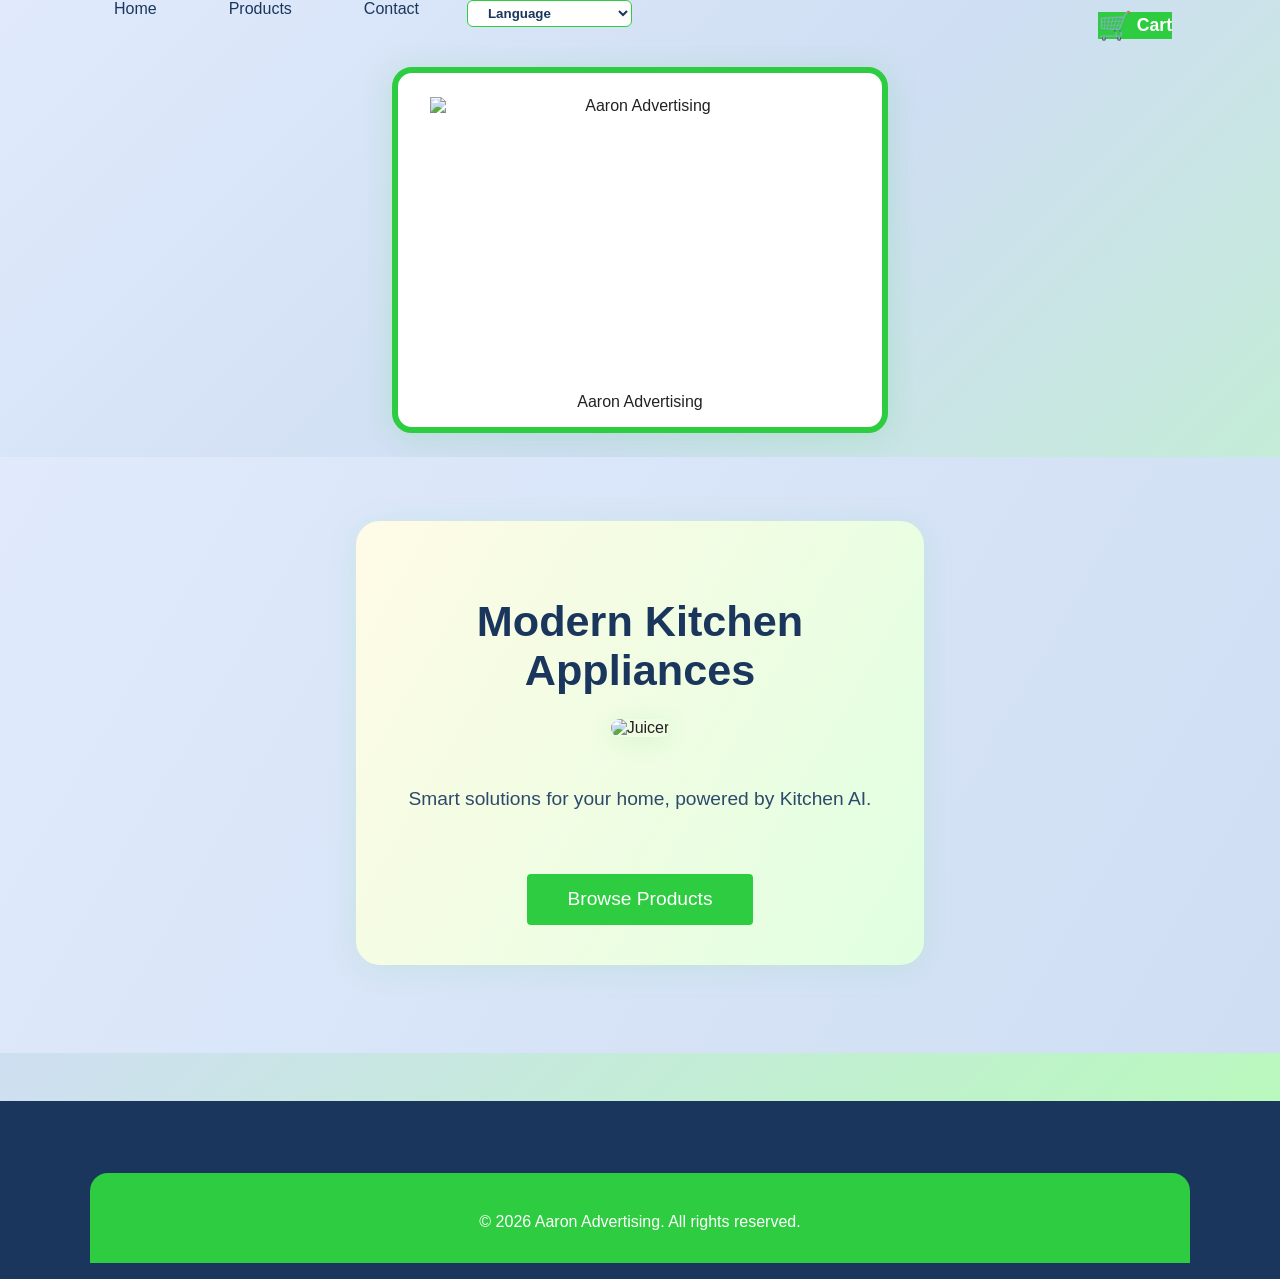
==== index.html @ b21dceed "Add files via upload" ====
<!DOCTYPE html>
<html lang="en">
<head>
    <meta charset="UTF-8">
    <meta name="viewport" content="width=device-width, initial-scale=1.0">
    <title>Aaron Advertising - Kitchen Appliances Agent</title>
    <link rel="stylesheet" href="styles.css">
    <style>
        @media (max-width: 900px) {
            .vibrant-logo-box {
                background: none !important;
                border: none !important;
                box-shadow: none !important;
                padding: 0 !important;
                margin: 1.2rem auto 0.7rem auto !important;
            }
            .aaron-mobile-title {
                display: block !important;
                font-size: 2.1rem;
                font-weight: 900;
                color: #1a365d;
                letter-spacing: 2px;
                margin: 0.5rem auto 0.5rem auto;
                text-align: center;
                font-family: 'Segoe UI', Arial, sans-serif;
            }
        }
        @media (min-width: 901px) {
            .aaron-mobile-title { display: none !important; }
        }
    body {
        background: linear-gradient(135deg, #e0eafc 0%, #cfdef3 40%, #b6fcb6 100%);
        min-height: 100vh;
    }
    .vibrant-hero {
        background: linear-gradient(120deg, #fffbe6 0%, #e0ffe0 100%);
        border-radius: 24px;
        box-shadow: 0 4px 32px rgba(44,204,64,0.10);
        padding: 2.5rem 1.5rem 2.5rem 1.5rem;
        margin: 0 auto 2.5rem auto;
        max-width: 520px;
    }
    .vibrant-logo-box {
        background: #fff;
        border-radius: 20px;
        border: 6px solid #2ecc40;
        max-width: 420px;
        margin: 2rem auto 1.5rem auto;
        padding: 1.5rem 2rem 1rem 2rem;
        box-shadow: 0 4px 32px rgba(44,204,64,0.18);
        text-align: center;
    }
    .vibrant-nav {
        background: none;
        padding: 0;
        margin-bottom: 2.5rem;
        box-shadow: none;
    }
    .vibrant-nav .nav-menu a {
        color: #1a365d;
        text-decoration: none;
        padding: 0.5rem 1.5rem;
        border-radius: 6px;
        transition: background 0.2s, color 0.2s;
    }
    .vibrant-nav .nav-menu a:hover {
        background: #2ecc40;
        color: #fff;
    }
    .vibrant-nav .cart-link {
        background: #2ecc40;
        color: #fff !important;
        font-weight: bold;
    }
    .vibrant-footer {
        background: #2ecc40;
        color: #fff;
        text-align: center;
        padding: 1.5rem 0 1rem 0;
        margin-top: 3rem;
        border-radius: 18px 18px 0 0;
    }
    </style>
</head>
<body>
    <nav class="navbar vibrant-nav">
        <div class="container nav-mobile-container" style="position:relative;">
            <button class="hamburger" aria-label="Open menu" onclick="document.querySelector('.nav-menu').classList.toggle('open')">
                <span></span><span></span><span></span>
            </button>
            <ul class="nav-menu">
                                <li><a href="index.html">Home</a></li>
                                <li><a href="products.html">Products</a></li>
                                <li><a href="contact.html">Contact</a></li>
                                <li style="position:relative;">
                                    <select onchange="if(this.value)window.open(this.value,'_blank');" style="padding:0.3em 1.2em;border-radius:6px;border:1px solid #2ecc40;background:#fff;color:#1a365d;font-weight:bold;">
                                        <option value="">Language</option>
                                        <option value='https://translate.google.com/translate?sl=en&tl=es&u=https://shatami1.github.io/Modern-Kitchen/index.html'>Español (Google)</option>
                                    </select>
                                </li>
            </ul>
            <a href="cart.html" class="cart-link" style="position:absolute;top:12px;right:18px;z-index:1100;display:flex;align-items:center;gap:0.3em;font-weight:bold;text-decoration:none;">
                <span style="font-size:1.7em;line-height:1;">🛒</span>
                <span class="cart-text" style="font-size:1.1em;">Cart</span>
            </a>
        </div>
    </nav>

    <div class="vibrant-logo-box">
        <img src='images/arron-advertising-logo.png' alt='Aaron Advertising' class="logo" style="display:block;margin:0 auto 0.5rem auto;'>
        <span class="aaron-mobile-title">Aaron Advertising</span>
        <style>
        @media (max-width: 900px) {
            .logo { display: none !important; }
            .aaron-mobile-title {
                display: block !important;
                font-size: 2.1rem;
                font-weight: 900;
                color: #1a365d;
                letter-spacing: 2px;
                margin: 0.5rem auto 0.5rem auto;
                text-align: center;
                font-family: 'Segoe UI', Arial, sans-serif;
            }
        }
        @media (min-width: 901px) {
            .aaron-mobile-title { display: none !important; }
        }
        </style>
    </div>
    <style>
    .hamburger {
        display: none;
        flex-direction: column;
        justify-content: center;
        width: 38px;
        height: 38px;
        background: none;
        border: none;
        cursor: pointer;
        margin-right: 1rem;
        z-index: 1002;
    }
    .hamburger span {
        display: block;
        height: 4px;
        width: 28px;
        background: #fff;
        margin: 5px 0;
        border-radius: 2px;
        transition: all 0.3s;
    }
    @media (max-width: 900px) {
        .navbar .container.nav-mobile-container {
            flex-direction: row !important;
            align-items: flex-start !important;
            justify-content: flex-start !important;
            padding: 0.5rem 0.5rem 0.5rem 0.5rem !important;
            background: #1a365d;
            border-radius: 0 0 12px 12px;
            position: relative;
        }
        .hamburger {
            display: flex;
        }
        .nav-menu {
            position: absolute;
            top: 100%;
            left: 0;
            background: #1a365d;
            width: 200px;
            flex-direction: column !important;
            align-items: flex-start !important;
            gap: 0.5rem !important;
            margin: 0;
            padding: 1rem 0.5rem;
            border-radius: 0 0 12px 12px;
            box-shadow: 0 4px 16px rgba(0,0,0,0.13);
            display: none;
            z-index: 1001;
        }
        .nav-menu.open {
            display: flex;
        }
        .nav-menu li {
            width: 100%;
        }
        .nav-menu a {
            width: 100%;
            display: block;
            padding: 0.7rem 1rem;
            font-size: 1.1rem;
            color: #fff !important;
            border-radius: 6px;
        }
        .vibrant-logo-box {
            margin-top: 1.5rem !important;
        }
    }
    @media (max-width: 600px) {
        .navbar .container.nav-mobile-container {
            padding: 0.2rem 0.2rem 0.2rem 0.2rem !important;
        }
        .nav-menu {
            width: 98vw;
            left: 0;
        }
    }
    </style>

    <section class="hero ai-kitchen-bg">
        <div class="container vibrant-hero" style="text-align:center;">
            <h1 style="font-size:2.7rem;font-weight:900;color:#1a365d;margin-bottom:1.5rem;">Modern Kitchen Appliances</h1>
            <img src="https://spztjkstore.com/cdn/shop/files/5df4dae1240fcc53526322531b5514fc.jpg?v=1741152723&width=360" alt="Juicer" style="max-width:380px;width:100%;border-radius:18px;box-shadow:0 4px 24px rgba(44,204,64,0.13);margin-bottom:2rem;">
            <p style="font-size:1.2rem;color:#2d4a6a;margin-bottom:2.5rem;">Smart solutions for your home, powered by Kitchen AI.</p>
            <a href="products.html" class="btn-primary" style="font-size:1.2rem;padding:0.9rem 2.5rem;background:#2ecc40;color:#fff;border:none;">Browse Products</a>
        </div>
    </section>



    <footer class="footer">
        <div class="container vibrant-footer">
            <p>&copy; 2026 Aaron Advertising. All rights reserved.</p>
        </div>
    </footer>
</body>
</html>
---- styles.css ----
/* Responsive Design for Mobile Devices */
@media (max-width: 900px) {
    .ai-hero-content h1 {
        font-size: 2.1rem;
    }
    .ai-hero-products {
        gap: 1rem;
    }
    .product-list {
        gap: 1rem;
        justify-content: center;
    }
    .product-card {
        width: 90vw;
        max-width: 340px;
        margin: 0 auto 1.5rem auto;
    }
    .ai-hero-products img {
        width: 120px;
        height: 120px;
    }
    .logo {
        height: 96px !important;
        max-width: 80vw;
    }
    .navbar .container {
        flex-direction: column;
        align-items: center;
        gap: 0.5rem;
    }
    .nav-menu {
        flex-direction: column;
        gap: 0.7rem;
        width: 100%;
        align-items: center;
    }
    .nav-menu a, .checkout-navbar a {
        font-size: 1.1rem;
        padding: 0.7rem 1.2rem;
        display: block;
    }
    .cart-main .container, .checkout-section {
        padding: 1.2rem 0.5rem 1.5rem 0.5rem;
        max-width: 98vw;
    }
    .footer {
        font-size: 0.95rem;
        padding: 1.2rem 0 0.7rem 0;
    }
}

@media (max-width: 600px) {
    .ai-hero-content {
        padding: 1.5rem 0.2rem 1.2rem 0.2rem;
    }
    .ai-hero-content h1 {
        font-size: 1.3rem;
    }
    .ai-hero-sub {
        font-size: 1rem;
    }
    .logo {
        height: 56px !important;
        max-width: 90vw;
    }
    .product-card {
        padding: 0.7rem;
        width: 98vw;
        max-width: 98vw;
    }
    .product-card img {
        height: 80px;
    }
    .container {
        width: 99vw;
        max-width: 99vw;
        padding: 0 0.2rem;
    }
    .footer {
        font-size: 0.85rem;
        padding: 0.7rem 0 0.5rem 0;
    }
}
/* Modern AI Hero Section */
.ai-hero {
    width: 100vw;
    min-height: 60vh;
    position: relative;
    margin-bottom: 2.5rem;
    overflow: hidden;
}
.ai-hero-bg {
    width: 100vw;
    min-height: 60vh;
    background: linear-gradient(120deg, #e0eafc 0%, #cfdef3 100%);
    position: relative;
    display: flex;
    align-items: center;
    justify-content: center;
}
.ai-hero-overlay {
    position: absolute;
    top: 0; left: 0; right: 0; bottom: 0;
    background: rgba(255,255,255,0.7);
    z-index: 1;
}
.ai-hero-content {
    position: relative;
    z-index: 2;
    text-align: center;
    width: 100vw;
    padding: 3rem 1rem 2rem 1rem;
}
.ai-hero-content h1 {
    font-size: 3rem;
    font-weight: 900;
    color: #1a365d;
    margin-bottom: 0.5rem;
    letter-spacing: 2px;
}
.ai-hero-sub {
    font-size: 1.3rem;
    color: #2d4a6a;
    margin-bottom: 2.5rem;
    font-weight: 500;
}
.ai-hero-products {
    display: flex;
    flex-wrap: wrap;
    gap: 1.5rem;
    justify-content: center;
    align-items: center;
    margin: 0 auto;
    max-width: 1200px;
}
.ai-hero-products img {
    border-radius: 18px;
    box-shadow: 0 4px 24px rgba(0,0,0,0.13);
    background: #fff;
    width: 180px;
    height: 180px;
    object-fit: cover;
    transition: transform 0.2s, box-shadow 0.2s;
}
.ai-hero-products img:hover {
    transform: scale(1.08) rotate(-2deg);
    box-shadow: 0 8px 32px rgba(0,0,0,0.18);
}
/* Checkout page top menu styles */
.checkout-navbar {
    display: flex;
    justify-content: center;
    align-items: center;
    gap: 2.5rem;
    background: #b6fcb6;
    padding: 1.2rem 0 1.2rem 0;
    border-radius: 0 0 12px 12px;
    margin-bottom: 2rem;
}
.checkout-navbar a {
    font-size: 1.25rem;
    font-weight: bold;
    color: #1a365d;
    text-decoration: none;
    padding: 0.5rem 1.5rem;
    border-radius: 6px;
    transition: background 0.2s;
}
.checkout-navbar a:hover {
    background: #e0ffe0;
}
/* Large product image preview on hover */
.product-card {
    position: relative;
}
.product-card .large-preview {
    display: none;
    position: absolute;
    top: 50%;
    left: 110%;
    transform: translateY(-50%);
    z-index: 10;
    background: #fff;
    border: 1px solid #ddd;
    box-shadow: 0 4px 24px rgba(0,0,0,0.18);
    border-radius: 10px;
    padding: 1rem;
    width: 350px;
    max-width: 90vw;
    max-height: 400px;
    text-align: center;
}
.product-card:hover .large-preview {
    display: block;
}
.large-preview img {
    width: 320px;
    max-width: 100%;
    height: auto;
    margin-bottom: 0.5rem;
}
/* Centering for cart and checkout pages */
.cart-main, .checkout-section {
    display: flex;
    flex-direction: column;
    align-items: center;
    justify-content: center;
    min-height: 70vh;
}

.cart-main .container, .checkout-section {
    width: 100%;
    max-width: 500px;
    margin: 0 auto;
    background: #fff;
    border-radius: 10px;
    box-shadow: 0 2px 12px rgba(0,0,0,0.07);
    padding: 2rem 2.5rem 2.5rem 2.5rem;
}

.checkout-section form {
    display: flex;
    flex-direction: column;
    align-items: center;
}

.checkout-section label {
    width: 100%;
    margin-bottom: 1rem;
    text-align: left;
}

.checkout-section input[type="text"],
.checkout-section input[type="email"] {
    width: 100%;
    padding: 0.5rem;
    margin-top: 0.3rem;
    border-radius: 4px;
    border: 1px solid #ccc;
    font-size: 1rem;
}
body {
    margin: 0;
    font-family: 'Segoe UI', Arial, sans-serif;
    background: #f7f9fa;
    color: #222;
}
.navbar {
    background: #1a365d;
    color: #fff;
    padding: 1rem 0;
}
.navbar .container {
    display: flex;
    align-items: center;
    justify-content: space-between;
}
.logo {
    height: 288px; /* 48px * 6 = 288px */
    margin-right: 1rem;
    width: auto;
    max-width: 100%;
    display: block;
}
.site-title {
    font-size: 1.3rem;
    font-weight: bold;
}
.nav-menu {
    list-style: none;
    display: flex;
    gap: 1.5rem;
    margin: 0;
    padding: 0;
}
.nav-menu a {
    color: #fff;
    text-decoration: none;
    font-weight: 500;
}
.nav-menu .cart-link {
    background: #2ecc40;
    color: #fff !important;
    border-radius: 6px;
    padding: 0.3rem 2.2em 0.3rem 1em;
    min-width: 90px;
    justify-content: flex-end;
    font-weight: bold;
    display: flex;
    align-items: center;
    gap: 0.3em;
}
.hero {
    padding: 4rem 0 3rem 0;
    text-align: center;
}
.ai-kitchen-bg {
    background: linear-gradient(120deg, #e0eafc 0%, #cfdef3 100%), url('images/modern-kitchen-ai.jpg') center/cover no-repeat;
}
.btn-primary {
    background: #1a365d;
    color: #fff;
    padding: 0.75rem 2rem;
    border: none;
    border-radius: 4px;
    font-size: 1rem;
    cursor: pointer;
    text-decoration: none;
    margin-top: 1.5rem;
    display: inline-block;
}
.footer {
    background: #1a365d;
    color: #fff;
    text-align: center;
    padding: 1.5rem 0 1rem 0;
    margin-top: 3rem;
}
.container {
    width: 90%;
    max-width: 1100px;
    margin: 0 auto;
}
.product-list {
    display: flex;
    flex-wrap: wrap;
    gap: 2rem;
    justify-content: flex-start;
}
.product-card {
    background: #fff;
    border-radius: 8px;
    box-shadow: 0 2px 8px rgba(0,0,0,0.07);
    padding: 1.5rem;
    width: 260px;
    text-align: center;
}
.product-card img {
    max-width: 100%;
    height: 140px;
    object-fit: contain;
    margin-bottom: 1rem;
}
.price {
    color: #1a365d;
    font-weight: bold;
    font-size: 1.1rem;
}
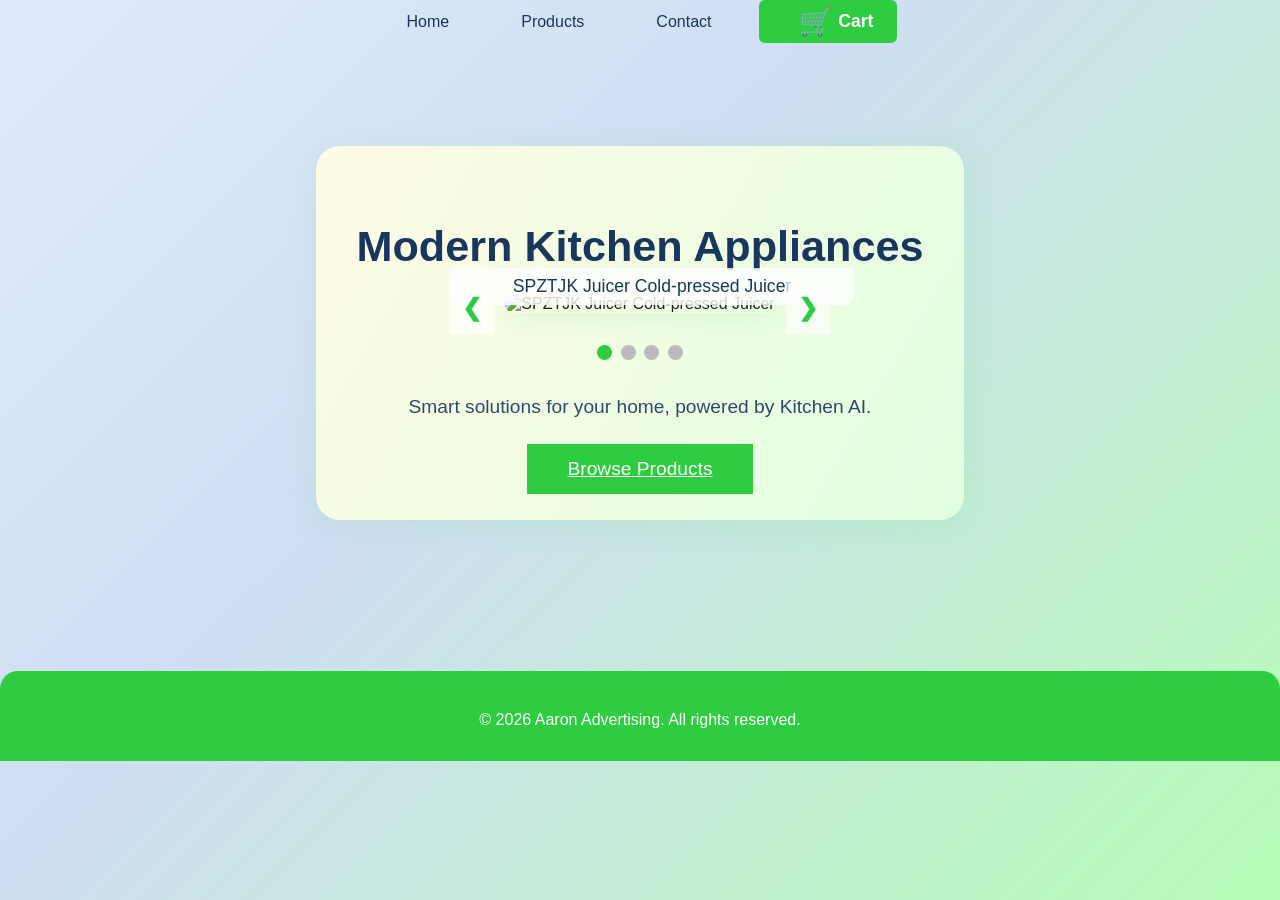
==== commit 46ecd537: "Add files via upload" ====
--- a/index.html
+++ b/index.html
@@ -92,42 +92,12 @@
                                 <li><a href="index.html">Home</a></li>
                                 <li><a href="products.html">Products</a></li>
                                 <li><a href="contact.html">Contact</a></li>
-                                <li style="position:relative;">
-                                    <select onchange="if(this.value)window.open(this.value,'_blank');" style="padding:0.3em 1.2em;border-radius:6px;border:1px solid #2ecc40;background:#fff;color:#1a365d;font-weight:bold;">
-                                        <option value="">Language</option>
-                                        <option value='https://translate.google.com/translate?sl=en&tl=es&u=https://shatami1.github.io/Modern-Kitchen/index.html'>Español (Google)</option>
-                                    </select>
-                                </li>
+                                <li><a href="cart.html" class="cart-link"><span style="font-size:1.7em;line-height:1;">🛒</span> <span class="cart-text" style="font-size:1.1em;">Cart</span></a></li>
             </ul>
-            <a href="cart.html" class="cart-link" style="position:absolute;top:12px;right:18px;z-index:1100;display:flex;align-items:center;gap:0.3em;font-weight:bold;text-decoration:none;">
-                <span style="font-size:1.7em;line-height:1;">🛒</span>
-                <span class="cart-text" style="font-size:1.1em;">Cart</span>
-            </a>
         </div>
     </nav>
 
-    <div class="vibrant-logo-box">
-        <img src='images/arron-advertising-logo.png' alt='Aaron Advertising' class="logo" style="display:block;margin:0 auto 0.5rem auto;'>
-        <span class="aaron-mobile-title">Aaron Advertising</span>
-        <style>
-        @media (max-width: 900px) {
-            .logo { display: none !important; }
-            .aaron-mobile-title {
-                display: block !important;
-                font-size: 2.1rem;
-                font-weight: 900;
-                color: #1a365d;
-                letter-spacing: 2px;
-                margin: 0.5rem auto 0.5rem auto;
-                text-align: center;
-                font-family: 'Segoe UI', Arial, sans-serif;
-            }
-        }
-        @media (min-width: 901px) {
-            .aaron-mobile-title { display: none !important; }
-        }
-        </style>
-    </div>
+    <!-- Logo removed from header -->
     <style>
     .hamburger {
         display: none;
@@ -208,10 +178,37 @@
     }
     </style>
 
-    <section class="hero ai-kitchen-bg">
-        <div class="container vibrant-hero" style="text-align:center;">
+    <section class="hero ai-kitchen-bg" style="display:flex;justify-content:center;align-items:center;min-height:60vh;">
+        <div class="container vibrant-hero" style="text-align:center;max-width:600px;width:100%;">
             <h1 style="font-size:2.7rem;font-weight:900;color:#1a365d;margin-bottom:1.5rem;">Modern Kitchen Appliances</h1>
-            <img src="https://spztjkstore.com/cdn/shop/files/5df4dae1240fcc53526322531b5514fc.jpg?v=1741152723&width=360" alt="Juicer" style="max-width:380px;width:100%;border-radius:18px;box-shadow:0 4px 24px rgba(44,204,64,0.13);margin-bottom:2rem;">
+            <!-- Product Slideshow Start -->
+            <div class="slideshow-container" style="max-width:380px;margin:0 auto 2rem auto;position:relative;">
+                <div class="slide fade">
+                    <img src="https://spztjkstore.com/cdn/shop/files/5df4dae1240fcc53526322531b5514fc.jpg?v=1741152723&width=380" style="width:100%;border-radius:18px;box-shadow:0 4px 24px rgba(44,204,64,0.13);" alt="SPZTJK Juicer Cold-pressed Juicer">
+                    <div class="caption">SPZTJK Juicer Cold-pressed Juicer</div>
+                </div>
+                <div class="slide fade">
+                    <img src="https://spztjkstore.com/cdn/shop/files/2-10.jpg?v=1750234733&width=380" style="width:100%;border-radius:18px;box-shadow:0 4px 24px rgba(44,204,64,0.13);" alt="SPZTJK 50oz 10-in-1 Automatic Nut Milk Maker">
+                    <div class="caption">SPZTJK 50oz 10-in-1 Automatic Nut Milk Maker</div>
+                </div>
+                <div class="slide fade">
+                    <img src="https://spztjkstore.com/cdn/shop/files/1-4.jpg?v=1750235337&width=380" style="width:100%;border-radius:18px;box-shadow:0 4px 24px rgba(44,204,64,0.13);" alt="SPZTJK 1500W Stainless Steel Electric Deep Fryer">
+                    <div class="caption">SPZTJK 1500W Stainless Steel Electric Deep Fryer</div>
+                </div>
+                <div class="slide fade">
+                    <img src="https://spztjkstore.com/cdn/shop/files/3_d66b428f-0b27-4ddf-9db0-69243267ae58.jpg?v=1750235914&width=380" style="width:100%;border-radius:18px;box-shadow:0 4px 24px rgba(44,204,64,0.13);" alt="Cold Press Juicer, Celiberry Slow Masticating Juicer">
+                    <div class="caption">Cold Press Juicer, Celiberry Slow Masticating Juicer</div>
+                </div>
+                <a class="prev" onclick="plusSlides(-1)">&#10094;</a>
+                <a class="next" onclick="plusSlides(1)">&#10095;</a>
+            </div>
+            <div style="text-align:center;margin-bottom:2rem;">
+                <span class="dot" onclick="currentSlide(1)"></span>
+                <span class="dot" onclick="currentSlide(2)"></span>
+                <span class="dot" onclick="currentSlide(3)"></span>
+                <span class="dot" onclick="currentSlide(4)"></span>
+            </div>
+            <!-- Product Slideshow End -->
             <p style="font-size:1.2rem;color:#2d4a6a;margin-bottom:2.5rem;">Smart solutions for your home, powered by Kitchen AI.</p>
             <a href="products.html" class="btn-primary" style="font-size:1.2rem;padding:0.9rem 2.5rem;background:#2ecc40;color:#fff;border:none;">Browse Products</a>
         </div>
@@ -219,6 +216,81 @@
 
 
 
+    <style>
+    .slideshow-container { position: relative; }
+    .slide { display: none; }
+    .fade { animation: fade 1s; }
+    @keyframes fade { from { opacity: .4 } to { opacity: 1 } }
+    .prev, .next {
+        cursor: pointer;
+        position: absolute;
+        top: 50%;
+        width: auto;
+        padding: 12px;
+        margin-top: -22px;
+        color: #2ecc40;
+        font-weight: bold;
+        font-size: 24px;
+        transition: 0.3s;
+        border-radius: 0 3px 3px 0;
+        user-select: none;
+        background: rgba(255,255,255,0.7);
+    }
+    .next { right: 0; border-radius: 3px 0 0 3px; }
+    .prev { left: 0; }
+    .caption {
+        color: #1a365d;
+        font-size: 1.1em;
+        padding: 8px 12px;
+        position: absolute;
+        bottom: 8px;
+        width: 100%;
+        text-align: center;
+        background: rgba(255,255,255,0.8);
+        border-radius: 0 0 10px 10px;
+    }
+    .dot {
+        cursor: pointer;
+        height: 15px;
+        width: 15px;
+        margin: 0 2px;
+        background-color: #bbb;
+        border-radius: 50%;
+        display: inline-block;
+        transition: background-color 0.6s ease;
+    }
+    .active, .dot:hover { background-color: #2ecc40; }
+    </style>
+    <script>
+    let slideIndex = 1;
+    showSlides(slideIndex);
+
+    function plusSlides(n) {
+        showSlides(slideIndex += n);
+    }
+
+    function currentSlide(n) {
+        showSlides(slideIndex = n);
+    }
+
+    function showSlides(n) {
+        let i;
+        let slides = document.getElementsByClassName("slide");
+        let dots = document.getElementsByClassName("dot");
+        if (n > slides.length) {slideIndex = 1}
+        if (n < 1) {slideIndex = slides.length}
+        for (i = 0; i < slides.length; i++) {
+            slides[i].style.display = "none";
+        }
+        for (i = 0; i < dots.length; i++) {
+            dots[i].className = dots[i].className.replace(" active", "");
+        }
+        slides[slideIndex-1].style.display = "block";
+        dots[slideIndex-1].className += " active";
+    }
+    // Auto slide
+    setInterval(function() { plusSlides(1); }, 4000);
+    </script>
     <footer class="footer">
         <div class="container vibrant-footer">
             <p>&copy; 2026 Aaron Advertising. All rights reserved.</p>
--- a/styles.css
+++ b/styles.css
@@ -1,3 +1,18 @@
+@media (max-width: 900px) {
+    .nav-menu select {
+        width: 100vw !important;
+        max-width: 98vw !important;
+        font-size: 1.2em !important;
+        margin: 0.5em 0 !important;
+        padding: 0.7em 1.2em !important;
+        border-radius: 8px !important;
+        border: 2px solid #2ecc40 !important;
+        background: #fff !important;
+        color: #1a365d !important;
+        font-weight: bold !important;
+        display: block !important;
+    }
+}
 /* Responsive Design for Mobile Devices */
 @media (max-width: 900px) {
     .ai-hero-content h1 {
@@ -270,8 +285,20 @@
     list-style: none;
     display: flex;
     gap: 1.5rem;
-    margin: 0;
+    margin: 0 auto;
     padding: 0;
+    justify-content: center;
+    align-items: center;
+}
+@media (max-width: 900px) {
+    .nav-menu {
+        flex-direction: column;
+        gap: 0.7rem;
+        width: 100%;
+        align-items: center;
+        margin: 0 auto;
+        justify-content: center;
+    }
 }
 .nav-menu a {
     color: #fff;
@@ -283,6 +310,17 @@
     color: #fff !important;
     border-radius: 6px;
     padding: 0.3rem 2.2em 0.3rem 1em;
+    min-width: 90px;
+    justify-content: flex-end;
+    font-weight: bold;
+    display: flex;
+    align-items: center;
+    gap: 0.3em;
+.nav-menu .cart-link {
+    background: #2ecc40;
+    color: #fff !important;
+    border-radius: 6px !important;
+    padding: 0.3rem 2.2em 0.3rem 1em !important;
     min-width: 90px;
     justify-content: flex-end;
     font-weight: bold;
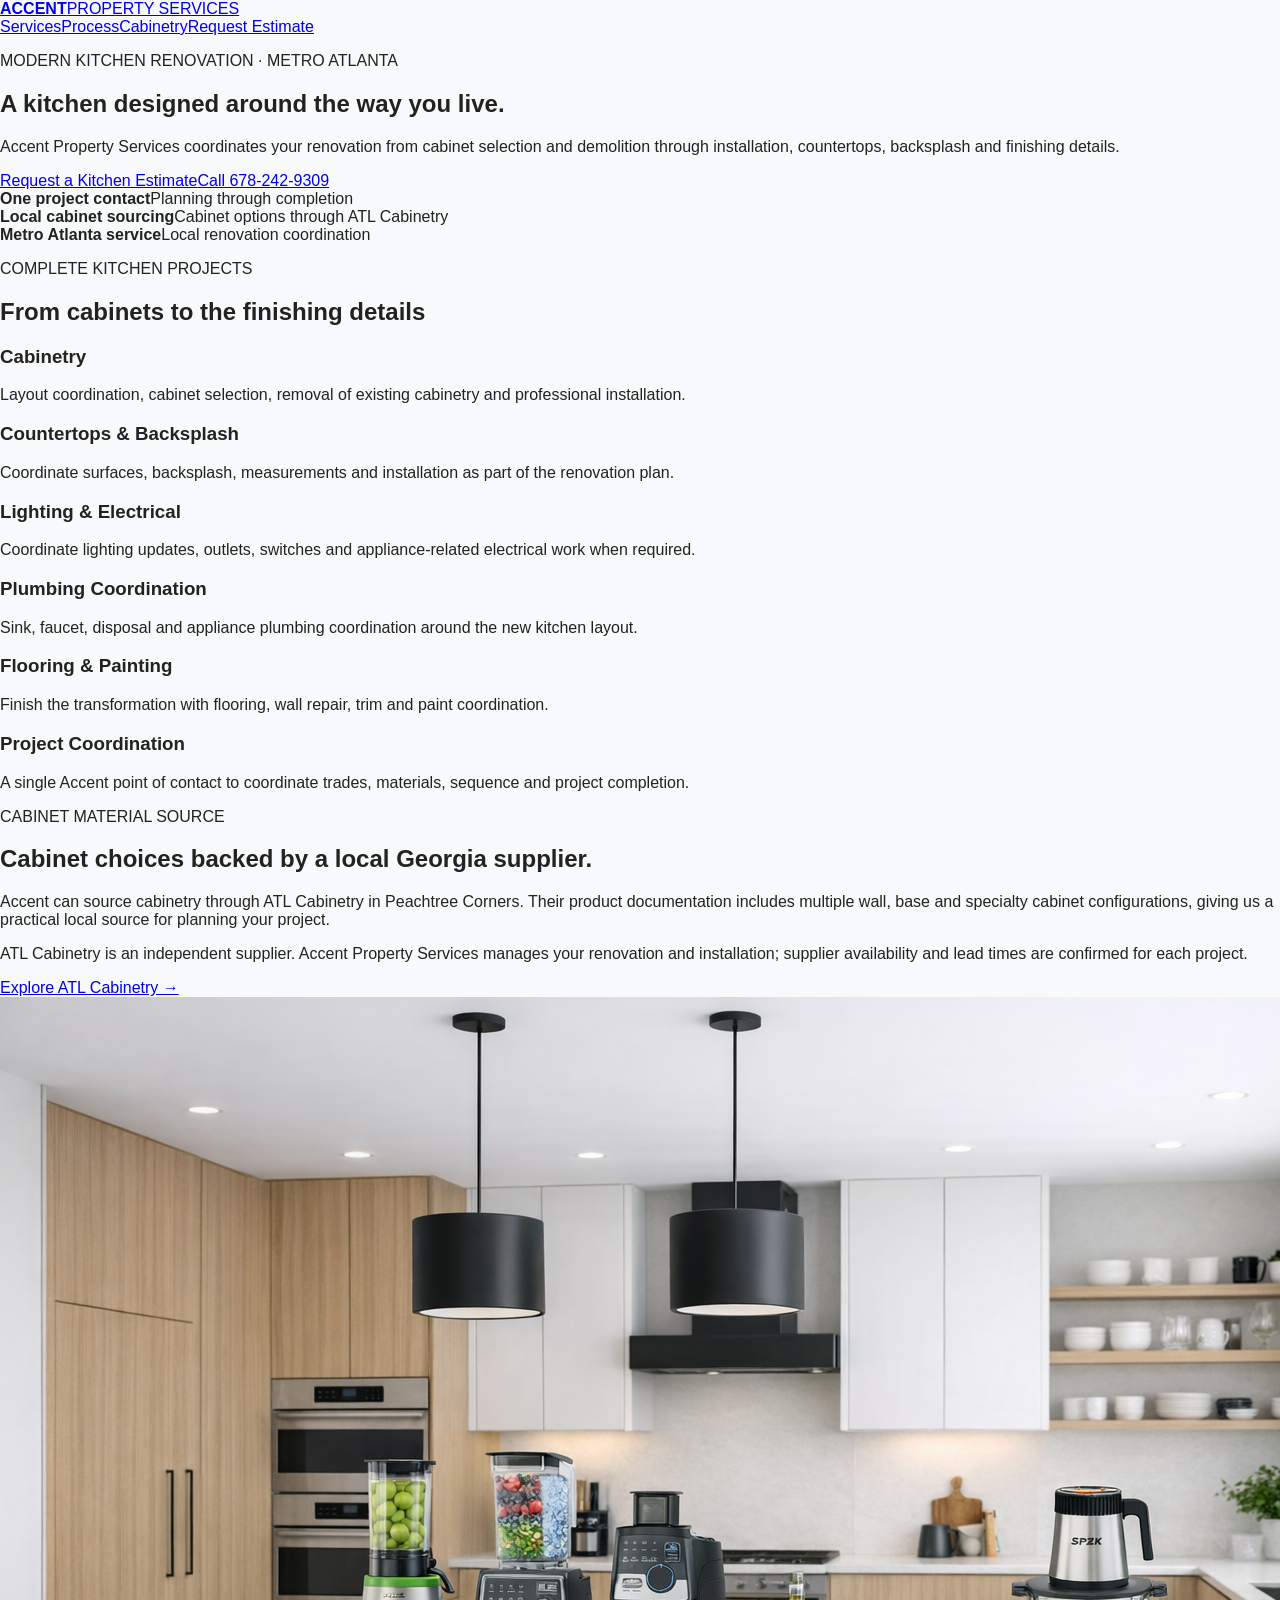
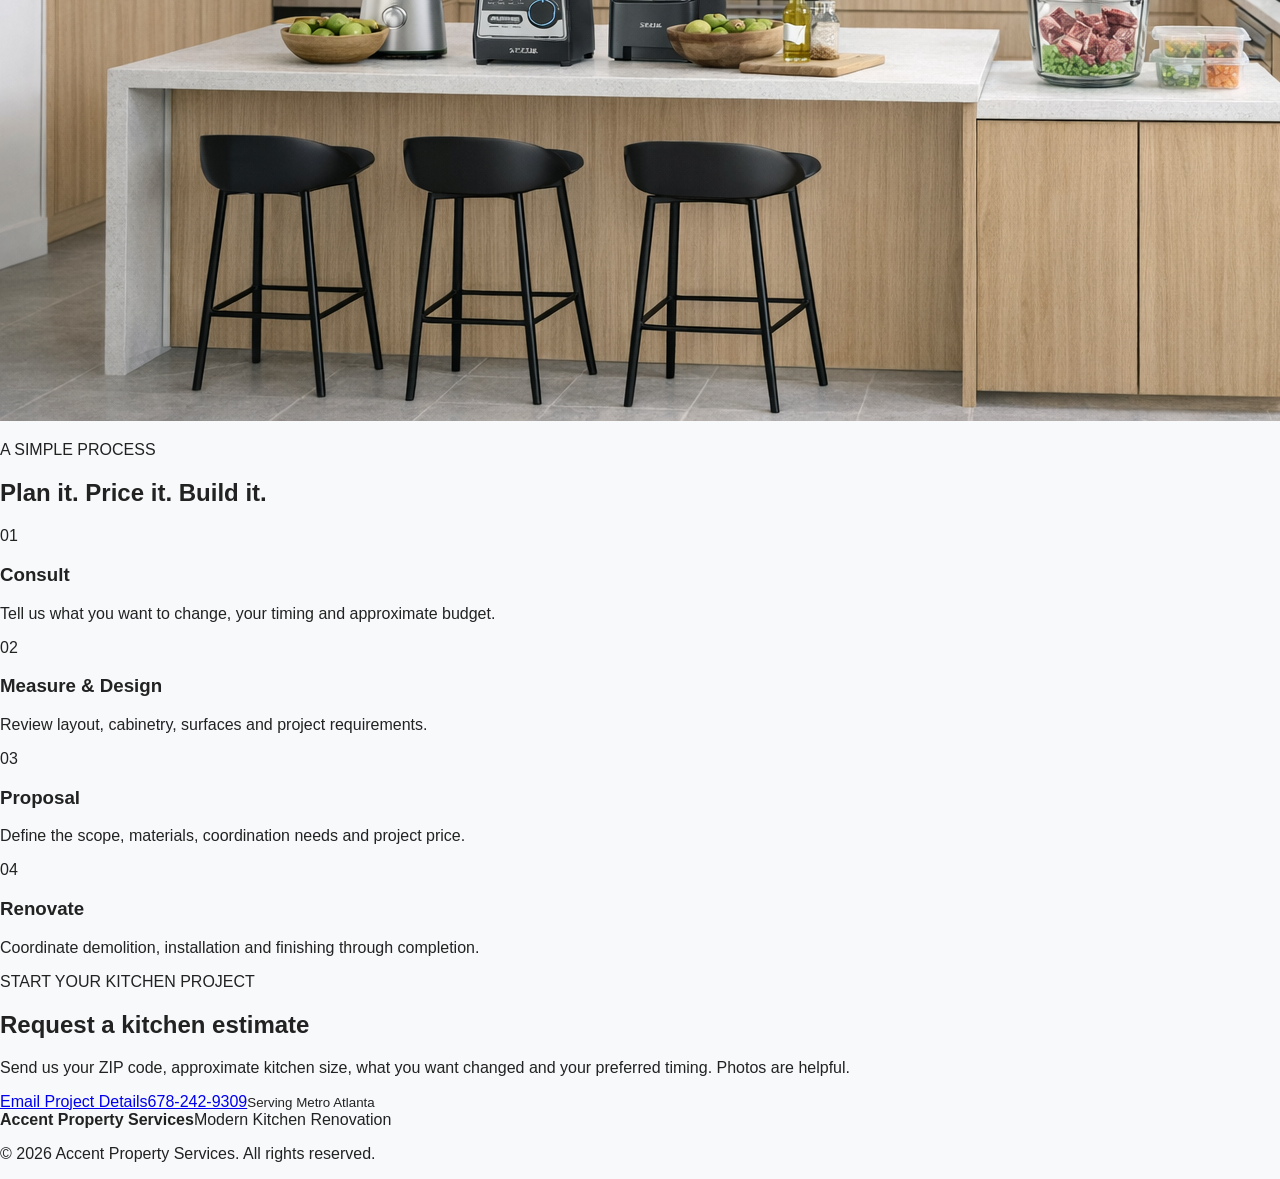
==== commit dde020f7: "Rebrand homepage for Accent modern kitchen renovation" ====
--- a/index.html
+++ b/index.html
@@ -1,300 +1,16 @@
-<!DOCTYPE html>
-<html lang="en">
-<head>
-    <meta charset="UTF-8">
-    <meta name="viewport" content="width=device-width, initial-scale=1.0">
-    <title>Aaron Advertising - Kitchen Appliances Agent</title>
-    <link rel="stylesheet" href="styles.css">
-    <style>
-        @media (max-width: 900px) {
-            .vibrant-logo-box {
-                background: none !important;
-                border: none !important;
-                box-shadow: none !important;
-                padding: 0 !important;
-                margin: 1.2rem auto 0.7rem auto !important;
-            }
-            .aaron-mobile-title {
-                display: block !important;
-                font-size: 2.1rem;
-                font-weight: 900;
-                color: #1a365d;
-                letter-spacing: 2px;
-                margin: 0.5rem auto 0.5rem auto;
-                text-align: center;
-                font-family: 'Segoe UI', Arial, sans-serif;
-            }
-        }
-        @media (min-width: 901px) {
-            .aaron-mobile-title { display: none !important; }
-        }
-    body {
-        background: linear-gradient(135deg, #e0eafc 0%, #cfdef3 40%, #b6fcb6 100%);
-        min-height: 100vh;
-    }
-    .vibrant-hero {
-        background: linear-gradient(120deg, #fffbe6 0%, #e0ffe0 100%);
-        border-radius: 24px;
-        box-shadow: 0 4px 32px rgba(44,204,64,0.10);
-        padding: 2.5rem 1.5rem 2.5rem 1.5rem;
-        margin: 0 auto 2.5rem auto;
-        max-width: 520px;
-    }
-    .vibrant-logo-box {
-        background: #fff;
-        border-radius: 20px;
-        border: 6px solid #2ecc40;
-        max-width: 420px;
-        margin: 2rem auto 1.5rem auto;
-        padding: 1.5rem 2rem 1rem 2rem;
-        box-shadow: 0 4px 32px rgba(44,204,64,0.18);
-        text-align: center;
-    }
-    .vibrant-nav {
-        background: none;
-        padding: 0;
-        margin-bottom: 2.5rem;
-        box-shadow: none;
-    }
-    .vibrant-nav .nav-menu a {
-        color: #1a365d;
-        text-decoration: none;
-        padding: 0.5rem 1.5rem;
-        border-radius: 6px;
-        transition: background 0.2s, color 0.2s;
-    }
-    .vibrant-nav .nav-menu a:hover {
-        background: #2ecc40;
-        color: #fff;
-    }
-    .vibrant-nav .cart-link {
-        background: #2ecc40;
-        color: #fff !important;
-        font-weight: bold;
-    }
-    .vibrant-footer {
-        background: #2ecc40;
-        color: #fff;
-        text-align: center;
-        padding: 1.5rem 0 1rem 0;
-        margin-top: 3rem;
-        border-radius: 18px 18px 0 0;
-    }
-    </style>
-</head>
-<body>
-    <nav class="navbar vibrant-nav">
-        <div class="container nav-mobile-container" style="position:relative;">
-            <button class="hamburger" aria-label="Open menu" onclick="document.querySelector('.nav-menu').classList.toggle('open')">
-                <span></span><span></span><span></span>
-            </button>
-            <ul class="nav-menu">
-                                <li><a href="index.html">Home</a></li>
-                                <li><a href="products.html">Products</a></li>
-                                <li><a href="contact.html">Contact</a></li>
-                                <li><a href="cart.html" class="cart-link"><span style="font-size:1.7em;line-height:1;">🛒</span> <span class="cart-text" style="font-size:1.1em;">Cart</span></a></li>
-            </ul>
-        </div>
-    </nav>
-
-    <!-- Logo removed from header -->
-    <style>
-    .hamburger {
-        display: none;
-        flex-direction: column;
-        justify-content: center;
-        width: 38px;
-        height: 38px;
-        background: none;
-        border: none;
-        cursor: pointer;
-        margin-right: 1rem;
-        z-index: 1002;
-    }
-    .hamburger span {
-        display: block;
-        height: 4px;
-        width: 28px;
-        background: #fff;
-        margin: 5px 0;
-        border-radius: 2px;
-        transition: all 0.3s;
-    }
-    @media (max-width: 900px) {
-        .navbar .container.nav-mobile-container {
-            flex-direction: row !important;
-            align-items: flex-start !important;
-            justify-content: flex-start !important;
-            padding: 0.5rem 0.5rem 0.5rem 0.5rem !important;
-            background: #1a365d;
-            border-radius: 0 0 12px 12px;
-            position: relative;
-        }
-        .hamburger {
-            display: flex;
-        }
-        .nav-menu {
-            position: absolute;
-            top: 100%;
-            left: 0;
-            background: #1a365d;
-            width: 200px;
-            flex-direction: column !important;
-            align-items: flex-start !important;
-            gap: 0.5rem !important;
-            margin: 0;
-            padding: 1rem 0.5rem;
-            border-radius: 0 0 12px 12px;
-            box-shadow: 0 4px 16px rgba(0,0,0,0.13);
-            display: none;
-            z-index: 1001;
-        }
-        .nav-menu.open {
-            display: flex;
-        }
-        .nav-menu li {
-            width: 100%;
-        }
-        .nav-menu a {
-            width: 100%;
-            display: block;
-            padding: 0.7rem 1rem;
-            font-size: 1.1rem;
-            color: #fff !important;
-            border-radius: 6px;
-        }
-        .vibrant-logo-box {
-            margin-top: 1.5rem !important;
-        }
-    }
-    @media (max-width: 600px) {
-        .navbar .container.nav-mobile-container {
-            padding: 0.2rem 0.2rem 0.2rem 0.2rem !important;
-        }
-        .nav-menu {
-            width: 98vw;
-            left: 0;
-        }
-    }
-    </style>
-
-    <section class="hero ai-kitchen-bg" style="display:flex;justify-content:center;align-items:center;min-height:60vh;">
-        <div class="container vibrant-hero" style="text-align:center;max-width:600px;width:100%;">
-            <h1 style="font-size:2.7rem;font-weight:900;color:#1a365d;margin-bottom:1.5rem;">Modern Kitchen Appliances</h1>
-            <!-- Product Slideshow Start -->
-            <div class="slideshow-container" style="max-width:380px;margin:0 auto 2rem auto;position:relative;">
-                <div class="slide fade">
-                    <img src="https://spztjkstore.com/cdn/shop/files/5df4dae1240fcc53526322531b5514fc.jpg?v=1741152723&width=380" style="width:100%;border-radius:18px;box-shadow:0 4px 24px rgba(44,204,64,0.13);" alt="SPZTJK Juicer Cold-pressed Juicer">
-                    <div class="caption">SPZTJK Juicer Cold-pressed Juicer</div>
-                </div>
-                <div class="slide fade">
-                    <img src="https://spztjkstore.com/cdn/shop/files/2-10.jpg?v=1750234733&width=380" style="width:100%;border-radius:18px;box-shadow:0 4px 24px rgba(44,204,64,0.13);" alt="SPZTJK 50oz 10-in-1 Automatic Nut Milk Maker">
-                    <div class="caption">SPZTJK 50oz 10-in-1 Automatic Nut Milk Maker</div>
-                </div>
-                <div class="slide fade">
-                    <img src="https://spztjkstore.com/cdn/shop/files/1-4.jpg?v=1750235337&width=380" style="width:100%;border-radius:18px;box-shadow:0 4px 24px rgba(44,204,64,0.13);" alt="SPZTJK 1500W Stainless Steel Electric Deep Fryer">
-                    <div class="caption">SPZTJK 1500W Stainless Steel Electric Deep Fryer</div>
-                </div>
-                <div class="slide fade">
-                    <img src="https://spztjkstore.com/cdn/shop/files/3_d66b428f-0b27-4ddf-9db0-69243267ae58.jpg?v=1750235914&width=380" style="width:100%;border-radius:18px;box-shadow:0 4px 24px rgba(44,204,64,0.13);" alt="Cold Press Juicer, Celiberry Slow Masticating Juicer">
-                    <div class="caption">Cold Press Juicer, Celiberry Slow Masticating Juicer</div>
-                </div>
-                <a class="prev" onclick="plusSlides(-1)">&#10094;</a>
-                <a class="next" onclick="plusSlides(1)">&#10095;</a>
-            </div>
-            <div style="text-align:center;margin-bottom:2rem;">
-                <span class="dot" onclick="currentSlide(1)"></span>
-                <span class="dot" onclick="currentSlide(2)"></span>
-                <span class="dot" onclick="currentSlide(3)"></span>
-                <span class="dot" onclick="currentSlide(4)"></span>
-            </div>
-            <!-- Product Slideshow End -->
-            <p style="font-size:1.2rem;color:#2d4a6a;margin-bottom:2.5rem;">Smart solutions for your home, powered by Kitchen AI.</p>
-            <a href="products.html" class="btn-primary" style="font-size:1.2rem;padding:0.9rem 2.5rem;background:#2ecc40;color:#fff;border:none;">Browse Products</a>
-        </div>
-    </section>
-
-
-
-    <style>
-    .slideshow-container { position: relative; }
-    .slide { display: none; }
-    .fade { animation: fade 1s; }
-    @keyframes fade { from { opacity: .4 } to { opacity: 1 } }
-    .prev, .next {
-        cursor: pointer;
-        position: absolute;
-        top: 50%;
-        width: auto;
-        padding: 12px;
-        margin-top: -22px;
-        color: #2ecc40;
-        font-weight: bold;
-        font-size: 24px;
-        transition: 0.3s;
-        border-radius: 0 3px 3px 0;
-        user-select: none;
-        background: rgba(255,255,255,0.7);
-    }
-    .next { right: 0; border-radius: 3px 0 0 3px; }
-    .prev { left: 0; }
-    .caption {
-        color: #1a365d;
-        font-size: 1.1em;
-        padding: 8px 12px;
-        position: absolute;
-        bottom: 8px;
-        width: 100%;
-        text-align: center;
-        background: rgba(255,255,255,0.8);
-        border-radius: 0 0 10px 10px;
-    }
-    .dot {
-        cursor: pointer;
-        height: 15px;
-        width: 15px;
-        margin: 0 2px;
-        background-color: #bbb;
-        border-radius: 50%;
-        display: inline-block;
-        transition: background-color 0.6s ease;
-    }
-    .active, .dot:hover { background-color: #2ecc40; }
-    </style>
-    <script>
-    let slideIndex = 1;
-    showSlides(slideIndex);
-
-    function plusSlides(n) {
-        showSlides(slideIndex += n);
-    }
-
-    function currentSlide(n) {
-        showSlides(slideIndex = n);
-    }
-
-    function showSlides(n) {
-        let i;
-        let slides = document.getElementsByClassName("slide");
-        let dots = document.getElementsByClassName("dot");
-        if (n > slides.length) {slideIndex = 1}
-        if (n < 1) {slideIndex = slides.length}
-        for (i = 0; i < slides.length; i++) {
-            slides[i].style.display = "none";
-        }
-        for (i = 0; i < dots.length; i++) {
-            dots[i].className = dots[i].className.replace(" active", "");
-        }
-        slides[slideIndex-1].style.display = "block";
-        dots[slideIndex-1].className += " active";
-    }
-    // Auto slide
-    setInterval(function() { plusSlides(1); }, 4000);
-    </script>
-    <footer class="footer">
-        <div class="container vibrant-footer">
-            <p>&copy; 2026 Aaron Advertising. All rights reserved.</p>
-        </div>
-    </footer>
-</body>
-</html>
+<!doctype html>
+<html lang="en"><head><meta charset="utf-8"><meta name="viewport" content="width=device-width,initial-scale=1">
+<title>Modern Kitchen Renovation | Accent Property Services</title>
+<meta name="description" content="Metro Atlanta kitchen renovation, cabinetry installation, countertops, backsplash, lighting and project coordination by Accent Property Services.">
+<link rel="stylesheet" href="styles.css"></head>
+<body>
+<header class="top"><div class="wrap nav"><a class="brand" href="index.html"><strong>ACCENT</strong><span>PROPERTY SERVICES</span></a><nav><a href="#services">Services</a><a href="#process">Process</a><a href="#cabinetry">Cabinetry</a><a class="navcta" href="#estimate">Request Estimate</a></nav></div></header>
+<main>
+<section class="hero"><div class="heroShade"></div><div class="wrap heroCopy"><p class="eyebrow">MODERN KITCHEN RENOVATION · METRO ATLANTA</p><h1>A kitchen designed around the way you live.</h1><p class="lead">Accent Property Services coordinates your renovation from cabinet selection and demolition through installation, countertops, backsplash and finishing details.</p><div class="actions"><a class="btn primary" href="#estimate">Request a Kitchen Estimate</a><a class="btn ghost" href="tel:6782429309">Call 678-242-9309</a></div></div></section>
+<section class="trust"><div class="wrap trustgrid"><div><b>One project contact</b><span>Planning through completion</span></div><div><b>Local cabinet sourcing</b><span>Cabinet options through ATL Cabinetry</span></div><div><b>Metro Atlanta service</b><span>Local renovation coordination</span></div></div></section>
+<section id="services" class="section"><div class="wrap"><p class="eyebrow dark">COMPLETE KITCHEN PROJECTS</p><h2>From cabinets to the finishing details</h2><div class="cards"><article><h3>Cabinetry</h3><p>Layout coordination, cabinet selection, removal of existing cabinetry and professional installation.</p></article><article><h3>Countertops & Backsplash</h3><p>Coordinate surfaces, backsplash, measurements and installation as part of the renovation plan.</p></article><article><h3>Lighting & Electrical</h3><p>Coordinate lighting updates, outlets, switches and appliance-related electrical work when required.</p></article><article><h3>Plumbing Coordination</h3><p>Sink, faucet, disposal and appliance plumbing coordination around the new kitchen layout.</p></article><article><h3>Flooring & Painting</h3><p>Finish the transformation with flooring, wall repair, trim and paint coordination.</p></article><article><h3>Project Coordination</h3><p>A single Accent point of contact to coordinate trades, materials, sequence and project completion.</p></article></div></div></section>
+<section id="cabinetry" class="section cabinet"><div class="wrap split"><div><p class="eyebrow dark">CABINET MATERIAL SOURCE</p><h2>Cabinet choices backed by a local Georgia supplier.</h2><p>Accent can source cabinetry through ATL Cabinetry in Peachtree Corners. Their product documentation includes multiple wall, base and specialty cabinet configurations, giving us a practical local source for planning your project.</p><p class="fine">ATL Cabinetry is an independent supplier. Accent Property Services manages your renovation and installation; supplier availability and lead times are confirmed for each project.</p><a class="textlink" href="https://www.atlcabinetry.com/" target="_blank" rel="noopener">Explore ATL Cabinetry →</a></div><img src="modern-kitchen.jpg.png" alt="Modern kitchen renovation inspiration"></div></section>
+<section id="process" class="section"><div class="wrap"><p class="eyebrow dark">A SIMPLE PROCESS</p><h2>Plan it. Price it. Build it.</h2><div class="steps"><div><span>01</span><h3>Consult</h3><p>Tell us what you want to change, your timing and approximate budget.</p></div><div><span>02</span><h3>Measure & Design</h3><p>Review layout, cabinetry, surfaces and project requirements.</p></div><div><span>03</span><h3>Proposal</h3><p>Define the scope, materials, coordination needs and project price.</p></div><div><span>04</span><h3>Renovate</h3><p>Coordinate demolition, installation and finishing through completion.</p></div></div></div></section>
+<section id="estimate" class="section estimate"><div class="wrap estimatebox"><div><p class="eyebrow">START YOUR KITCHEN PROJECT</p><h2>Request a kitchen estimate</h2><p>Send us your ZIP code, approximate kitchen size, what you want changed and your preferred timing. Photos are helpful.</p></div><div class="contact"><a class="btn light" href="mailto:accentgv@gmail.com?subject=Modern%20Kitchen%20Renovation%20Estimate&body=Name:%0D%0APhone:%0D%0AZIP%20code:%0D%0AApprox.%20kitchen%20size:%0D%0AWhat%20I%20want%20to%20change:%0D%0ATiming:%0D%0ABudget%20range:%0D%0A">Email Project Details</a><a class="phone" href="tel:6782429309">678-242-9309</a><small>Serving Metro Atlanta</small></div></div></section>
+</main><footer><div class="wrap foot"><div><b>Accent Property Services</b><span>Modern Kitchen Renovation</span></div><p>© 2026 Accent Property Services. All rights reserved.</p></div></footer>
+</body></html>
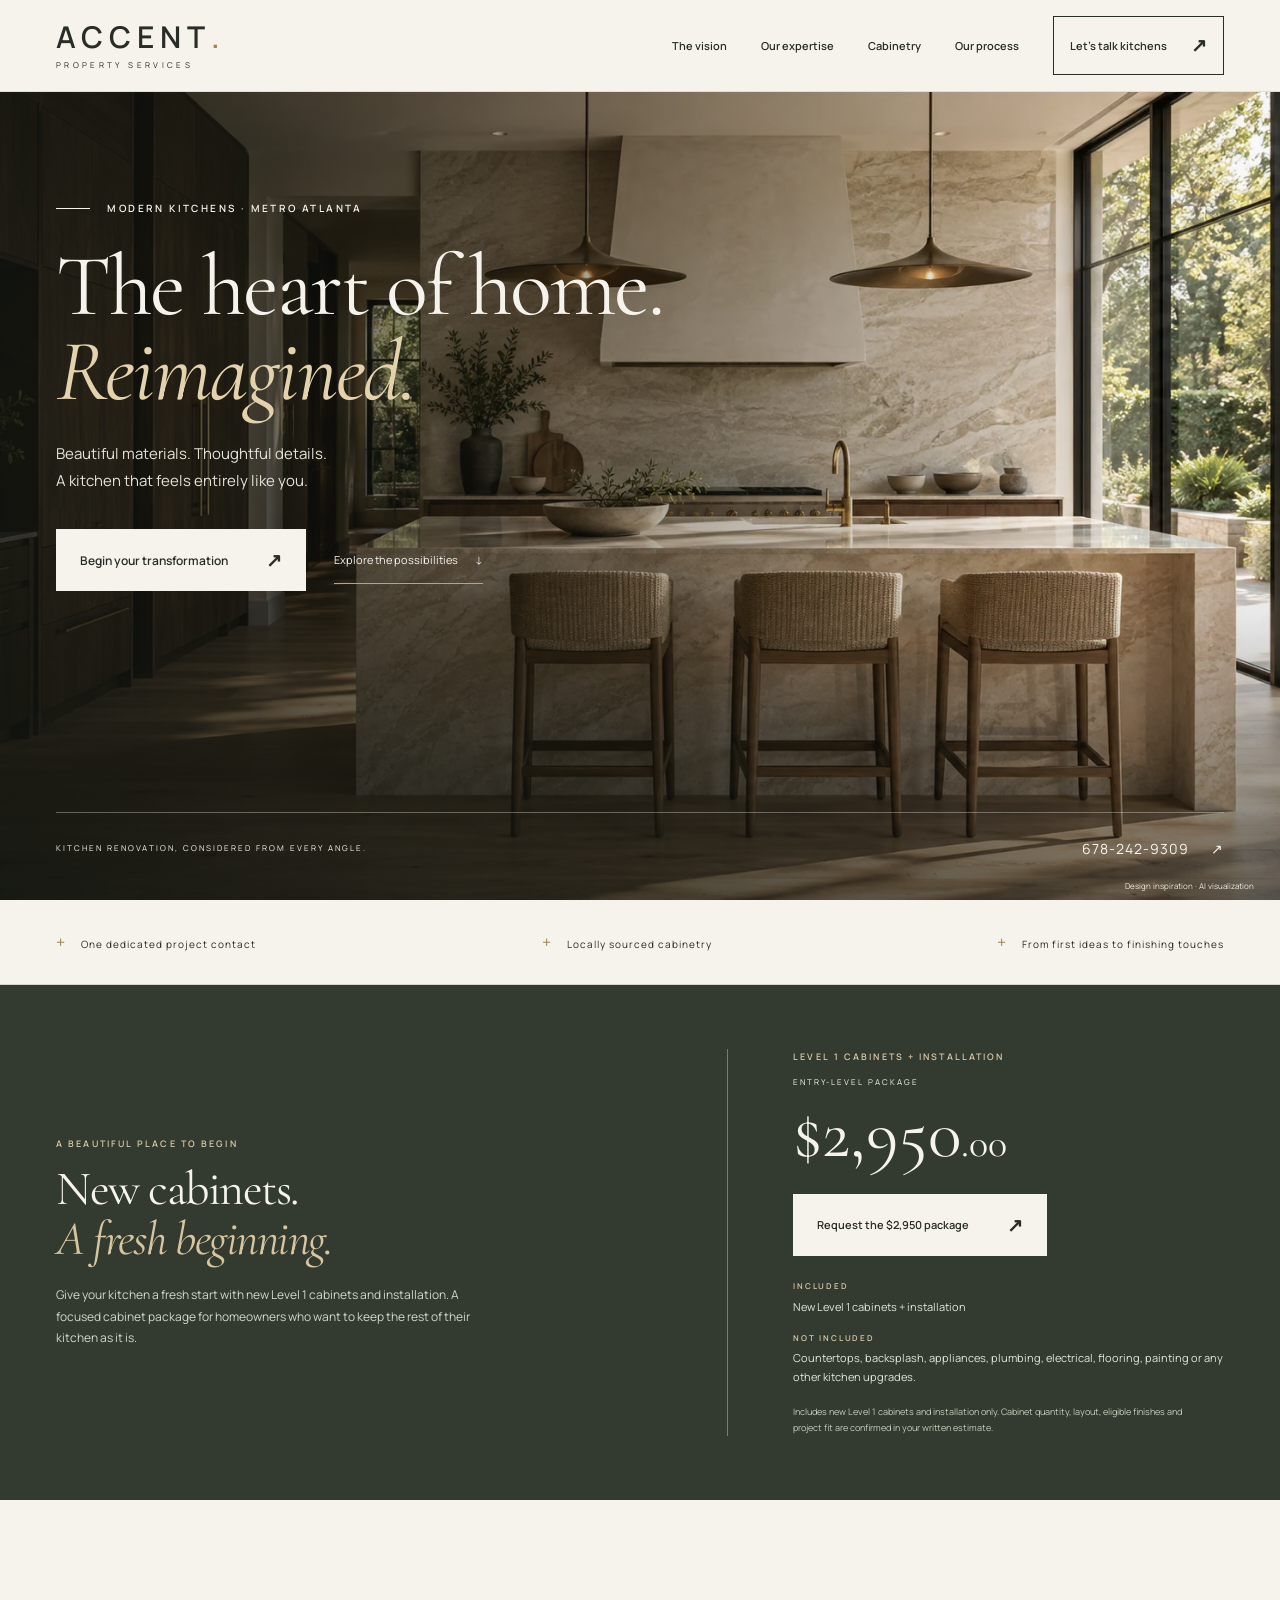
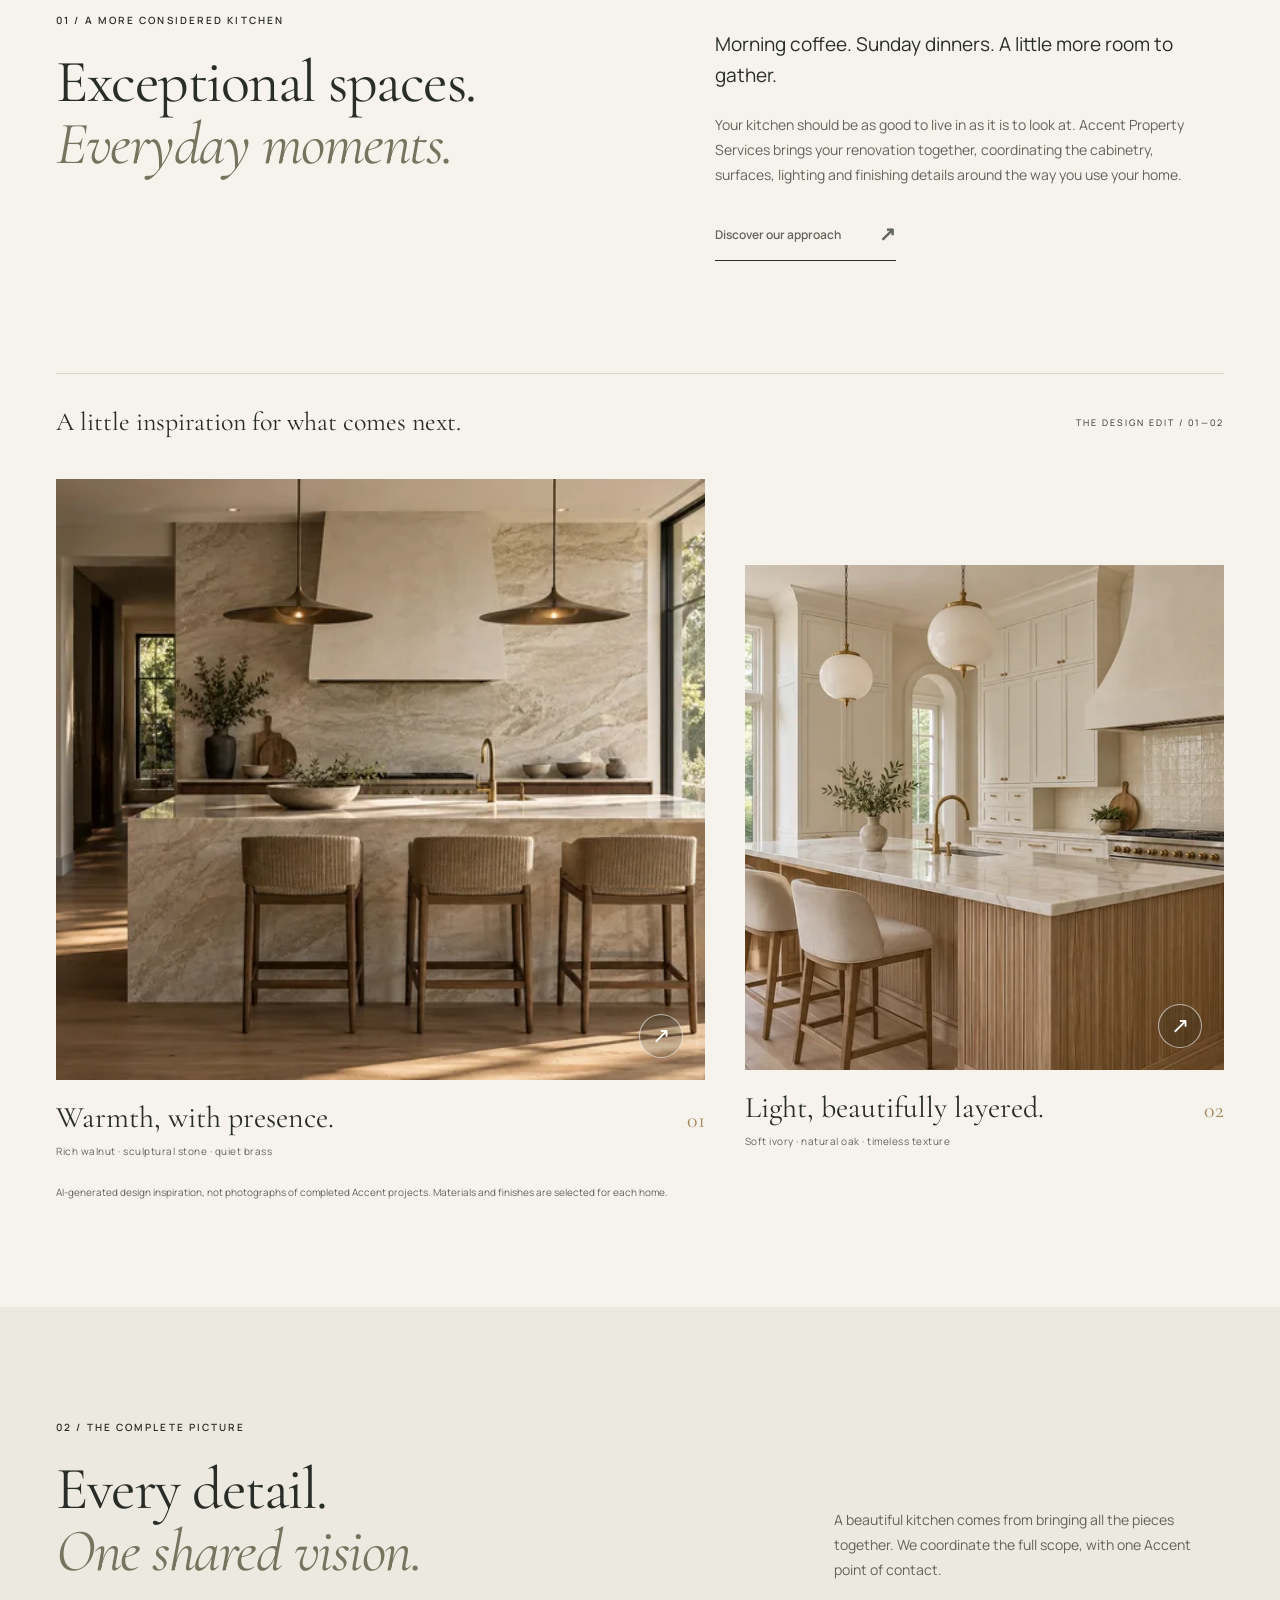
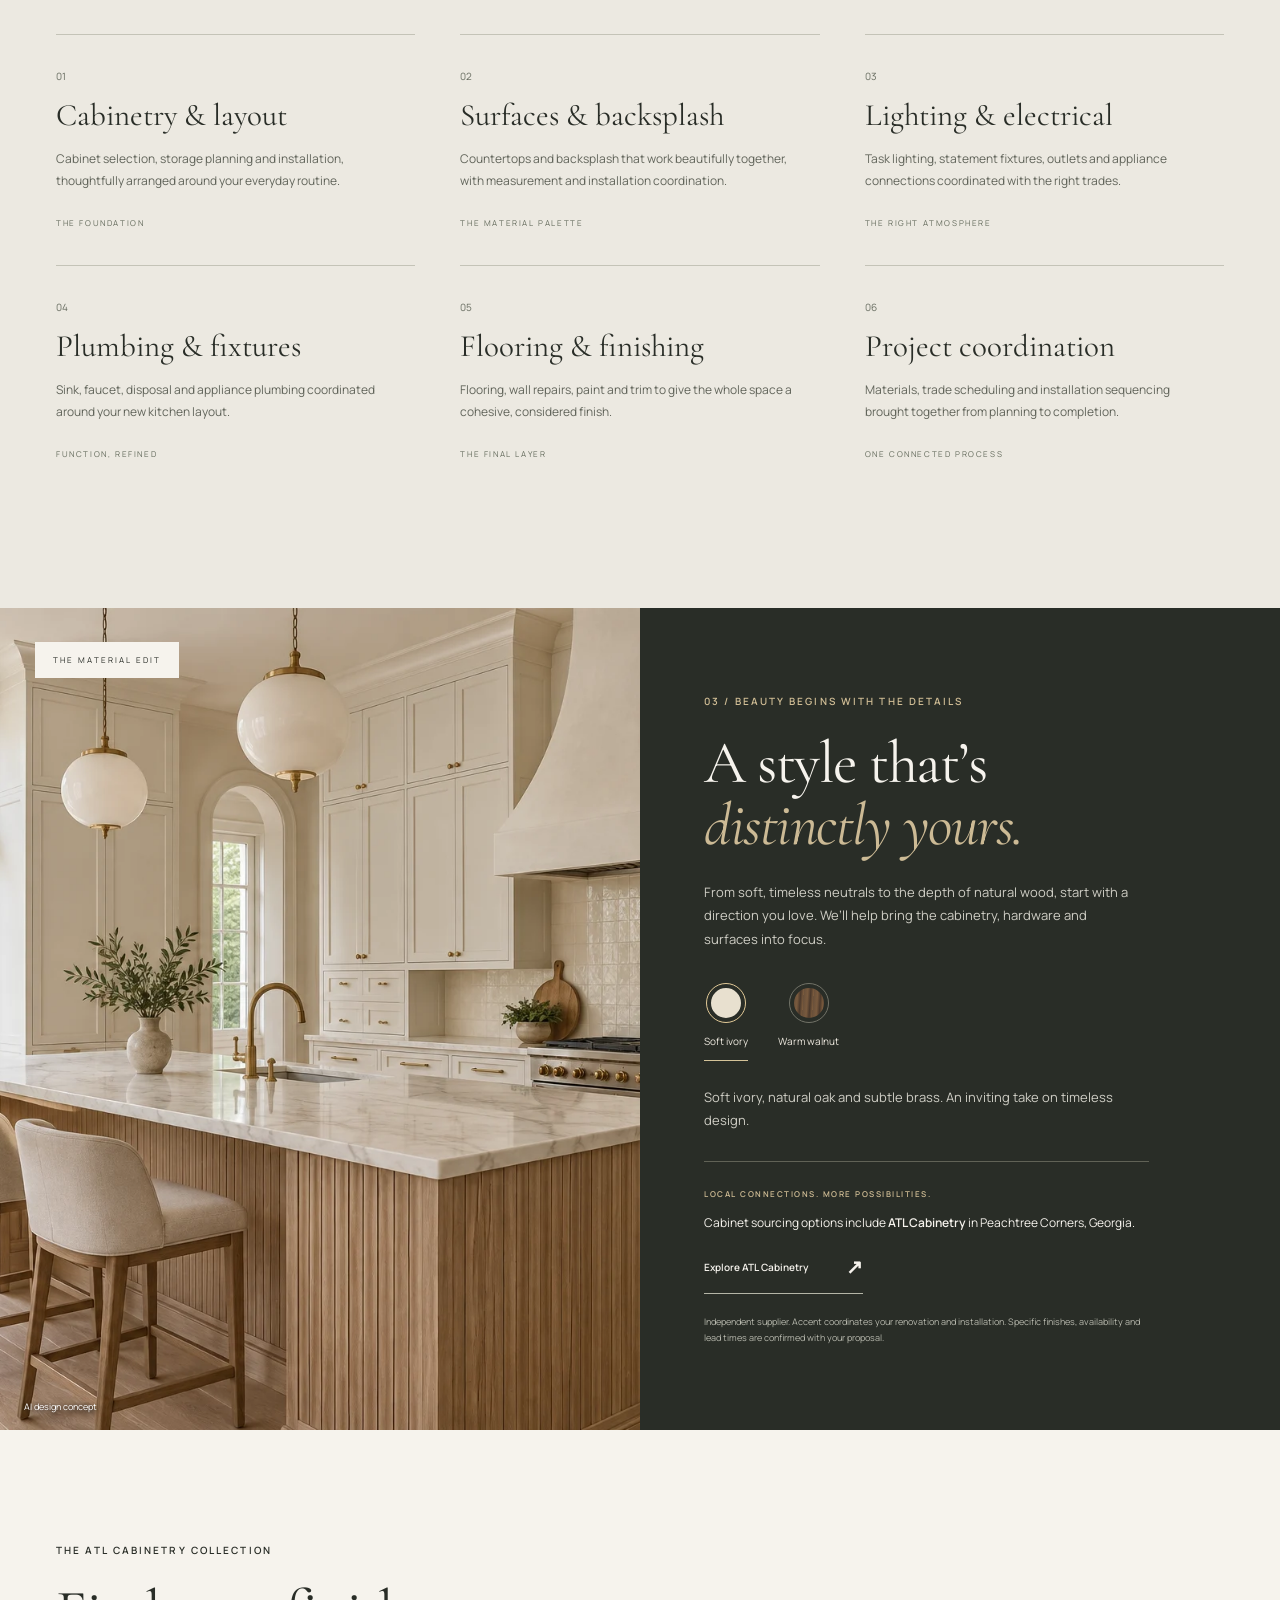
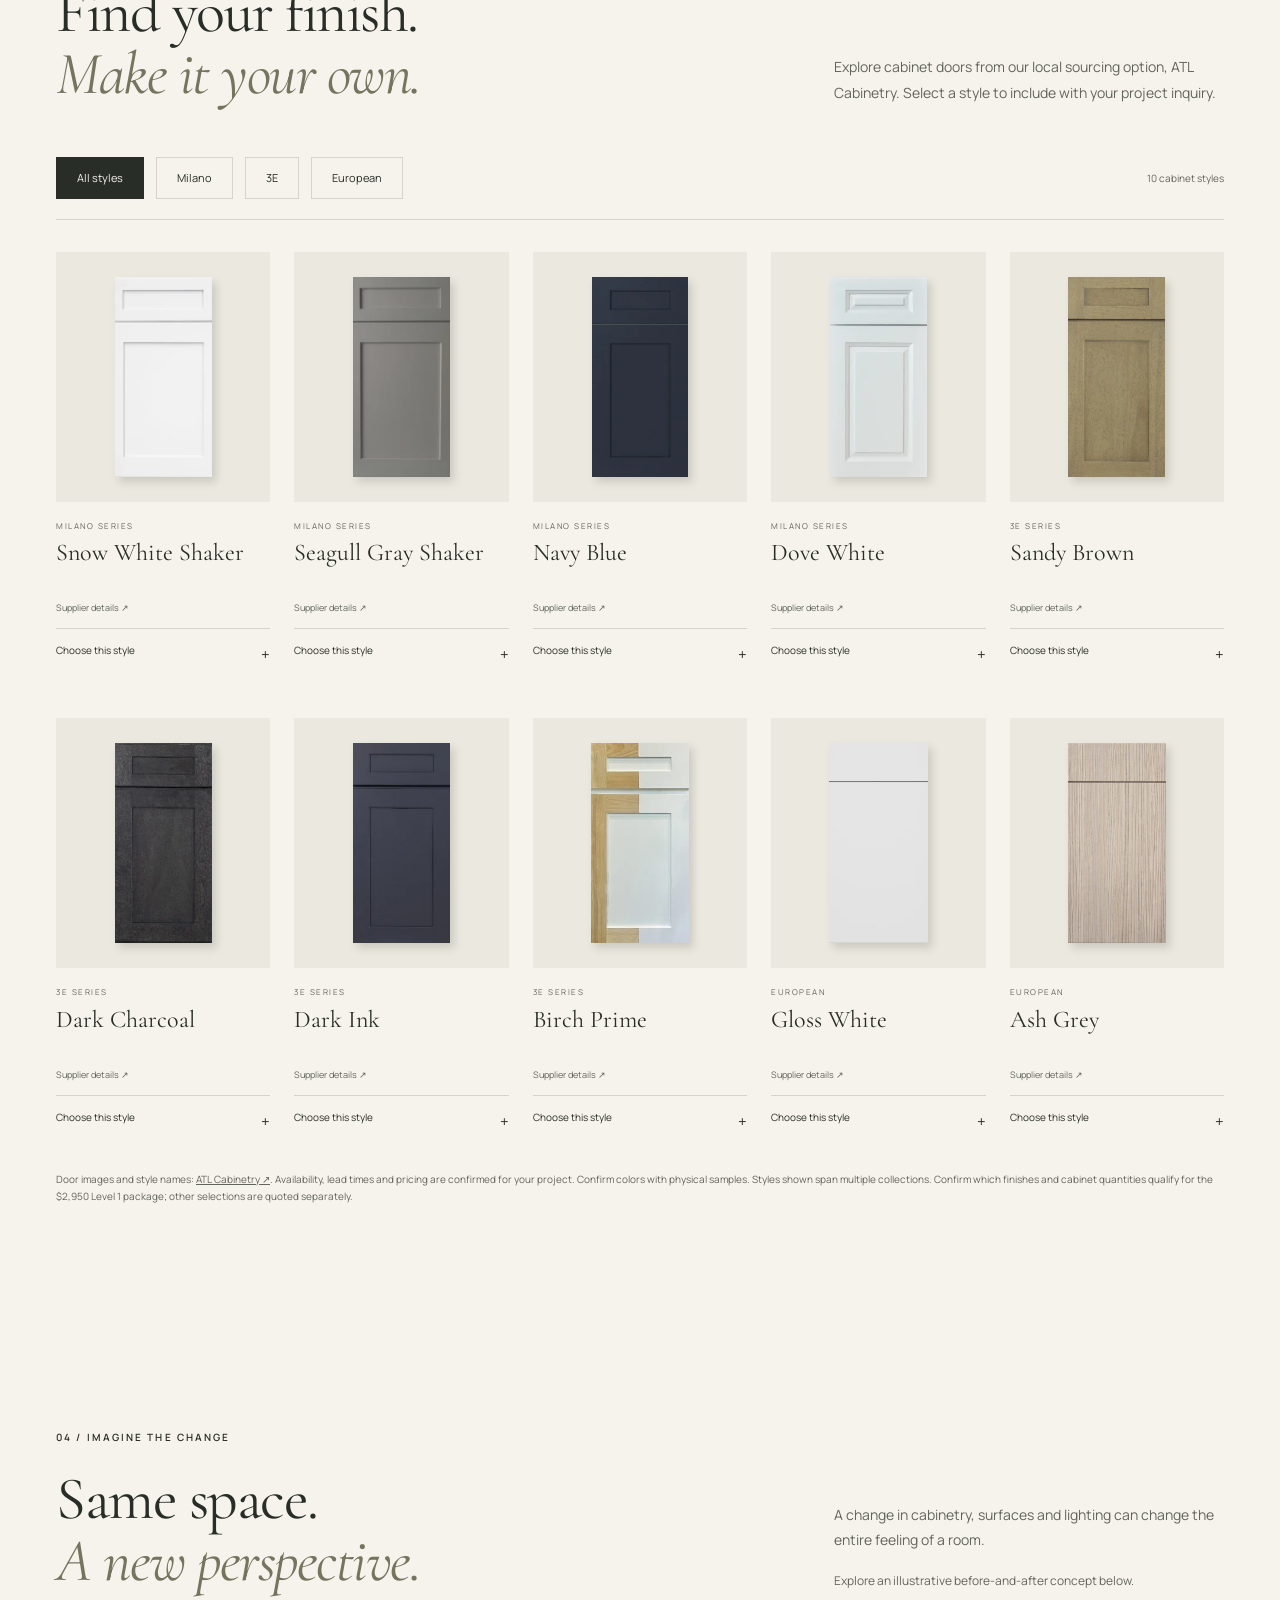
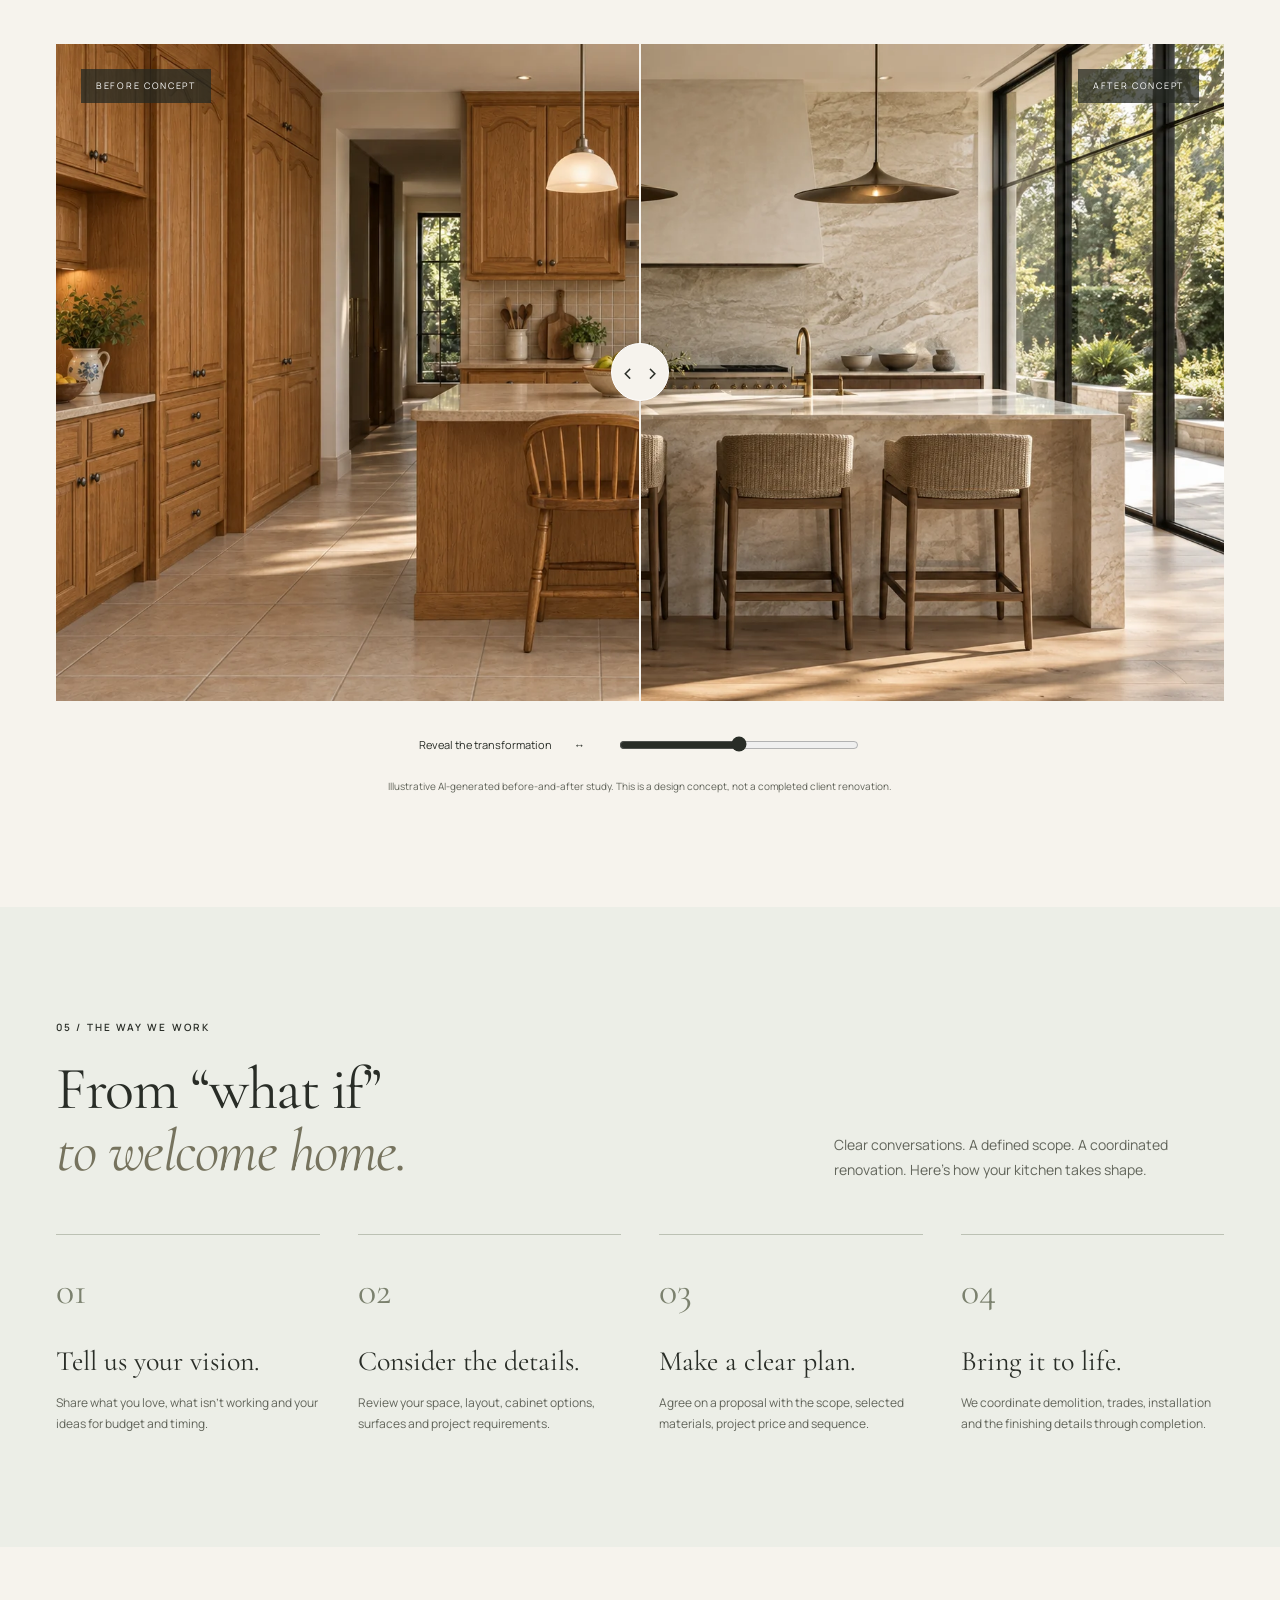
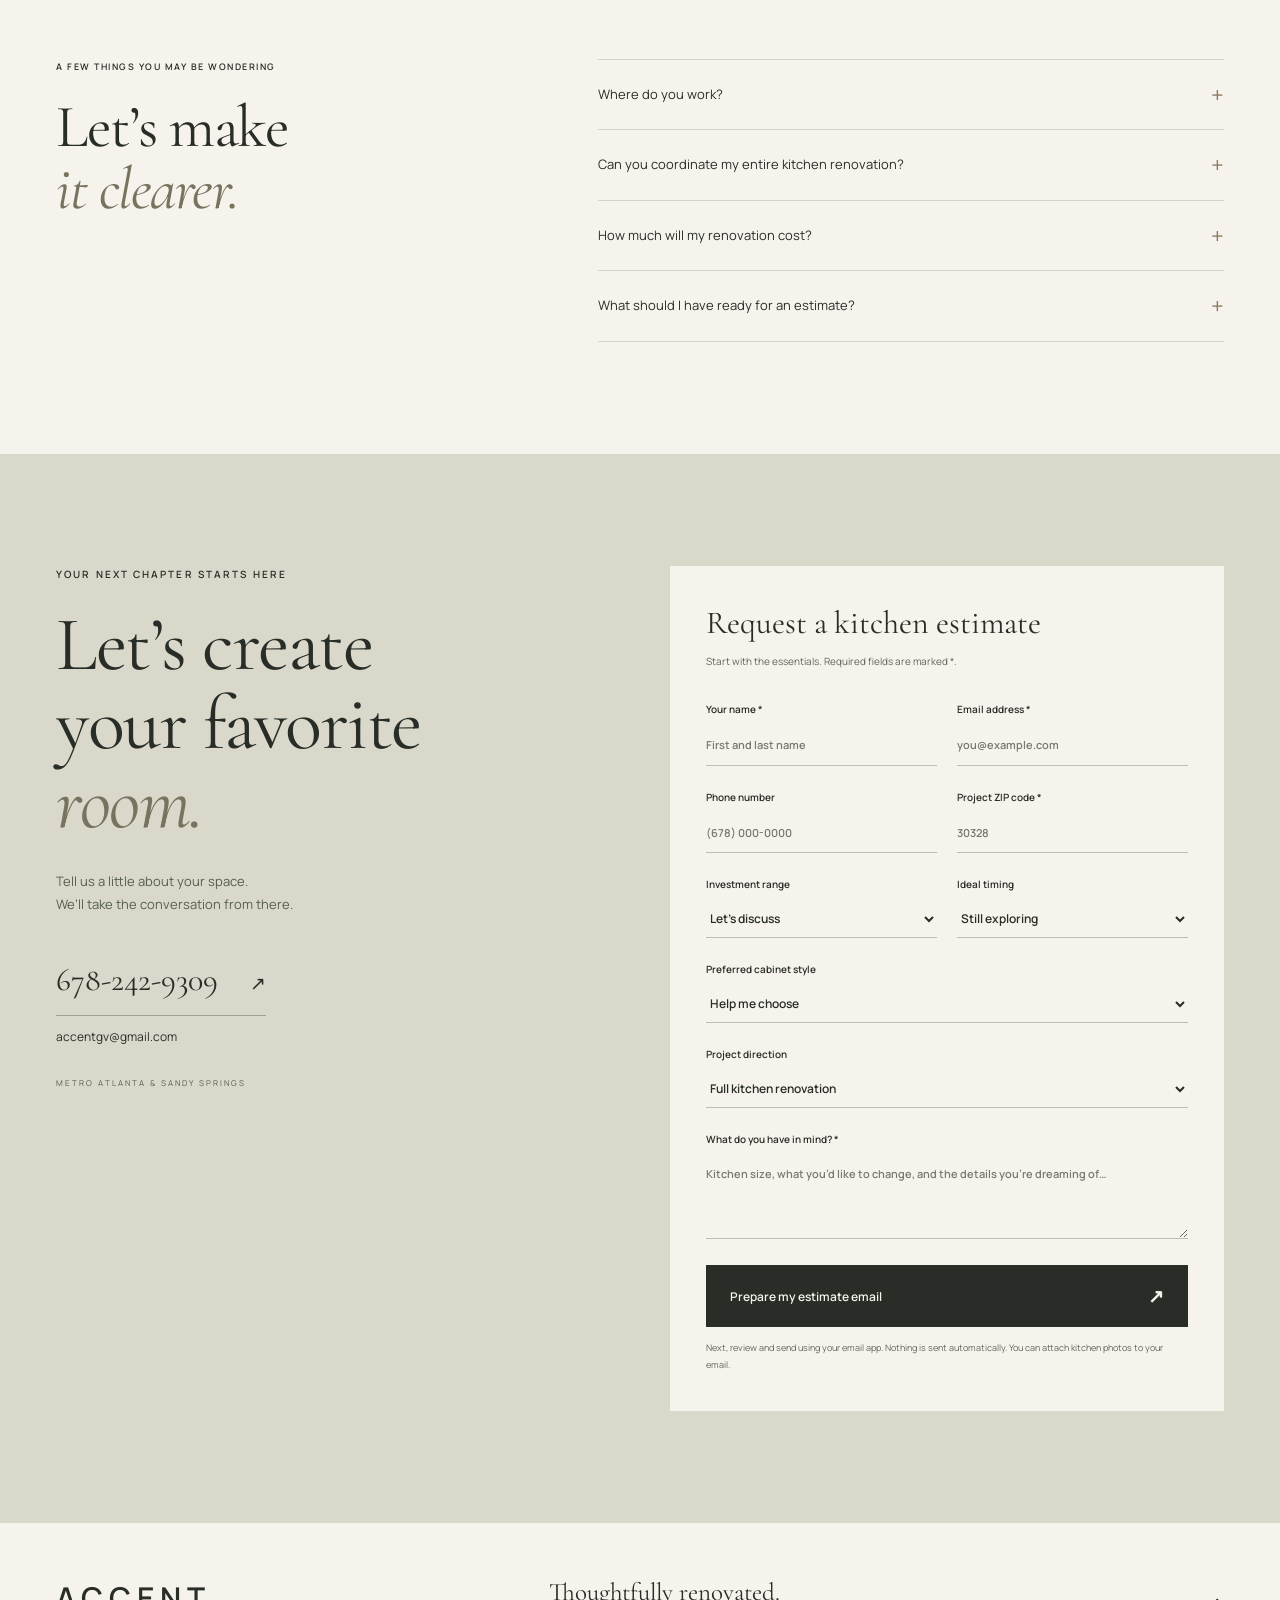
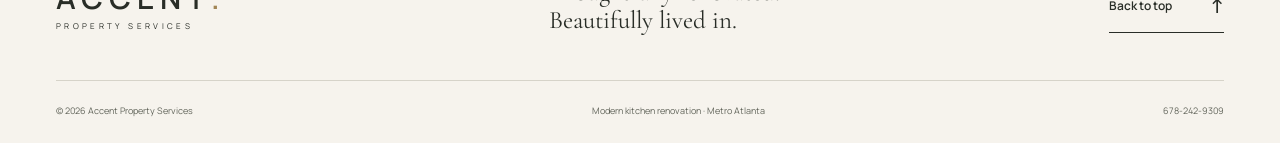
==== commit 1c0fe777: "Redesign kitchen site with ATL cabinetry styles and Level 1 package" ====
--- a/index.html
+++ b/index.html
@@ -1,16 +1,81 @@
 <!doctype html>
-<html lang="en"><head><meta charset="utf-8"><meta name="viewport" content="width=device-width,initial-scale=1">
-<title>Modern Kitchen Renovation | Accent Property Services</title>
-<meta name="description" content="Metro Atlanta kitchen renovation, cabinetry installation, countertops, backsplash, lighting and project coordination by Accent Property Services.">
-<link rel="stylesheet" href="styles.css"></head>
+<html lang="en">
+<head>
+  <meta charset="utf-8">
+  <meta name="viewport" content="width=device-width, initial-scale=1">
+  <meta name="theme-color" content="#292d27">
+  <title>Modern Kitchen Renovation in Atlanta | Accent Property Services</title>
+  <meta name="description" content="A more considered kitchen. Accent Property Services coordinates kitchen renovation, cabinetry, countertops, lighting and finishing throughout Metro Atlanta and Sandy Springs. Call 678-242-9309.">
+  <link rel="canonical" href="https://kitchen.accentps.com/">
+  <meta property="og:type" content="website">
+  <meta property="og:title" content="Beautiful kitchens. Thoughtfully brought to life. | Accent">
+  <meta property="og:description" content="Modern kitchen renovation, from your first idea to the finishing detail. Serving Metro Atlanta and Sandy Springs.">
+  <meta property="og:url" content="https://kitchen.accentps.com/">
+  <meta property="og:image" content="https://kitchen.accentps.com/assets/kitchen-walnut.webp">
+  <meta property="og:image:alt" content="Walnut and natural stone kitchen design inspiration">
+  <link rel="icon" href="assets/favicon.svg" type="image/svg+xml">
+  <link rel="preload" href="assets/kitchen-walnut.webp" as="image" imagesrcset="assets/kitchen-walnut-800.webp 800w, assets/kitchen-walnut.webp 1672w" imagesizes="100vw">
+  <link rel="stylesheet" href="kitchen.css">
+  <script src="kitchen.js" defer></script>
+  <script type="application/ld+json">{"@context":"https://schema.org","@type":"HomeAndConstructionBusiness","name":"Accent Property Services","url":"https://kitchen.accentps.com/","telephone":"+1-678-242-9309","email":"accentgv@gmail.com","areaServed":[{"@type":"Place","name":"Metro Atlanta, Georgia"},{"@type":"City","name":"Sandy Springs, Georgia"}],"description":"Kitchen renovation, cabinetry installation, countertops, backsplash, lighting and project coordination."}</script>
+</head>
 <body>
-<header class="top"><div class="wrap nav"><a class="brand" href="index.html"><strong>ACCENT</strong><span>PROPERTY SERVICES</span></a><nav><a href="#services">Services</a><a href="#process">Process</a><a href="#cabinetry">Cabinetry</a><a class="navcta" href="#estimate">Request Estimate</a></nav></div></header>
-<main>
-<section class="hero"><div class="heroShade"></div><div class="wrap heroCopy"><p class="eyebrow">MODERN KITCHEN RENOVATION · METRO ATLANTA</p><h1>A kitchen designed around the way you live.</h1><p class="lead">Accent Property Services coordinates your renovation from cabinet selection and demolition through installation, countertops, backsplash and finishing details.</p><div class="actions"><a class="btn primary" href="#estimate">Request a Kitchen Estimate</a><a class="btn ghost" href="tel:6782429309">Call 678-242-9309</a></div></div></section>
-<section class="trust"><div class="wrap trustgrid"><div><b>One project contact</b><span>Planning through completion</span></div><div><b>Local cabinet sourcing</b><span>Cabinet options through ATL Cabinetry</span></div><div><b>Metro Atlanta service</b><span>Local renovation coordination</span></div></div></section>
-<section id="services" class="section"><div class="wrap"><p class="eyebrow dark">COMPLETE KITCHEN PROJECTS</p><h2>From cabinets to the finishing details</h2><div class="cards"><article><h3>Cabinetry</h3><p>Layout coordination, cabinet selection, removal of existing cabinetry and professional installation.</p></article><article><h3>Countertops & Backsplash</h3><p>Coordinate surfaces, backsplash, measurements and installation as part of the renovation plan.</p></article><article><h3>Lighting & Electrical</h3><p>Coordinate lighting updates, outlets, switches and appliance-related electrical work when required.</p></article><article><h3>Plumbing Coordination</h3><p>Sink, faucet, disposal and appliance plumbing coordination around the new kitchen layout.</p></article><article><h3>Flooring & Painting</h3><p>Finish the transformation with flooring, wall repair, trim and paint coordination.</p></article><article><h3>Project Coordination</h3><p>A single Accent point of contact to coordinate trades, materials, sequence and project completion.</p></article></div></div></section>
-<section id="cabinetry" class="section cabinet"><div class="wrap split"><div><p class="eyebrow dark">CABINET MATERIAL SOURCE</p><h2>Cabinet choices backed by a local Georgia supplier.</h2><p>Accent can source cabinetry through ATL Cabinetry in Peachtree Corners. Their product documentation includes multiple wall, base and specialty cabinet configurations, giving us a practical local source for planning your project.</p><p class="fine">ATL Cabinetry is an independent supplier. Accent Property Services manages your renovation and installation; supplier availability and lead times are confirmed for each project.</p><a class="textlink" href="https://www.atlcabinetry.com/" target="_blank" rel="noopener">Explore ATL Cabinetry →</a></div><img src="modern-kitchen.jpg.png" alt="Modern kitchen renovation inspiration"></div></section>
-<section id="process" class="section"><div class="wrap"><p class="eyebrow dark">A SIMPLE PROCESS</p><h2>Plan it. Price it. Build it.</h2><div class="steps"><div><span>01</span><h3>Consult</h3><p>Tell us what you want to change, your timing and approximate budget.</p></div><div><span>02</span><h3>Measure & Design</h3><p>Review layout, cabinetry, surfaces and project requirements.</p></div><div><span>03</span><h3>Proposal</h3><p>Define the scope, materials, coordination needs and project price.</p></div><div><span>04</span><h3>Renovate</h3><p>Coordinate demolition, installation and finishing through completion.</p></div></div></div></section>
-<section id="estimate" class="section estimate"><div class="wrap estimatebox"><div><p class="eyebrow">START YOUR KITCHEN PROJECT</p><h2>Request a kitchen estimate</h2><p>Send us your ZIP code, approximate kitchen size, what you want changed and your preferred timing. Photos are helpful.</p></div><div class="contact"><a class="btn light" href="mailto:accentgv@gmail.com?subject=Modern%20Kitchen%20Renovation%20Estimate&body=Name:%0D%0APhone:%0D%0AZIP%20code:%0D%0AApprox.%20kitchen%20size:%0D%0AWhat%20I%20want%20to%20change:%0D%0ATiming:%0D%0ABudget%20range:%0D%0A">Email Project Details</a><a class="phone" href="tel:6782429309">678-242-9309</a><small>Serving Metro Atlanta</small></div></div></section>
-</main><footer><div class="wrap foot"><div><b>Accent Property Services</b><span>Modern Kitchen Renovation</span></div><p>© 2026 Accent Property Services. All rights reserved.</p></div></footer>
-</body></html>+  <a class="skip-link" href="#main">Skip to content</a>
+  <header class="site-header" id="top"><div class="header-inner">
+    <a class="brand" href="#top" aria-label="Accent Property Services home"><span class="brand-name">ACCENT<span class="brand-dot">.</span></span><span class="brand-sub">PROPERTY SERVICES</span></a>
+    <button class="menu-toggle" type="button" aria-expanded="false" aria-controls="main-nav" hidden><span>Menu</span><span class="menu-icon" aria-hidden="true"></span></button>
+    <nav class="main-nav" id="main-nav" aria-label="Main navigation"><a href="#vision">The vision</a><a href="#services">Our expertise</a><a href="#cabinet-styles">Cabinetry</a><a href="#process">Our process</a><a class="nav-cta" href="#estimate">Let’s talk kitchens <span aria-hidden="true">↗</span></a></nav>
+  </div></header>
+  <main id="main">
+    <section class="hero" aria-labelledby="hero-heading">
+      <img class="hero-image" src="assets/kitchen-walnut.webp" srcset="assets/kitchen-walnut-800.webp 800w, assets/kitchen-walnut.webp 1672w" sizes="100vw" width="1672" height="941" alt="Kitchen design concept with rich walnut cabinetry, a sculptural stone island and garden-facing windows" fetchpriority="high">
+      <div class="hero-shade"></div>
+      <div class="hero-copy wrap"><p class="eyebrow"><span class="little-line"></span> MODERN KITCHENS · METRO ATLANTA</p><h1 id="hero-heading">The heart of home.<br><em>Reimagined.</em></h1><p class="hero-description">Beautiful materials. Thoughtful details.<br>A kitchen that feels entirely like you.</p><div class="hero-actions"><a class="button button-cream" href="#estimate">Begin your transformation <span aria-hidden="true">↗</span></a><a class="hero-text-link" href="#vision">Explore the possibilities <span aria-hidden="true">↓</span></a></div></div>
+      <div class="hero-bottom wrap"><span>KITCHEN RENOVATION, CONSIDERED FROM EVERY ANGLE.</span><a href="tel:+16782429309">678-242-9309 <span aria-hidden="true">↗</span></a></div><span class="hero-caption">Design inspiration · AI visualization</span>
+    </section>
+    <div class="promise-strip"><div class="wrap"><span>One dedicated project contact</span><span>Locally sourced cabinetry</span><span>From first ideas to finishing touches</span></div></div>
+
+<section class="entry-upgrade" id="entry-upgrade" aria-labelledby="upgrade-heading"><div class="wrap upgrade-grid"><div><p class="eyebrow">A BEAUTIFUL PLACE TO BEGIN</p><h2 id="upgrade-heading">New cabinets.<br><em>A fresh beginning.</em></h2><p>Give your kitchen a fresh start with new Level 1 cabinets and installation. A focused cabinet package for homeowners who want to keep the rest of their kitchen as it is.</p></div><div class="upgrade-price"><p class="eyebrow">LEVEL 1 CABINETS + INSTALLATION</p><p class="price"><span>ENTRY-LEVEL PACKAGE</span>$2,950<span class="price-cents">.00</span></p><a class="button button-cream" id="choose-upgrade" href="#estimate">Request the $2,950 package <span aria-hidden="true">↗</span></a><div class="package-scope"><p><strong>Included</strong>New Level 1 cabinets + installation</p><p><strong>Not included</strong>Countertops, backsplash, appliances, plumbing, electrical, flooring, painting or any other kitchen upgrades.</p></div><p class="upgrade-note">Includes new Level 1 cabinets and installation only. Cabinet quantity, layout, eligible finishes and project fit are confirmed in your written estimate.</p></div></div></section>
+    <section class="intro section wrap" id="vision" aria-labelledby="vision-heading"><div><p class="eyebrow">01 / A MORE CONSIDERED KITCHEN</p><h2 id="vision-heading">Exceptional spaces.<br><em>Everyday moments.</em></h2></div><div class="intro-copy"><p class="large-copy">Morning coffee. Sunday dinners. A little more room to gather.</p><p>Your kitchen should be as good to live in as it is to look at. Accent Property Services brings your renovation together, coordinating the cabinetry, surfaces, lighting and finishing details around the way you use your home.</p><a class="text-link" href="#process">Discover our approach <span aria-hidden="true">↗</span></a></div></section>
+
+    <section class="gallery wrap" aria-labelledby="gallery-heading"><div class="section-line"><h3 id="gallery-heading">A little inspiration for what comes next.</h3><span>THE DESIGN EDIT / 01—02</span></div><div class="gallery-grid">
+      <figure class="gallery-item"><a href="#cabinetry" aria-label="Explore warm walnut cabinetry"><img src="assets/kitchen-walnut.webp" srcset="assets/kitchen-walnut-800.webp 800w, assets/kitchen-walnut.webp 1672w" sizes="(max-width: 600px) 90vw, 52vw" width="1672" height="941" alt="Warm walnut kitchen concept with natural stone and brass details" loading="lazy"><span class="image-arrow" aria-hidden="true">↗</span></a><figcaption><div><h3>Warmth, with presence.</h3><p>Rich walnut · sculptural stone · quiet brass</p></div><span>01</span></figcaption></figure>
+      <figure class="gallery-item gallery-item-offset"><a href="#cabinetry" aria-label="Explore soft ivory cabinetry"><img src="assets/kitchen-ivory.webp" srcset="assets/kitchen-ivory-800.webp 800w, assets/kitchen-ivory.webp 1536w" sizes="(max-width: 600px) 90vw, 40vw" width="1536" height="1024" alt="Soft ivory kitchen concept with light oak island and delicate brass accents" loading="lazy"><span class="image-arrow" aria-hidden="true">↗</span></a><figcaption><div><h3>Light, beautifully layered.</h3><p>Soft ivory · natural oak · timeless texture</p></div><span>02</span></figcaption></figure>
+    </div><p class="image-note">AI-generated design inspiration, not photographs of completed Accent projects. Materials and finishes are selected for each home.</p></section>
+
+    <section class="expertise section" id="services" aria-labelledby="services-heading"><div class="wrap"><div class="section-heading"><div><p class="eyebrow">02 / THE COMPLETE PICTURE</p><h2 id="services-heading">Every detail.<br><em>One shared vision.</em></h2></div><p>A beautiful kitchen comes from bringing all the pieces together. We coordinate the full scope, with one Accent point of contact.</p></div><div class="service-grid">
+      <article><span class="service-number">01</span><h3>Cabinetry & layout</h3><p>Cabinet selection, storage planning and installation, thoughtfully arranged around your everyday routine.</p><span class="service-detail">THE FOUNDATION</span></article>
+      <article><span class="service-number">02</span><h3>Surfaces & backsplash</h3><p>Countertops and backsplash that work beautifully together, with measurement and installation coordination.</p><span class="service-detail">THE MATERIAL PALETTE</span></article>
+      <article><span class="service-number">03</span><h3>Lighting & electrical</h3><p>Task lighting, statement fixtures, outlets and appliance connections coordinated with the right trades.</p><span class="service-detail">THE RIGHT ATMOSPHERE</span></article>
+      <article><span class="service-number">04</span><h3>Plumbing & fixtures</h3><p>Sink, faucet, disposal and appliance plumbing coordinated around your new kitchen layout.</p><span class="service-detail">FUNCTION, REFINED</span></article>
+      <article><span class="service-number">05</span><h3>Flooring & finishing</h3><p>Flooring, wall repairs, paint and trim to give the whole space a cohesive, considered finish.</p><span class="service-detail">THE FINAL LAYER</span></article>
+      <article><span class="service-number">06</span><h3>Project coordination</h3><p>Materials, trade scheduling and installation sequencing brought together from planning to completion.</p><span class="service-detail">ONE CONNECTED PROCESS</span></article>
+    </div></div></section>
+
+    <section class="cabinetry" id="cabinetry" aria-labelledby="cabinetry-heading"><div class="cabinetry-image"><img id="cabinet-image" src="assets/kitchen-ivory.webp" width="1536" height="1024" alt="Soft ivory cabinetry inspiration with natural oak and brass" loading="lazy"><span class="image-label">THE MATERIAL EDIT</span><span class="cabinet-image-note">AI design concept</span></div><div class="cabinetry-copy"><p class="eyebrow">03 / BEAUTY BEGINS WITH THE DETAILS</p><h2 id="cabinetry-heading">A style that’s<br><em>distinctly yours.</em></h2><p>From soft, timeless neutrals to the depth of natural wood, start with a direction you love. We’ll help bring the cabinetry, hardware and surfaces into focus.</p><div class="finish-controls" role="group" aria-label="Explore cabinetry inspiration" hidden><button class="finish-button" data-finish="ivory" aria-pressed="true" type="button"><span class="swatch swatch-ivory"></span>Soft ivory</button><button class="finish-button" data-finish="walnut" aria-pressed="false" type="button"><span class="swatch swatch-walnut"></span>Warm walnut</button></div><p class="finish-description" id="finish-description" aria-live="polite">Soft ivory, natural oak and subtle brass. An inviting take on timeless design.</p><div class="supplier"><p class="eyebrow">LOCAL CONNECTIONS. MORE POSSIBILITIES.</p><p>Cabinet sourcing options include <strong>ATL Cabinetry</strong> in Peachtree Corners, Georgia.</p><a class="text-link text-link-light" href="https://www.atlcabinetry.com/" target="_blank" rel="noopener noreferrer">Explore ATL Cabinetry <span aria-hidden="true">↗</span><span class="sr-only"> (opens in a new tab)</span></a><small>Independent supplier. Accent coordinates your renovation and installation. Specific finishes, availability and lead times are confirmed with your proposal.</small></div></div></section>
+
+<section class="collection section wrap" id="cabinet-styles" aria-labelledby="collection-heading"><div class="section-heading"><div><p class="eyebrow">THE ATL CABINETRY COLLECTION</p><h2 id="collection-heading">Find your finish.<br><em>Make it your own.</em></h2></div><p>Explore cabinet doors from our local sourcing option, ATL Cabinetry. Select a style to include with your project inquiry.</p></div><div class="collection-toolbar"><div class="collection-filters" role="group" aria-label="Filter cabinet styles" hidden><button type="button" data-series-filter="all" aria-pressed="true">All styles</button><button type="button" data-series-filter="Milano" aria-pressed="false">Milano</button><button type="button" data-series-filter="3E" aria-pressed="false">3E</button><button type="button" data-series-filter="European" aria-pressed="false">European</button></div><p id="cabinet-count" role="status">10 cabinet styles</p></div><div class="cabinet-grid"><article class="cabinet-card" data-series="Milano"><a class="door-image" href="https://www.atlcabinetry.com/snow-white/" target="_blank" rel="noopener noreferrer" aria-label="View Snow White Shaker at ATL Cabinetry (opens in a new tab)"><img src="assets/atl-snow-white-shaker.webp" alt="ATL Cabinetry Snow White Shaker cabinet door" width="166" height="338" loading="lazy"></a><p class="cabinet-series">MILANO SERIES</p><h3>Snow White Shaker</h3><a class="supplier-link" href="https://www.atlcabinetry.com/snow-white/" target="_blank" rel="noopener noreferrer">Supplier details ↗<span class="sr-only"> (opens in a new tab)</span></a><button class="choose-cabinet" data-style="Snow White Shaker" type="button" hidden>Choose this style <span aria-hidden="true">+</span></button></article>
+<article class="cabinet-card" data-series="Milano"><a class="door-image" href="https://www.atlcabinetry.com/seagull-gray-shaker/" target="_blank" rel="noopener noreferrer" aria-label="View Seagull Gray Shaker at ATL Cabinetry (opens in a new tab)"><img src="assets/atl-seagull-gray-shaker.webp" alt="ATL Cabinetry Seagull Gray Shaker cabinet door" width="166" height="338" loading="lazy"></a><p class="cabinet-series">MILANO SERIES</p><h3>Seagull Gray Shaker</h3><a class="supplier-link" href="https://www.atlcabinetry.com/seagull-gray-shaker/" target="_blank" rel="noopener noreferrer">Supplier details ↗<span class="sr-only"> (opens in a new tab)</span></a><button class="choose-cabinet" data-style="Seagull Gray Shaker" type="button" hidden>Choose this style <span aria-hidden="true">+</span></button></article>
+<article class="cabinet-card" data-series="Milano"><a class="door-image" href="https://www.atlcabinetry.com/navy-blue/" target="_blank" rel="noopener noreferrer" aria-label="View Navy Blue at ATL Cabinetry (opens in a new tab)"><img src="assets/atl-navy-blue.webp" alt="ATL Cabinetry Navy Blue cabinet door" width="166" height="338" loading="lazy"></a><p class="cabinet-series">MILANO SERIES</p><h3>Navy Blue</h3><a class="supplier-link" href="https://www.atlcabinetry.com/navy-blue/" target="_blank" rel="noopener noreferrer">Supplier details ↗<span class="sr-only"> (opens in a new tab)</span></a><button class="choose-cabinet" data-style="Navy Blue" type="button" hidden>Choose this style <span aria-hidden="true">+</span></button></article>
+<article class="cabinet-card" data-series="Milano"><a class="door-image" href="https://www.atlcabinetry.com/dove-white/" target="_blank" rel="noopener noreferrer" aria-label="View Dove White at ATL Cabinetry (opens in a new tab)"><img src="assets/atl-dove-white.webp" alt="ATL Cabinetry Dove White cabinet door" width="166" height="338" loading="lazy"></a><p class="cabinet-series">MILANO SERIES</p><h3>Dove White</h3><a class="supplier-link" href="https://www.atlcabinetry.com/dove-white/" target="_blank" rel="noopener noreferrer">Supplier details ↗<span class="sr-only"> (opens in a new tab)</span></a><button class="choose-cabinet" data-style="Dove White" type="button" hidden>Choose this style <span aria-hidden="true">+</span></button></article>
+<article class="cabinet-card" data-series="3E"><a class="door-image" href="https://www.atlcabinetry.com/sandy-brown/" target="_blank" rel="noopener noreferrer" aria-label="View Sandy Brown at ATL Cabinetry (opens in a new tab)"><img src="assets/atl-sandy-brown.webp" alt="ATL Cabinetry Sandy Brown cabinet door" width="166" height="338" loading="lazy"></a><p class="cabinet-series">3E SERIES</p><h3>Sandy Brown</h3><a class="supplier-link" href="https://www.atlcabinetry.com/sandy-brown/" target="_blank" rel="noopener noreferrer">Supplier details ↗<span class="sr-only"> (opens in a new tab)</span></a><button class="choose-cabinet" data-style="Sandy Brown" type="button" hidden>Choose this style <span aria-hidden="true">+</span></button></article>
+<article class="cabinet-card" data-series="3E"><a class="door-image" href="https://www.atlcabinetry.com/dark-charcoal/" target="_blank" rel="noopener noreferrer" aria-label="View Dark Charcoal at ATL Cabinetry (opens in a new tab)"><img src="assets/atl-dark-charcoal.webp" alt="ATL Cabinetry Dark Charcoal cabinet door" width="166" height="338" loading="lazy"></a><p class="cabinet-series">3E SERIES</p><h3>Dark Charcoal</h3><a class="supplier-link" href="https://www.atlcabinetry.com/dark-charcoal/" target="_blank" rel="noopener noreferrer">Supplier details ↗<span class="sr-only"> (opens in a new tab)</span></a><button class="choose-cabinet" data-style="Dark Charcoal" type="button" hidden>Choose this style <span aria-hidden="true">+</span></button></article>
+<article class="cabinet-card" data-series="3E"><a class="door-image" href="https://www.atlcabinetry.com/newcastle-charcoal/" target="_blank" rel="noopener noreferrer" aria-label="View Dark Ink at ATL Cabinetry (opens in a new tab)"><img src="assets/atl-dark-ink.webp" alt="ATL Cabinetry Dark Ink cabinet door" width="166" height="338" loading="lazy"></a><p class="cabinet-series">3E SERIES</p><h3>Dark Ink</h3><a class="supplier-link" href="https://www.atlcabinetry.com/newcastle-charcoal/" target="_blank" rel="noopener noreferrer">Supplier details ↗<span class="sr-only"> (opens in a new tab)</span></a><button class="choose-cabinet" data-style="Dark Ink" type="button" hidden>Choose this style <span aria-hidden="true">+</span></button></article>
+<article class="cabinet-card" data-series="3E"><a class="door-image" href="https://www.atlcabinetry.com/colorless/" target="_blank" rel="noopener noreferrer" aria-label="View Birch Prime at ATL Cabinetry (opens in a new tab)"><img src="assets/atl-birch-prime.webp" alt="ATL Cabinetry Birch Prime cabinet door" width="166" height="338" loading="lazy"></a><p class="cabinet-series">3E SERIES</p><h3>Birch Prime</h3><a class="supplier-link" href="https://www.atlcabinetry.com/colorless/" target="_blank" rel="noopener noreferrer">Supplier details ↗<span class="sr-only"> (opens in a new tab)</span></a><button class="choose-cabinet" data-style="Birch Prime" type="button" hidden>Choose this style <span aria-hidden="true">+</span></button></article>
+<article class="cabinet-card" data-series="European"><a class="door-image" href="https://www.atlcabinetry.com/blanco-white/" target="_blank" rel="noopener noreferrer" aria-label="View Gloss White at ATL Cabinetry (opens in a new tab)"><img src="assets/atl-gloss-white.webp" alt="ATL Cabinetry Gloss White cabinet door" width="166" height="338" loading="lazy"></a><p class="cabinet-series">EUROPEAN</p><h3>Gloss White</h3><a class="supplier-link" href="https://www.atlcabinetry.com/blanco-white/" target="_blank" rel="noopener noreferrer">Supplier details ↗<span class="sr-only"> (opens in a new tab)</span></a><button class="choose-cabinet" data-style="Gloss White" type="button" hidden>Choose this style <span aria-hidden="true">+</span></button></article>
+<article class="cabinet-card" data-series="European"><a class="door-image" href="https://www.atlcabinetry.com/ash-gray/" target="_blank" rel="noopener noreferrer" aria-label="View Ash Grey at ATL Cabinetry (opens in a new tab)"><img src="assets/atl-ash-grey.webp" alt="ATL Cabinetry Ash Grey cabinet door" width="166" height="338" loading="lazy"></a><p class="cabinet-series">EUROPEAN</p><h3>Ash Grey</h3><a class="supplier-link" href="https://www.atlcabinetry.com/ash-gray/" target="_blank" rel="noopener noreferrer">Supplier details ↗<span class="sr-only"> (opens in a new tab)</span></a><button class="choose-cabinet" data-style="Ash Grey" type="button" hidden>Choose this style <span aria-hidden="true">+</span></button></article></div><p class="image-note">Door images and style names: <a href="https://www.atlcabinetry.com/products" target="_blank" rel="noopener noreferrer">ATL Cabinetry ↗</a>. Availability, lead times and pricing are confirmed for your project. Confirm colors with physical samples. Styles shown span multiple collections. Confirm which finishes and cabinet quantities qualify for the $2,950 Level 1 package; other selections are quoted separately.</p></section>
+    <section class="transformation section wrap" aria-labelledby="transformation-heading"><div class="section-heading"><div><p class="eyebrow">04 / IMAGINE THE CHANGE</p><h2 id="transformation-heading">Same space.<br><em>A new perspective.</em></h2></div><div><p>A change in cabinetry, surfaces and lighting can change the entire feeling of a room.</p><p class="small-copy">Explore an illustrative before-and-after concept below.</p></div></div><div class="comparison" id="comparison" style="--split:50%"><img class="comparison-after" src="assets/kitchen-walnut.webp" width="1672" height="941" alt="After concept: walnut cabinets, stone island and refined brass lighting" loading="lazy"><div class="comparison-before"><img src="assets/kitchen-before.webp" width="1672" height="941" alt="Before concept: dated oak cabinets, beige laminate surfaces and simple pendant lights" loading="lazy"></div><span class="compare-label before-label">BEFORE CONCEPT</span><span class="compare-label after-label">AFTER CONCEPT</span><div class="comparison-divider" aria-hidden="true"><span>‹&nbsp; ›</span></div></div><div class="comparison-controls" hidden><label for="comparison-range">Reveal the transformation <span aria-hidden="true">↔</span></label><input id="comparison-range" type="range" min="0" max="100" value="50" aria-label="Before and after comparison" aria-valuetext="50 percent before concept visible"></div><p class="image-note">Illustrative AI-generated before-and-after study. This is a design concept, not a completed client renovation.</p></section>
+
+    <section class="process section" id="process" aria-labelledby="process-heading"><div class="wrap"><div class="section-heading"><div><p class="eyebrow">05 / THE WAY WE WORK</p><h2 id="process-heading">From “what if”<br><em>to welcome home.</em></h2></div><p>Clear conversations. A defined scope. A coordinated renovation. Here’s how your kitchen takes shape.</p></div><ol class="process-grid"><li><span>01</span><h3>Tell us your vision.</h3><p>Share what you love, what isn’t working and your ideas for budget and timing.</p></li><li><span>02</span><h3>Consider the details.</h3><p>Review your space, layout, cabinet options, surfaces and project requirements.</p></li><li><span>03</span><h3>Make a clear plan.</h3><p>Agree on a proposal with the scope, selected materials, project price and sequence.</p></li><li><span>04</span><h3>Bring it to life.</h3><p>We coordinate demolition, trades, installation and the finishing details through completion.</p></li></ol></div></section>
+
+    <section class="faq section wrap" aria-labelledby="faq-heading"><div><p class="eyebrow">A FEW THINGS YOU MAY BE WONDERING</p><h2 id="faq-heading">Let’s make<br><em>it clearer.</em></h2></div><div class="faq-list"><details><summary>Where do you work?<span aria-hidden="true">+</span></summary><p>We serve Metro Atlanta, including Sandy Springs. Share your ZIP code when you request an estimate so we can confirm your location and project fit.</p></details><details><summary>Can you coordinate my entire kitchen renovation?<span aria-hidden="true">+</span></summary><p>Yes. Accent can coordinate cabinetry, countertops, backsplash, lighting and electrical, plumbing, flooring and finishing. Your proposal will define the exact services and trades included in your project.</p></details><details><summary>How much will my renovation cost?<span aria-hidden="true">+</span></summary><p>Cost depends on the size of the space, layout changes, selected cabinetry and materials, and the trade work needed. Share your ideas and an approximate budget, and we can start shaping a realistic scope.</p></details><details><summary>What should I have ready for an estimate?<span aria-hidden="true">+</span></summary><p>A few photos, your ZIP code, approximate kitchen size, what you want to change and your preferred timing are a great start. You can attach photos when you send your estimate email.</p></details></div></section>
+
+    <section class="estimate section" id="estimate" aria-labelledby="estimate-heading"><div class="wrap estimate-grid"><div class="estimate-copy"><p class="eyebrow">YOUR NEXT CHAPTER STARTS HERE</p><h2 id="estimate-heading">Let’s create<br>your favorite<br><em>room.</em></h2><p>Tell us a little about your space.<br>We’ll take the conversation from there.</p><a class="estimate-phone" href="tel:+16782429309">678-242-9309 <span aria-hidden="true">↗</span></a><a class="email-link" href="mailto:accentgv@gmail.com">accentgv@gmail.com</a><p class="service-area">METRO ATLANTA & SANDY SPRINGS</p></div><div class="estimate-form-wrap">
+      <form id="estimate-form" hidden><h3>Request a kitchen estimate</h3><p class="form-intro">Start with the essentials. Required fields are marked *.</p><div class="form-grid"><label>Your name *<input name="name" autocomplete="name" required maxlength="100" placeholder="First and last name"></label><label>Email address *<input type="email" name="email" autocomplete="email" required maxlength="160" placeholder="you@example.com"></label><label>Phone number<input type="tel" name="phone" autocomplete="tel" maxlength="30" placeholder="(678) 000-0000"></label><label>Project ZIP code *<input name="zip" autocomplete="postal-code" inputmode="numeric" pattern="[0-9]{5}(-[0-9]{4})?" required maxlength="10" placeholder="30328" title="Enter a 5-digit ZIP code, or ZIP+4"></label><label>Investment range<select name="budget"><option value="">Let’s discuss</option><option>Under $25,000</option><option>$25,000–$50,000</option><option>$50,000–$100,000</option><option>$100,000+</option></select></label><label>Ideal timing<select name="timing"><option value="">Still exploring</option><option>Within 3 months</option><option>3–6 months</option><option>6–12 months</option><option>Flexible</option></select></label><label class="full-width">Preferred cabinet style<select name="cabinet"><option value="">Help me choose</option><option>Snow White Shaker</option><option>Seagull Gray Shaker</option><option>Navy Blue</option><option>Dove White</option><option>Sandy Brown</option><option>Dark Charcoal</option><option>Dark Ink</option><option>Birch Prime</option><option>Gloss White</option><option>Ash Grey</option></select></label><label class="full-width">Project direction<select name="package"><option>Full kitchen renovation</option><option>Level 1 cabinets + installation — $2,950.00</option><option>Cabinetry project</option><option>Still exploring</option></select></label><label class="full-width">What do you have in mind? *<textarea name="vision" rows="3" maxlength="1200" required placeholder="Kitchen size, what you’d like to change, and the details you’re dreaming of…"></textarea></label></div><button class="button button-dark" type="submit">Prepare my estimate email <span aria-hidden="true">↗</span></button><p class="form-note">Next, review and send using your email app. Nothing is sent automatically. You can attach kitchen photos to your email.</p></form>
+      <noscript><h3>Tell us about your kitchen.</h3><p>Email your name, ZIP code, approximate kitchen size, budget and timing. Attach a few photos if you have them.</p><a class="button button-dark" href="mailto:accentgv@gmail.com?subject=Kitchen%20Renovation%20Estimate">Email your project details ↗</a></noscript>
+      <div id="email-ready" class="email-ready" tabindex="-1" hidden><span class="eyebrow">ONE MORE STEP</span><h3>Your vision, ready to share.</h3><p>Open the email draft below, add any photos, then send it to Accent. Your request has not been sent yet.</p><a id="email-draft" class="button button-dark" href="mailto:accentgv@gmail.com">Open email draft <span aria-hidden="true">↗</span></a><p class="form-note">No email app set up? Copy your details and email them to <a href="mailto:accentgv@gmail.com">accentgv@gmail.com</a>.</p><div class="draft-actions"><button id="copy-details" class="text-button" type="button">Copy project details</button><button id="edit-details" class="text-button" type="button">Edit details</button></div><p id="copy-status" role="status"></p><textarea id="copy-fallback" rows="8" readonly aria-label="Project details to copy" hidden></textarea></div>
+    </div></div></section>
+  </main>
+  <footer class="site-footer"><div class="wrap footer-main"><a class="brand" href="#top" aria-label="Accent Property Services, back to top"><span class="brand-name">ACCENT<span class="brand-dot">.</span></span><span class="brand-sub">PROPERTY SERVICES</span></a><p>Thoughtfully renovated.<br>Beautifully lived in.</p><a class="text-link" href="#top">Back to top <span aria-hidden="true">↑</span></a></div><div class="wrap footer-bottom"><span>© 2026 Accent Property Services</span><span>Modern kitchen renovation · Metro Atlanta</span><a href="tel:+16782429309">678-242-9309</a></div></footer>
+</body>
+</html>
--- a/kitchen.css
+++ b/kitchen.css
@@ -0,0 +1,24 @@
+@font-face{font-family:Editorial;src:url('assets/cormorant-regular.ttf') format('truetype');font-style:normal;font-weight:400;font-display:swap}
+@font-face{font-family:Editorial;src:url('assets/cormorant-italic.ttf') format('truetype');font-style:italic;font-weight:400;font-display:swap}
+@font-face{font-family:Manrope;src:url('assets/manrope-regular.ttf') format('truetype');font-style:normal;font-weight:400;font-display:swap}
+@font-face{font-family:Manrope;src:url('assets/manrope-semibold.ttf') format('truetype');font-style:normal;font-weight:600 800;font-display:swap}
+:root{--ivory:#f6f3ed;--paper:#ece9e1;--ink:#292d27;--muted:#62655b;--brass:#a18555;--line:#d6d3c9;--serif:Editorial,Georgia,serif;--sans:Manrope,Arial,sans-serif}
+*{box-sizing:border-box}html{scroll-behavior:smooth;scroll-padding-top:100px}body{margin:0;background:var(--ivory);color:var(--ink);font-family:var(--sans);font-size:14px;line-height:1.8}h1,h2,h3,p,figure{margin:0}h1,h2,h3{font-weight:400}a{color:inherit;text-decoration:none}img{display:block;width:100%;object-fit:cover}button,input,select,textarea{font:inherit}button,a,input,select,textarea,summary{-webkit-tap-highlight-color:transparent}button,a,summary{touch-action:manipulation}button{cursor:pointer}a:focus-visible,button:focus-visible,input:focus-visible,select:focus-visible,textarea:focus-visible,summary:focus-visible{outline:3px solid var(--brass);outline-offset:5px}[hidden]{display:none!important}::selection{background:#b9a37e;color:#fff}.wrap{width:calc(100% - 112px);max-width:1320px;margin-inline:auto}.section{padding-top:112px;padding-bottom:112px}.eyebrow{font-size:10px;letter-spacing:2.1px;font-weight:600;line-height:1.7}.little-line{display:inline-block;width:34px;height:1px;background:currentColor;margin:0 13px 3px 0}h2{font-family:var(--serif);font-size:clamp(46px,4.7vw,68px);line-height:1.03;letter-spacing:-1.5px;margin-top:22px}h2 em{font-weight:400;color:#76735e}p+p{margin-top:18px}.large-copy{font-size:19px;line-height:1.65}.text-link{display:inline-flex;align-items:center;gap:38px;font-size:12px;font-weight:600;border-bottom:1px solid var(--ink);padding:8px 0;margin-top:21px}.text-link span[aria-hidden]{font-size:20px;transition:transform .2s}.text-link:hover span[aria-hidden]{transform:translate(3px,-3px)}.button{min-height:55px;padding:15px 23px;display:inline-flex;align-items:center;justify-content:space-between;gap:38px;border:1px solid transparent;font-size:12px;font-weight:600;line-height:1.6;transition:background .2s,color .2s,transform .2s}.button span{font-size:19px}.button:hover{transform:translateY(-2px)}.button-cream{background:var(--ivory);color:var(--ink)}.button-cream:hover{background:#fff}.button-dark{background:var(--ink);color:var(--ivory)}.button-dark:hover{background:#424b3c}.sr-only{position:absolute;width:1px;height:1px;padding:0;margin:-1px;overflow:hidden;clip:rect(0,0,0,0);white-space:nowrap;border:0}.skip-link{position:fixed;top:10px;left:15px;z-index:100;transform:translateY(-160%);background:var(--ivory);padding:12px}.skip-link:focus{transform:translateY(0)}
+.site-header{height:92px;background:var(--ivory);position:sticky;top:0;z-index:30;border-bottom:1px solid #e2dfd5}.header-inner{height:100%;width:calc(100% - 112px);max-width:1450px;margin:auto;display:flex;align-items:center;justify-content:space-between;gap:35px}.brand{display:inline-flex;flex-direction:column;line-height:1;text-align:left;flex-shrink:0}.brand-name{font-size:30px;font-weight:600;letter-spacing:6px}.brand-dot{color:var(--brass);letter-spacing:0}.brand-sub{font-size:8px;letter-spacing:3.35px;margin-top:9px}.main-nav{display:flex;align-items:center;gap:34px;font-size:11px;font-weight:600}.main-nav>a{padding:12px 0}.main-nav>a:hover{color:#8a6c3c}.main-nav .nav-cta{border:1px solid var(--ink);padding:11px 16px;display:flex;gap:24px;align-items:center}.nav-cta span{font-size:19px}.menu-toggle{display:none;border:0;background:none;padding:12px 0;font-size:12px}.menu-icon{display:inline-block;width:22px;height:10px;border-top:1px solid;border-bottom:1px solid;margin-left:12px}
+.hero{position:relative;min-height:660px;height:calc(100svh - 92px);max-height:880px;isolation:isolate;color:var(--ivory);background:#3c3528;overflow:hidden}.hero-image{position:absolute;inset:0;height:100%;z-index:-3;object-position:50% 50%}.hero-shade{position:absolute;inset:0;z-index:-2;background:linear-gradient(90deg,rgba(18,22,17,.79),rgba(21,24,18,.4) 44%,rgba(21,24,18,.02) 85%),linear-gradient(0deg,rgba(16,20,16,.62),transparent 40%)}.hero-copy{padding-top:clamp(85px,12vh,145px);padding-bottom:110px}.hero .eyebrow{font-size:10px;letter-spacing:2.4px}.hero h1{font-family:var(--serif);font-size:clamp(64px,6.8vw,104px);letter-spacing:-2px;line-height:.98;margin-top:27px;max-width:820px}.hero h1 em{font-weight:400;color:#e4d2ad}.hero-description{margin-top:25px;font-size:15px;line-height:1.85;color:#e4e1d8}.hero-actions{display:flex;align-items:center;gap:28px;margin-top:34px}.hero-text-link{font-size:11px;display:flex;gap:17px;border-bottom:1px solid #aaa797;padding:13px 0}.hero-bottom{position:absolute;bottom:39px;left:0;right:0;display:flex;justify-content:space-between;align-items:center;border-top:1px solid #f6f3ed55;padding-top:23px}.hero-bottom>span{font-size:8px;letter-spacing:2px}.hero-bottom>a{font-size:14px;letter-spacing:1px}.hero-bottom>a span{margin-left:18px}.hero-caption{position:absolute;bottom:7px;right:26px;font-size:8px;color:#eee9dd}.promise-strip{border-bottom:1px solid var(--line)}.promise-strip .wrap{display:flex;justify-content:space-between;align-items:center;gap:25px;min-height:84px;font-size:10px;letter-spacing:1px}.promise-strip span:before{content:'+';color:var(--brass);font-size:16px;margin-right:15px}
+.intro{display:grid;grid-template-columns:1.1fr 1fr;gap:100px}.intro-copy{max-width:495px;padding-top:17px;color:var(--muted)}.intro-copy .large-copy{color:var(--ink);margin-bottom:20px}.section-line{display:flex;align-items:center;justify-content:space-between;border-top:1px solid var(--line);padding-top:25px;gap:25px;margin-bottom:33px}.section-line h3{font-family:var(--serif);font-size:26px}.section-line>span{font-size:9px;letter-spacing:2px}.gallery-grid{display:grid;grid-template-columns:1.15fr .85fr;gap:40px}.gallery-item>a{position:relative;display:block;overflow:hidden}.gallery-item img{aspect-ratio:1.08;transition:transform .65s;object-position:60% center;height:auto}.gallery-item-offset{padding-top:86px}.gallery-item-offset img{aspect-ratio:.95;object-position:52% center}.gallery-item>a:hover img{transform:scale(1.035)}.image-arrow{position:absolute;bottom:22px;right:22px;border:1px solid #fff9;border-radius:50%;width:44px;height:44px;display:grid;place-items:center;color:#fff;background:#25282035;font-size:22px}.gallery-item figcaption{display:flex;justify-content:space-between;align-items:flex-start;margin-top:21px}.gallery-item figcaption h3{font-family:var(--serif);font-size:30px;line-height:1.15}.gallery-item figcaption p{font-size:10px;letter-spacing:.5px;color:var(--muted);margin-top:7px}.gallery-item figcaption>span{font-family:var(--serif);font-size:22px;color:var(--brass)}.image-note{font-size:10px;color:var(--muted);margin-top:24px;line-height:1.7}.gallery{padding-bottom:106px}.section-heading{display:flex;justify-content:space-between;align-items:flex-end;gap:70px;margin-bottom:52px}.section-heading>p,.section-heading>div+div{max-width:390px;color:var(--muted)}.small-copy{font-size:12px}.expertise{background:var(--paper)}.service-grid{display:grid;grid-template-columns:repeat(3,1fr);column-gap:45px}.service-grid article{border-top:1px solid #c4c3b7;padding:27px 0 35px}.service-number{font-size:10px;color:#666b5f}.service-grid h3{font-family:var(--serif);font-size:31px;margin:10px 0 14px;line-height:1.2}.service-grid p{font-size:12px;color:var(--muted);max-width:340px}.service-detail{display:block;font-size:8px;letter-spacing:1.6px;color:#646b5c;margin-top:24px}
+.cabinetry{display:grid;grid-template-columns:1fr 1fr;background:var(--ink);color:var(--ivory)}.cabinetry-image{position:relative;min-height:800px}.cabinetry-image img{height:100%;position:absolute;inset:0;object-position:50% center}.image-label{position:absolute;top:34px;left:35px;background:var(--ivory);color:var(--ink);font-size:8px;letter-spacing:2px;padding:11px 18px}.cabinet-image-note{position:absolute;bottom:15px;left:24px;font-size:9px;color:#fff;text-shadow:0 1px 5px #000}.cabinetry-copy{padding:85px clamp(35px,5vw,85px)}.cabinetry h2 em{color:#ccba95}.cabinetry-copy>.eyebrow{color:#d0bd95}.cabinetry-copy>p:not(.eyebrow){color:#cfcec5;margin-top:25px;font-size:13px;max-width:430px}.finish-controls{display:flex;gap:30px;margin-top:28px}.finish-button{padding:5px 0 10px;display:flex;flex-direction:column;align-items:center;gap:10px;background:none;color:#eee9df;border:0;border-bottom:1px solid transparent;font-size:10px}.finish-button[aria-pressed=true]{border-color:#d4c398}.swatch{width:38px;height:38px;display:block;border-radius:50%;border:4px solid var(--ink);outline:1px solid #727368}.swatch-ivory{background:#e8e0cf}.swatch-walnut{background:repeating-linear-gradient(94deg,#69503a,#795a3e 4px,#4b392c 7px,#7c5c3e 10px)}.finish-button[aria-pressed=true] .swatch{outline-color:#e1c997}.cabinetry-copy>.finish-description{font-size:11px;min-height:40px;margin-top:14px}.supplier{border-top:1px solid #606256;margin-top:28px;padding-top:25px;max-width:445px}.supplier .eyebrow{font-size:8px;letter-spacing:1.5px;color:#d0bd95}.supplier>p+p{font-size:12px;line-height:1.9;margin-top:12px}.text-link-light{border-color:#b4b5a7;font-size:10px;margin-top:6px}.supplier small{display:block;color:#b8b9ae;font-size:9px;line-height:1.7;margin-top:20px}
+.comparison{position:relative;aspect-ratio:1672/941;overflow:hidden;background:#a39a86}.comparison>img{height:100%}.comparison-before{position:absolute;inset:0;clip-path:inset(0 calc(100% - var(--split)) 0 0)}.comparison-before img{width:100%;height:100%}.comparison-divider{position:absolute;top:0;bottom:0;width:2px;background:var(--ivory);left:var(--split);transform:translateX(-50%);pointer-events:none}.comparison-divider>span{position:absolute;top:50%;left:50%;transform:translate(-50%,-50%);width:58px;height:58px;display:grid;place-items:center;border:1px solid #fff;background:var(--ivory);border-radius:50%;font-size:23px;box-shadow:0 2px 18px #0002}.compare-label{position:absolute;top:25px;color:#fff;background:#242822bf;font-size:9px;letter-spacing:1.7px;padding:9px 15px}.before-label{left:25px}.after-label{right:25px}.comparison-controls{display:flex;align-items:center;justify-content:center;gap:32px;margin-top:23px}.comparison-controls label{font-size:11px}.comparison-controls label span{margin-left:20px}.comparison-controls input{accent-color:var(--ink);width:240px;max-width:100%;height:28px;cursor:ew-resize}.transformation .image-note{text-align:center;margin-top:12px}.process{background:#eceee7}.process-grid{display:grid;grid-template-columns:repeat(4,1fr);gap:38px;list-style:none;margin:0;padding:0}.process-grid li{border-top:1px solid #bcc1b4;padding-top:22px}.process-grid li>span{font-family:var(--serif);font-size:38px;color:#7b816e}.process-grid h3{font-family:var(--serif);font-size:28px;line-height:1.2;margin:20px 0 13px}.process-grid p{font-size:12px;color:var(--muted)}.faq{display:grid;grid-template-columns:.85fr 1.15fr;gap:80px}.faq .eyebrow{font-size:9px;letter-spacing:1.5px}.faq-list{border-top:1px solid var(--line)}details{border-bottom:1px solid var(--line);padding:23px 0}summary{display:flex;justify-content:space-between;align-items:center;gap:20px;cursor:pointer;list-style:none;font-size:13px}summary::-webkit-details-marker{display:none}summary span{font-size:22px;color:#8b7c5f;font-weight:400;line-height:1}details[open] summary span{transform:rotate(45deg)}details p{font-size:12px;color:var(--muted);padding:18px 34px 0 0}
+.estimate{background:#d9d8cb}.estimate-grid{display:grid;grid-template-columns:1fr 1.1fr;gap:110px}.estimate-copy h2{font-size:clamp(60px,6vw,86px)}.estimate-copy>p:not(.eyebrow){margin-top:28px;color:#565e4d;font-size:13px}.estimate-phone{display:block;width:max-content;font-family:var(--serif);font-size:32px;border-bottom:1px solid #9da18e;margin-top:34px;padding-bottom:7px}.estimate-phone span{font-family:var(--sans);font-size:19px;margin-left:25px}.email-link{display:inline-block;margin-top:10px;font-size:12px}.estimate-copy>.service-area{font-size:8px!important;letter-spacing:2px;margin-top:28px}.estimate-form-wrap{background:var(--ivory);padding:38px 36px;align-self:center}.estimate-form-wrap h3{font-family:var(--serif);font-size:32px;line-height:1.2}.form-intro{font-size:10px;color:var(--muted);margin-top:10px}.form-grid{display:grid;grid-template-columns:1fr 1fr;gap:22px 20px;margin-top:30px}.form-grid label{font-size:10px;font-weight:600;display:flex;flex-direction:column;gap:7px;min-width:0}input,select,textarea{border:0;border-bottom:1px solid #bbbfb1;border-radius:0;color:var(--ink);background:transparent;width:100%;padding:9px 0;font-size:12px;min-height:38px}textarea{resize:vertical;max-height:400px}input::placeholder,textarea::placeholder{color:#77796f;opacity:1;font-size:11px}select{padding-right:20px}.full-width{grid-column:1/-1}.estimate-form-wrap .button{width:100%;margin-top:26px}.form-note{font-size:9px;line-height:1.8;color:var(--muted);margin-top:13px}.form-note a{text-decoration:underline}.email-ready h3{margin-top:15px}.email-ready>p{font-size:12px;margin-top:18px}.draft-actions{display:flex;gap:24px;margin-top:22px}.text-button{border:0;border-bottom:1px solid var(--ink);padding:7px 0;background:none;font-size:11px;color:var(--ink)}#copy-status{font-size:11px;min-height:20px}#copy-fallback{font-size:12px;width:100%;margin-top:18px}.site-footer{padding:55px 0 24px}.footer-main{display:flex;align-items:center;justify-content:space-between;gap:40px;padding-bottom:45px}.footer-main>p{font-family:var(--serif);font-size:25px;line-height:1.15}.footer-main .text-link{margin-top:0}.footer-bottom{border-top:1px solid var(--line);padding-top:22px;display:flex;justify-content:space-between;gap:25px;font-size:9px;color:var(--muted)}
+@media(min-width:1500px){.hero-copy{padding-top:140px}}
+@media(max-width:1100px){.wrap,.header-inner{width:calc(100% - 64px)}.main-nav{gap:20px}.main-nav>a{font-size:10px}.brand-name{font-size:26px}.brand-sub{font-size:7px;letter-spacing:3.2px}.intro{gap:55px}.section{padding-block:85px}.cabinetry-copy{padding:60px 35px}.cabinetry-image{min-height:780px}.estimate-grid{gap:55px}.estimate-form-wrap{padding:32px 25px}.hero h1{font-size:80px}.hero-actions{gap:25px}.hero-text-link{font-size:10px}.service-grid{column-gap:28px}.process-grid{gap:25px}.faq{gap:40px}}
+@media(max-width:800px){html{scroll-padding-top:86px}.site-header{height:78px}.header-inner{position:relative}.menu-toggle:not([hidden]){display:flex;align-items:center}.main-nav{gap:15px;flex-wrap:wrap}.js .main-nav{display:none;position:absolute;left:-32px;right:-32px;top:78px;background:var(--ivory);padding:18px 32px 27px;border-bottom:1px solid var(--line);box-shadow:0 14px 20px #0001}.js .main-nav.is-open{display:flex;flex-direction:column;align-items:stretch;gap:3px}.js .main-nav>a{font-size:13px;padding:12px}.js .main-nav .nav-cta{margin-top:8px;justify-content:space-between}.hero{height:calc(100svh - 78px);min-height:640px;max-height:900px}.hero-copy{padding-top:100px}.hero h1{font-size:clamp(60px,9vw,78px)}.hero-actions{align-items:flex-start;flex-direction:column;gap:15px}.hero-bottom>span{max-width:260px;line-height:1.8}.promise-strip .wrap{font-size:9px;gap:18px}.promise-strip span:before{margin-right:8px}.intro{gap:35px}.intro h2{font-size:44px}.intro-copy .large-copy{font-size:17px}.intro-copy{font-size:12px}.gallery-grid{gap:27px}.gallery-item-offset{padding-top:60px}.gallery-item figcaption h3{font-size:25px}.section-line>span{font-size:8px}.section-heading{gap:40px}.section-heading>p,.section-heading>div+div{max-width:280px;font-size:12px}.service-grid{grid-template-columns:repeat(2,1fr)}.cabinetry{grid-template-columns:1fr}.cabinetry-image{height:600px;min-height:0}.cabinetry-copy{padding:65px 55px}.cabinetry-copy>p:not(.eyebrow),.supplier{max-width:100%}.process-grid{grid-template-columns:repeat(2,1fr);gap:35px}.faq{grid-template-columns:1fr;gap:35px}.estimate-grid{gap:35px;grid-template-columns:.9fr 1.1fr}.form-grid{grid-template-columns:1fr;gap:18px}.estimate-copy h2{font-size:61px}.estimate-copy .eyebrow{font-size:8px;letter-spacing:1.6px}.estimate-phone{font-size:27px}.estimate-phone span{margin-left:12px}.estimate-form-wrap{padding:30px 22px}.footer-main>p{font-size:22px}.footer-main .text-link{gap:15px}}
+@media(max-width:600px){.wrap,.header-inner{width:calc(100% - 40px)}.section{padding-block:66px}.js .main-nav{left:-20px;right:-20px;padding-inline:20px}.site-header:has(.menu-toggle[hidden]){height:auto;min-height:78px}.site-header:has(.menu-toggle[hidden]) .header-inner{flex-wrap:wrap;padding-block:18px;gap:20px}.hero{min-height:655px;max-height:800px}.hero-image{object-position:63% center}.hero-shade{background:linear-gradient(90deg,#151b13bc,#151b1366),linear-gradient(0deg,#141b13aa,transparent 60%)}.hero-copy{padding-top:82px}.hero .eyebrow{font-size:8px;letter-spacing:1.4px}.little-line{width:22px;margin-right:9px}.hero h1{font-size:62px;letter-spacing:-1.7px;margin-top:25px}.hero-description{font-size:13px;margin-top:24px}.hero-actions{margin-top:28px}.hero .button{font-size:11px;padding-inline:19px;gap:26px;min-height:54px}.hero-bottom{bottom:40px;align-items:flex-end;gap:20px}.hero-bottom>span{font-size:7px;letter-spacing:1.1px;max-width:170px}.hero-bottom>a{font-size:11px;white-space:nowrap;letter-spacing:0}.hero-bottom>a span{margin-left:6px}.hero-caption{font-size:7px;right:20px;bottom:9px}.promise-strip .wrap{display:grid;grid-template-columns:1fr;gap:7px;min-height:0;padding-block:20px;font-size:9px}.promise-strip span:before{margin-right:16px;font-size:14px}.intro{grid-template-columns:1fr;gap:27px}.intro-copy{padding:0;font-size:13px}.intro h2{font-size:49px}.intro-copy .large-copy{font-size:18px}.section-line{align-items:flex-start;flex-direction:column;gap:9px;margin-bottom:24px}.section-line h3{font-size:25px;line-height:1.2}.gallery-grid{grid-template-columns:1fr;gap:38px}.gallery-item img{aspect-ratio:1.1}.gallery-item-offset{padding-top:0}.gallery-item-offset img{aspect-ratio:1.1}.gallery-item figcaption h3{font-size:29px}.gallery-item figcaption p{font-size:9px}.gallery{padding-bottom:66px}.image-note{font-size:9px;line-height:1.8}.section-heading{display:block;margin-bottom:36px}.section-heading>p,.section-heading>div+div{max-width:100%;margin-top:25px;font-size:13px}h2{font-size:49px}.eyebrow{font-size:8px;letter-spacing:1.7px}.service-grid{column-gap:22px}.service-grid h3{font-size:26px}.service-grid p{font-size:11px}.service-detail{font-size:7px;letter-spacing:1px}.service-grid article{padding:21px 0 27px}.cabinetry-image{height:440px}.cabinetry-copy{padding:58px 26px}.image-label{top:23px;left:23px;font-size:7px}.comparison{aspect-ratio:1.3}.comparison img{object-fit:cover;object-position:55% center}.compare-label{top:13px;font-size:7px;letter-spacing:.6px;padding:7px 10px}.before-label{left:12px}.after-label{right:12px}.comparison-divider>span{width:44px;height:44px;font-size:20px}.comparison-controls{flex-direction:column;gap:5px;margin-top:18px}.comparison-controls input{width:90%}.comparison-controls label{font-size:10px}.process-grid{gap:30px 22px}.process-grid h3{font-size:26px;margin-top:13px}.process-grid p{font-size:11px}.process-grid li>span{font-size:32px}.faq .eyebrow{font-size:8px}.faq{gap:30px}summary{font-size:12px}.estimate-grid{grid-template-columns:1fr;gap:38px}.estimate-copy h2{font-size:70px}.estimate-copy>p:not(.eyebrow){font-size:13px}.estimate-phone{font-size:32px}.estimate-form-wrap{padding:30px 23px}.form-grid{grid-template-columns:1fr 1fr;gap:20px 16px}input,select,textarea{font-size:16px}select{font-size:12px}.form-grid label{font-size:9px}.estimate-form-wrap h3{font-size:31px}.form-note{font-size:10px}.footer-main{flex-wrap:wrap;gap:30px;padding-bottom:32px}.footer-main>p{font-size:25px}.footer-main .text-link{margin-right:70%}.footer-bottom{flex-direction:column;gap:10px;font-size:9px}.site-footer{padding-top:40px}}
+@media(max-width:360px){.hero h1{font-size:54px}.hero .eyebrow{font-size:7px;letter-spacing:1px}.hero-bottom>span{max-width:140px}.form-grid{grid-template-columns:1fr}.service-grid{grid-template-columns:1fr}.service-grid p{max-width:none}.footer-main>p{font-size:21px}.brand-name{font-size:25px}}
+.entry-upgrade{padding:64px 0;background:#333b30;color:var(--ivory)}.upgrade-grid{display:grid;grid-template-columns:1.15fr 1fr;gap:100px;align-items:center}.entry-upgrade h2{font-size:48px;margin-top:14px}.entry-upgrade h2 em{color:#d7c5a0}.entry-upgrade .eyebrow{color:#d8c9a8;font-size:9px}.upgrade-grid>div>p:not(.eyebrow):not(.price):not(.upgrade-note){font-size:12px;color:#d2d7c8;max-width:430px;margin-top:20px}.upgrade-price{border-left:1px solid #748069;padding-left:65px}.price{font-family:var(--serif);font-size:70px;line-height:1.1;margin:14px 0 22px;white-space:nowrap}.price>span:first-child{font-family:var(--sans);font-size:8px;letter-spacing:2px;display:block;margin-bottom:8px}.price-cents{font-size:40px}.upgrade-price .button{font-size:11px}.upgrade-note{font-size:9px;color:#c6cbbb;margin-top:17px;max-width:400px;line-height:1.8}.collection-toolbar{display:flex;justify-content:space-between;align-items:center;gap:20px;margin-bottom:32px;padding-bottom:20px;border-bottom:1px solid var(--line)}.collection-filters{display:flex;gap:12px}.collection-filters button{background:none;color:var(--ink);font-size:11px;border:1px solid var(--line);padding:10px 20px}.collection-filters button[aria-pressed=true]{background:var(--ink);color:var(--ivory);border-color:var(--ink)}#cabinet-count{font-size:10px;color:var(--muted)}.cabinet-grid{display:grid;grid-template-columns:repeat(5,1fr);gap:38px 24px}.door-image{display:grid;place-items:center;background:#ebe8df;padding:25px 15px;height:250px}.door-image img{width:auto;height:200px;max-width:100%;object-fit:contain;filter:drop-shadow(4px 5px 4px #0002);transition:transform .3s}.door-image:hover img{transform:translateY(-4px)}.cabinet-series{font-size:8px;letter-spacing:1.5px;color:var(--muted);margin:17px 0 7px}.cabinet-card h3{font-family:var(--serif);font-size:24px;line-height:1.1;min-height:53px}.supplier-link{font-size:9px;color:var(--muted)}.choose-cabinet{width:100%;display:flex;justify-content:space-between;background:none;border:0;border-top:1px solid var(--line);padding:12px 0;font-size:10px;margin-top:10px;color:var(--ink)}.choose-cabinet:hover{color:#876c3f}.choose-cabinet span{font-size:15px}.collection .image-note a{text-decoration:underline}
+@media(max-width:1100px){.upgrade-grid{gap:45px}.upgrade-price{padding-left:40px}.cabinet-grid{grid-template-columns:repeat(4,1fr)}}
+@media(max-width:800px){.cabinet-grid{grid-template-columns:repeat(3,1fr)}.entry-upgrade h2{font-size:43px}.upgrade-grid{gap:30px}.upgrade-price{padding-left:30px}.price{font-size:58px}.price-cents{font-size:33px}}
+@media(max-width:600px){.entry-upgrade{padding:48px 0}.upgrade-grid{grid-template-columns:1fr;gap:30px}.upgrade-price{padding-left:0;padding-top:27px;border-left:0;border-top:1px solid #748069}.price{font-size:68px}.entry-upgrade h2{font-size:48px}.collection-toolbar{align-items:flex-start;flex-direction:column;gap:14px}.collection-filters{gap:7px;flex-wrap:wrap}.collection-filters button{padding:10px 14px;font-size:10px}.cabinet-grid{grid-template-columns:repeat(2,1fr);gap:25px 18px}.door-image{height:220px;padding:20px 10px}.door-image img{height:180px}.cabinet-card h3{font-size:25px}.upgrade-note{font-size:10px}}
+@media(prefers-reduced-motion:reduce){html{scroll-behavior:auto}*,*:before,*:after{animation:none!important;transition:none!important}}
+
+.package-scope{margin-top:23px;font-size:11px;color:#e0e5d8}.package-scope p{line-height:1.7}.package-scope strong{display:block;font-size:8px;text-transform:uppercase;letter-spacing:1.8px;color:#d8c9a8;margin-bottom:5px}.package-scope p+p{margin-top:14px}.js .comparison{touch-action:pan-y;cursor:ew-resize;user-select:none}.comparison img{pointer-events:none}
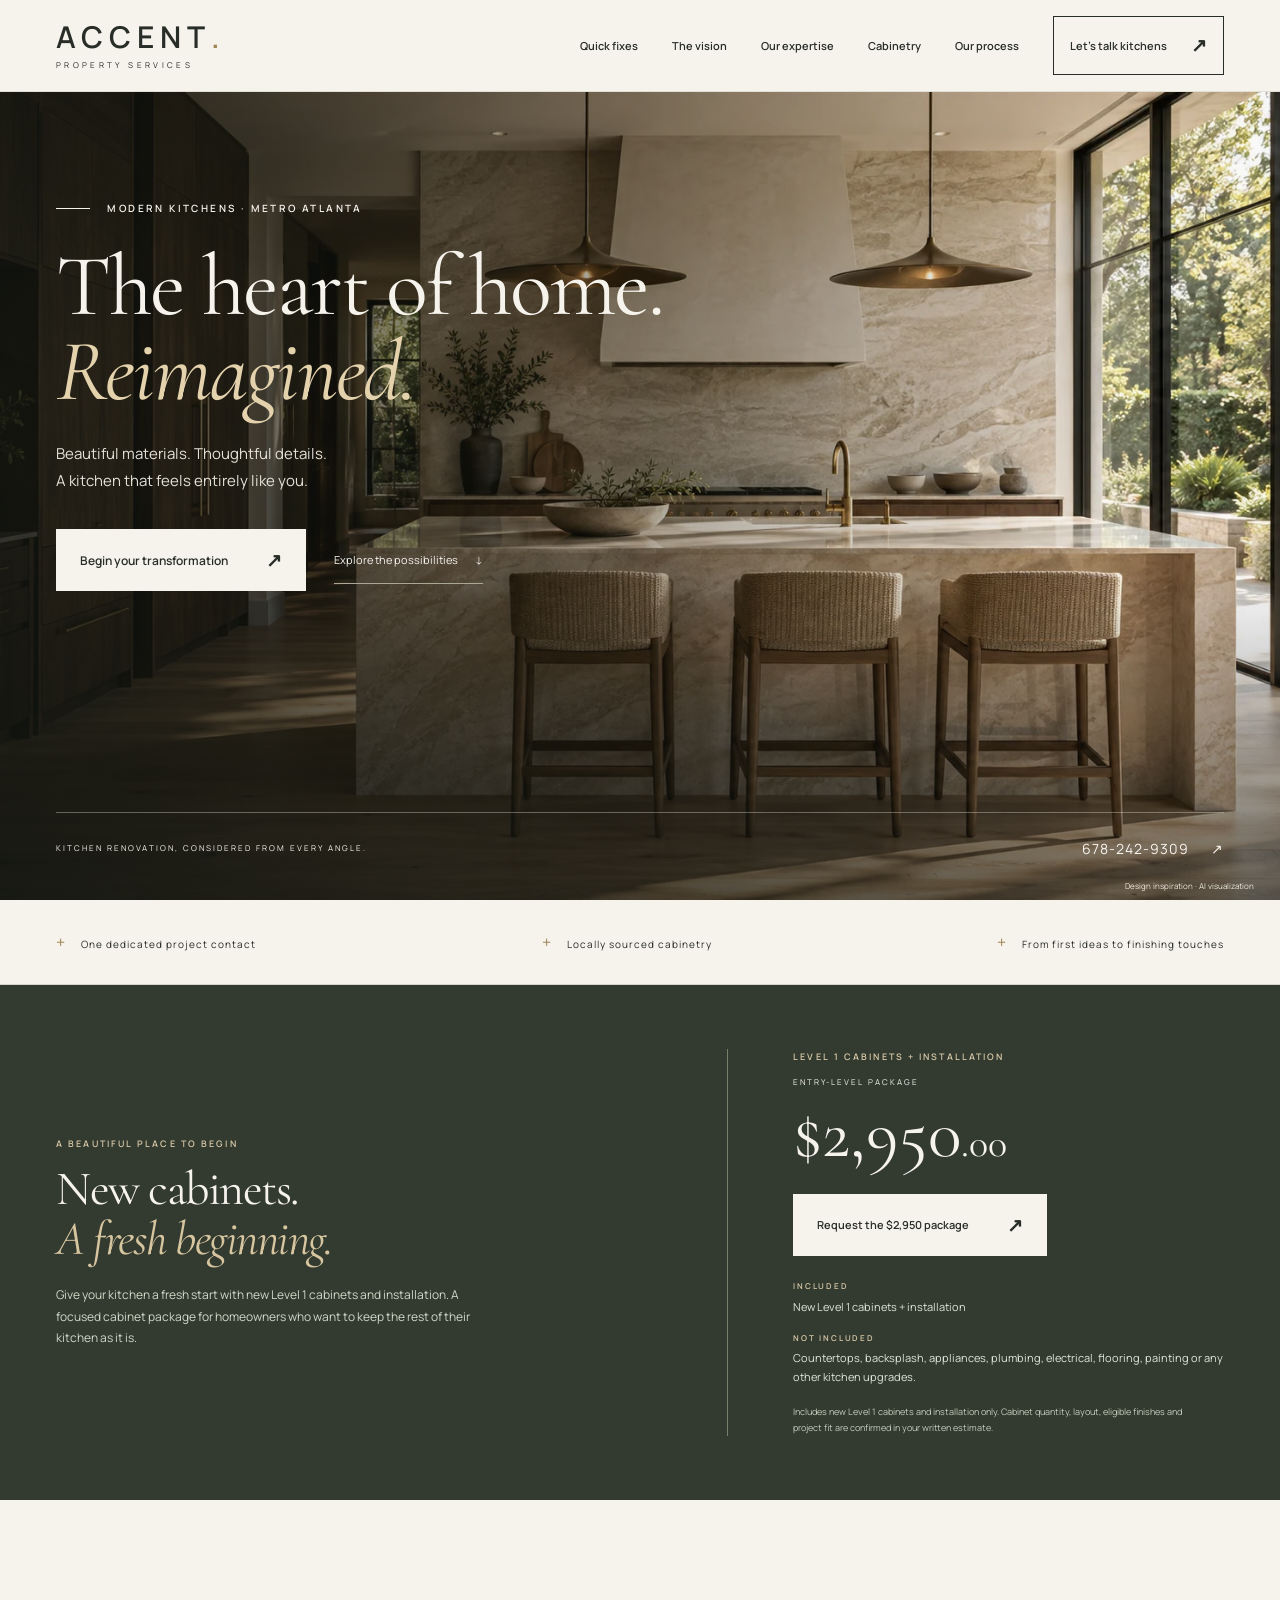
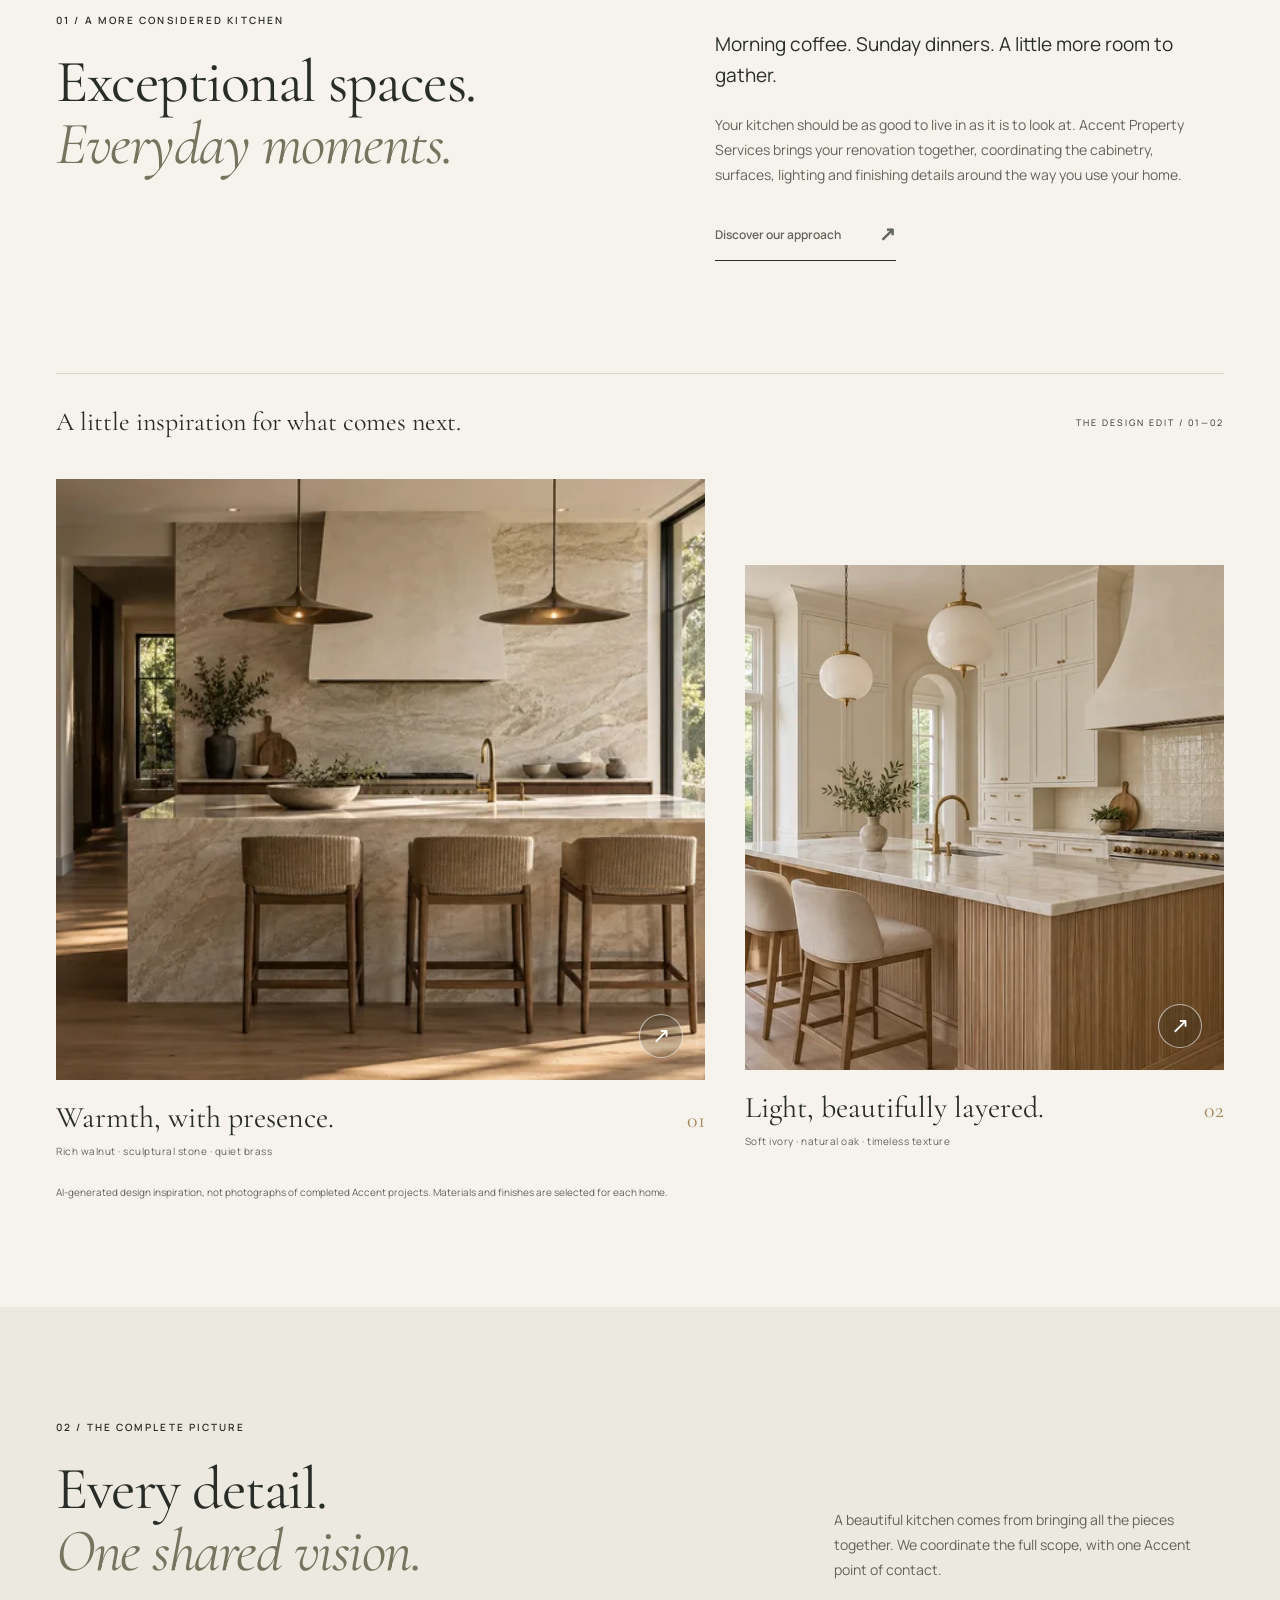
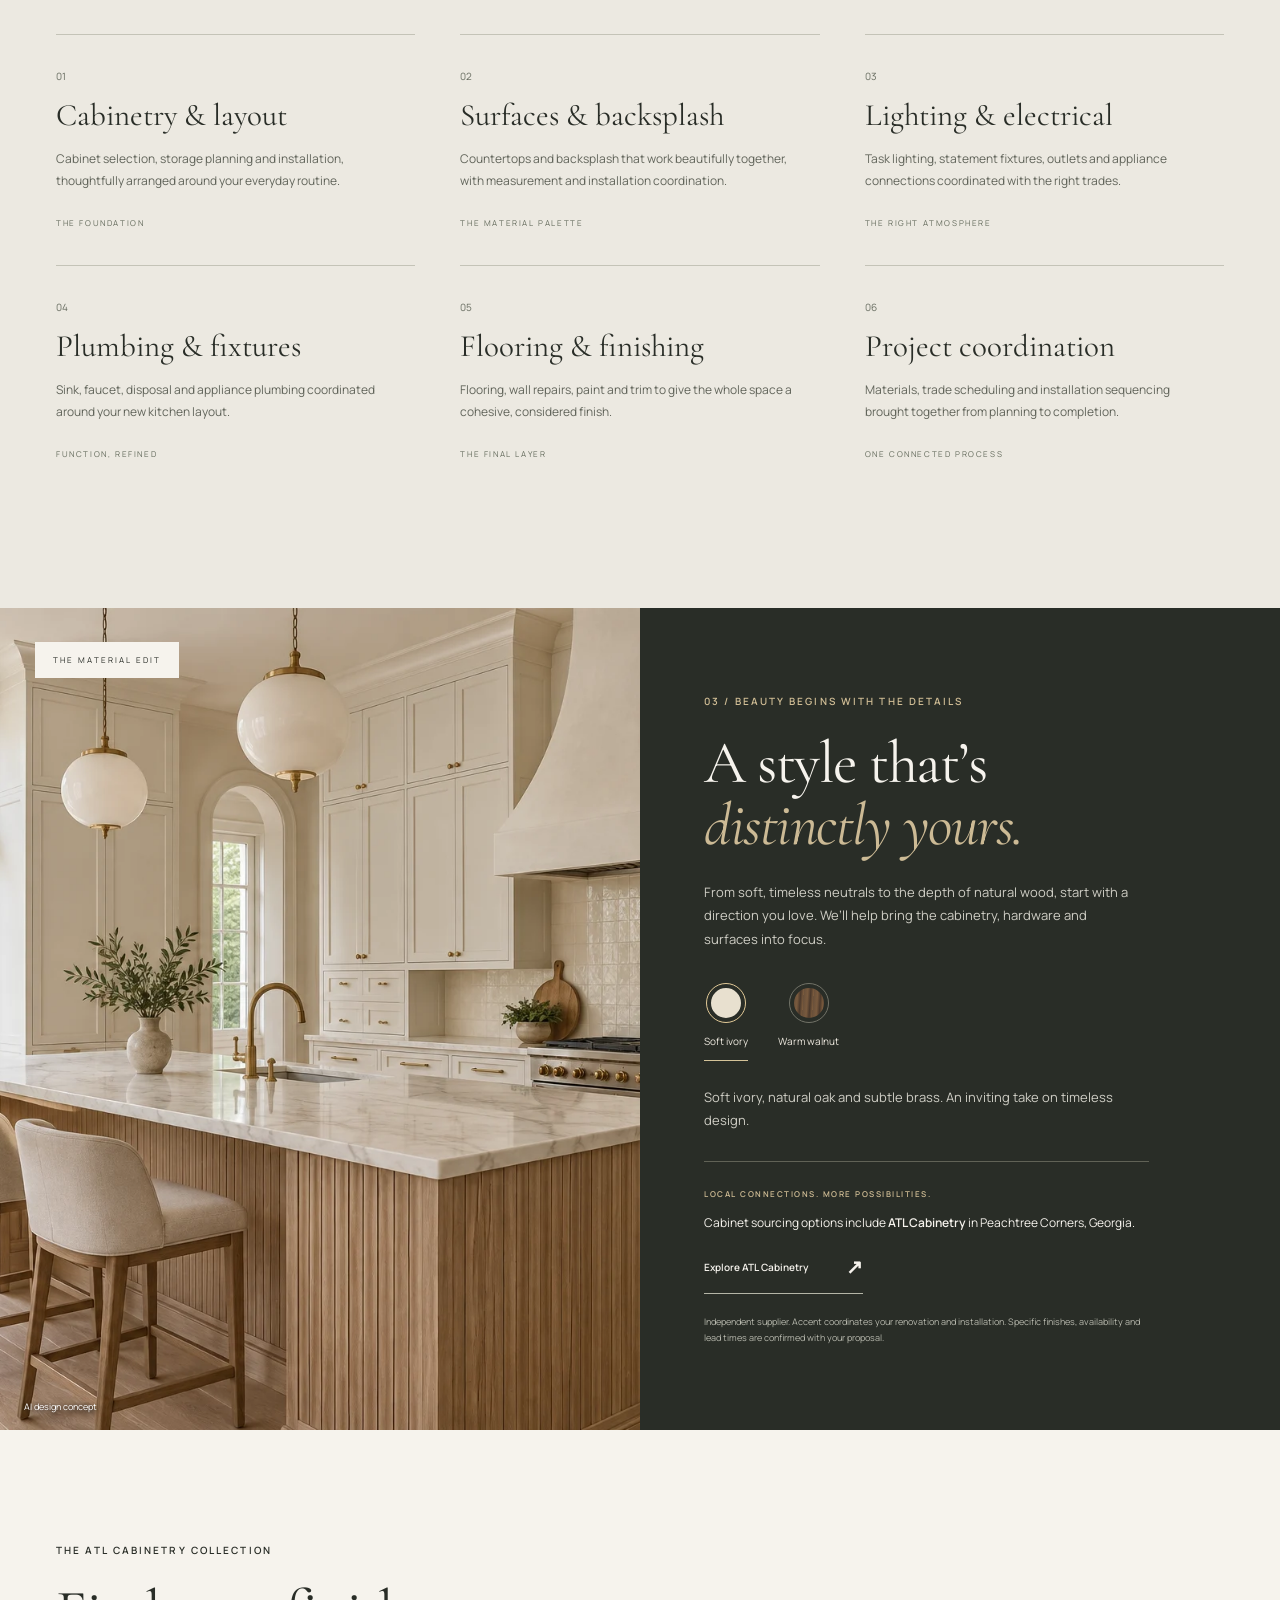
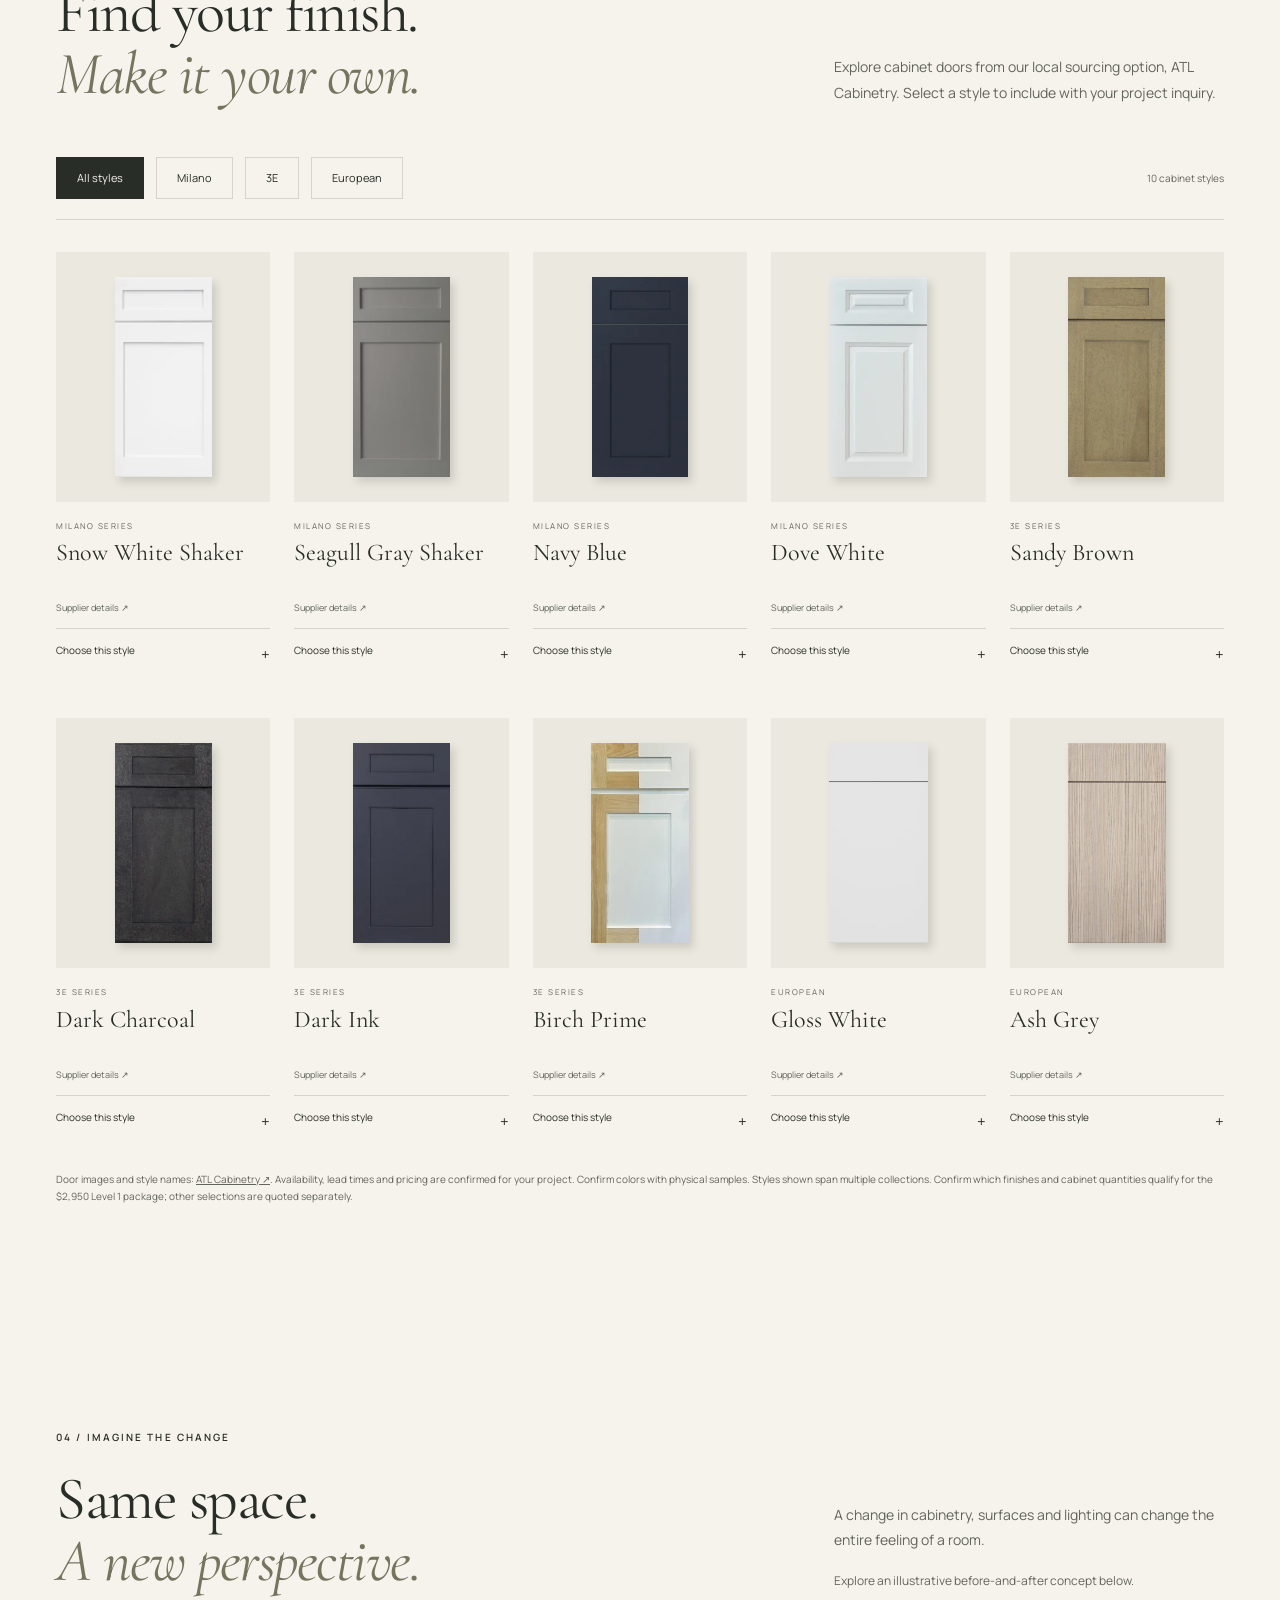
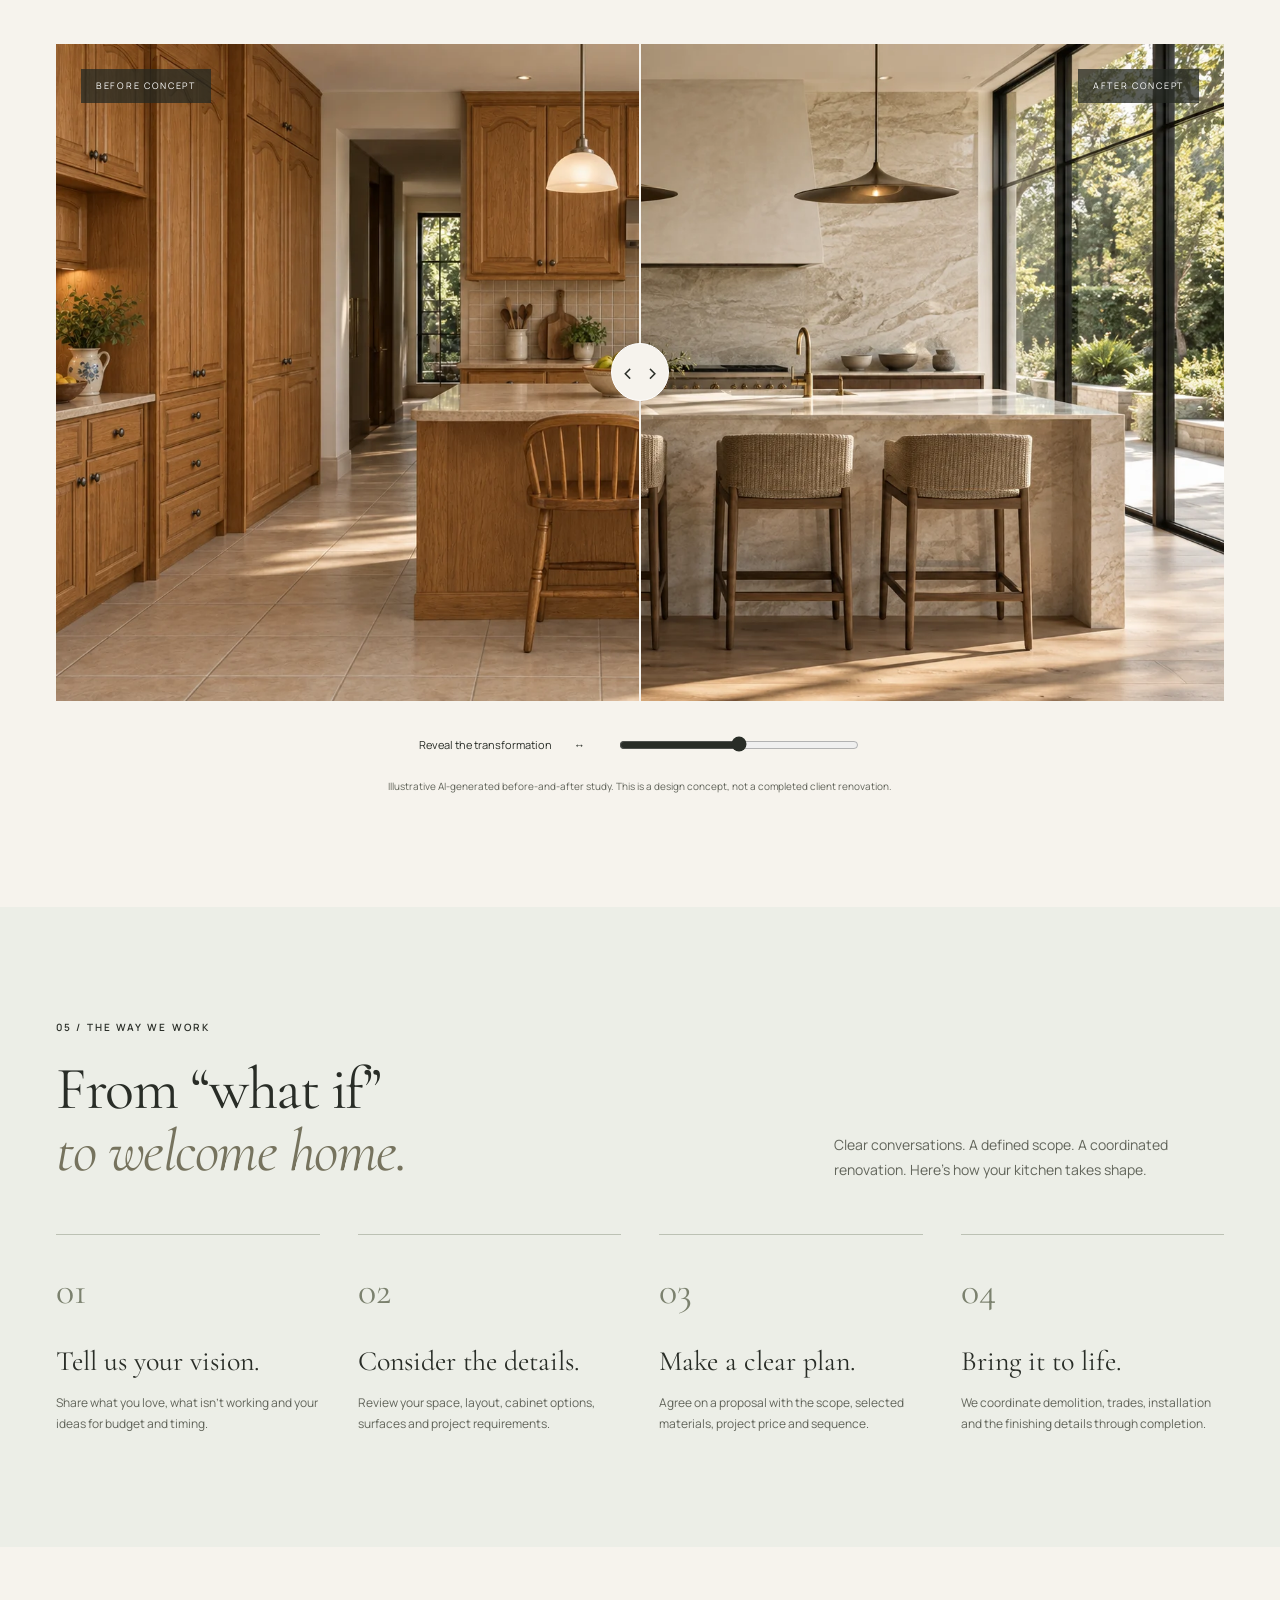
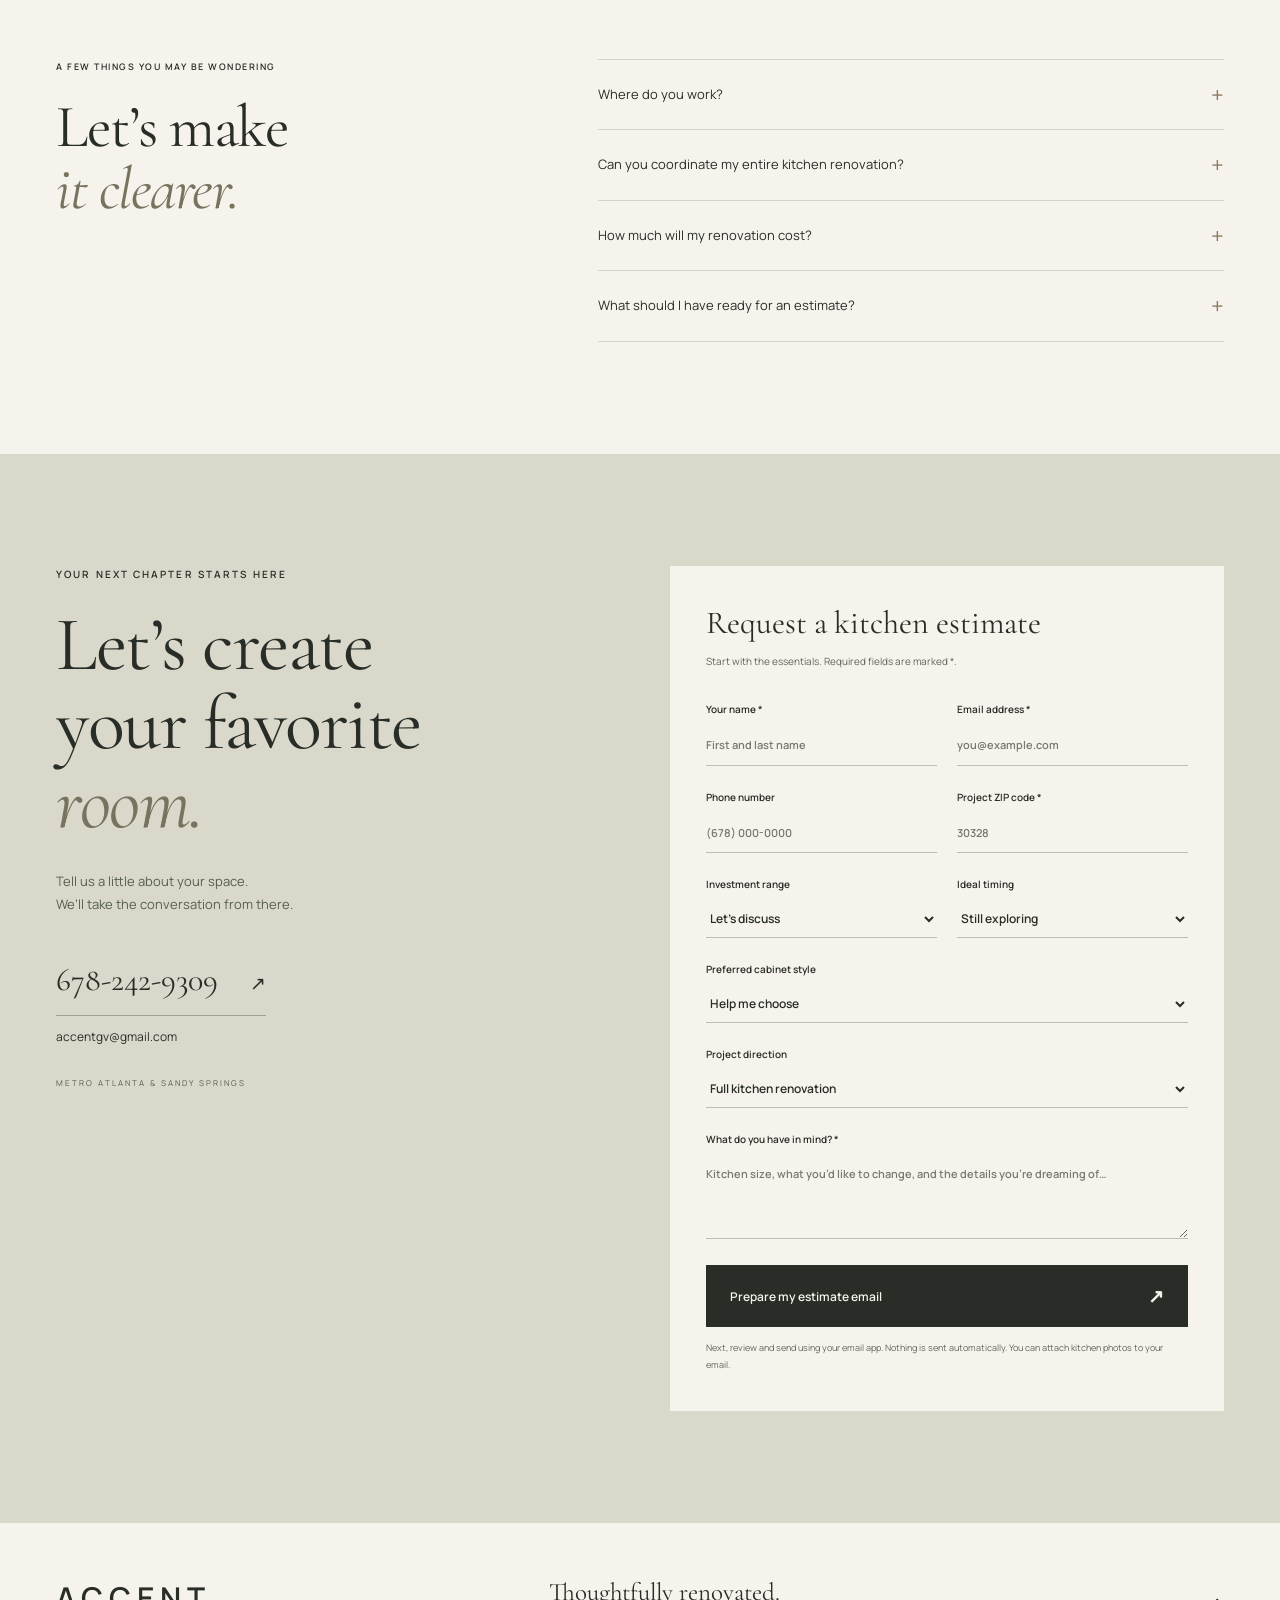
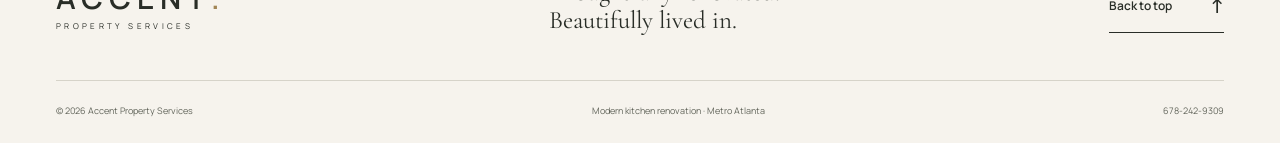
==== commit 8e37894a: "Link kitchen quick fixes page from main navigation" ====
--- a/index.html
+++ b/index.html
@@ -1,6 +1,14 @@
 <!doctype html>
 <html lang="en">
 <head>
+  <!-- Google tag (gtag.js) -->
+  <script async src="https://www.googletagmanager.com/gtag/js?id=G-FBXDWEWKCQ"></script>
+  <script>
+    window.dataLayer = window.dataLayer || [];
+    function gtag(){dataLayer.push(arguments);}
+    gtag('js', new Date());
+    gtag('config', 'G-FBXDWEWKCQ');
+  </script>
   <meta charset="utf-8">
   <meta name="viewport" content="width=device-width, initial-scale=1">
   <meta name="theme-color" content="#292d27">
@@ -24,7 +32,7 @@
   <header class="site-header" id="top"><div class="header-inner">
     <a class="brand" href="#top" aria-label="Accent Property Services home"><span class="brand-name">ACCENT<span class="brand-dot">.</span></span><span class="brand-sub">PROPERTY SERVICES</span></a>
     <button class="menu-toggle" type="button" aria-expanded="false" aria-controls="main-nav" hidden><span>Menu</span><span class="menu-icon" aria-hidden="true"></span></button>
-    <nav class="main-nav" id="main-nav" aria-label="Main navigation"><a href="#vision">The vision</a><a href="#services">Our expertise</a><a href="#cabinet-styles">Cabinetry</a><a href="#process">Our process</a><a class="nav-cta" href="#estimate">Let’s talk kitchens <span aria-hidden="true">↗</span></a></nav>
+    <nav class="main-nav" id="main-nav" aria-label="Main navigation"><a href="kitchen-quick-fixes.html">Quick fixes</a><a href="#vision">The vision</a><a href="#services">Our expertise</a><a href="#cabinet-styles">Cabinetry</a><a href="#process">Our process</a><a class="nav-cta" href="#estimate">Let’s talk kitchens <span aria-hidden="true">↗</span></a></nav>
   </div></header>
   <main id="main">
     <section class="hero" aria-labelledby="hero-heading">
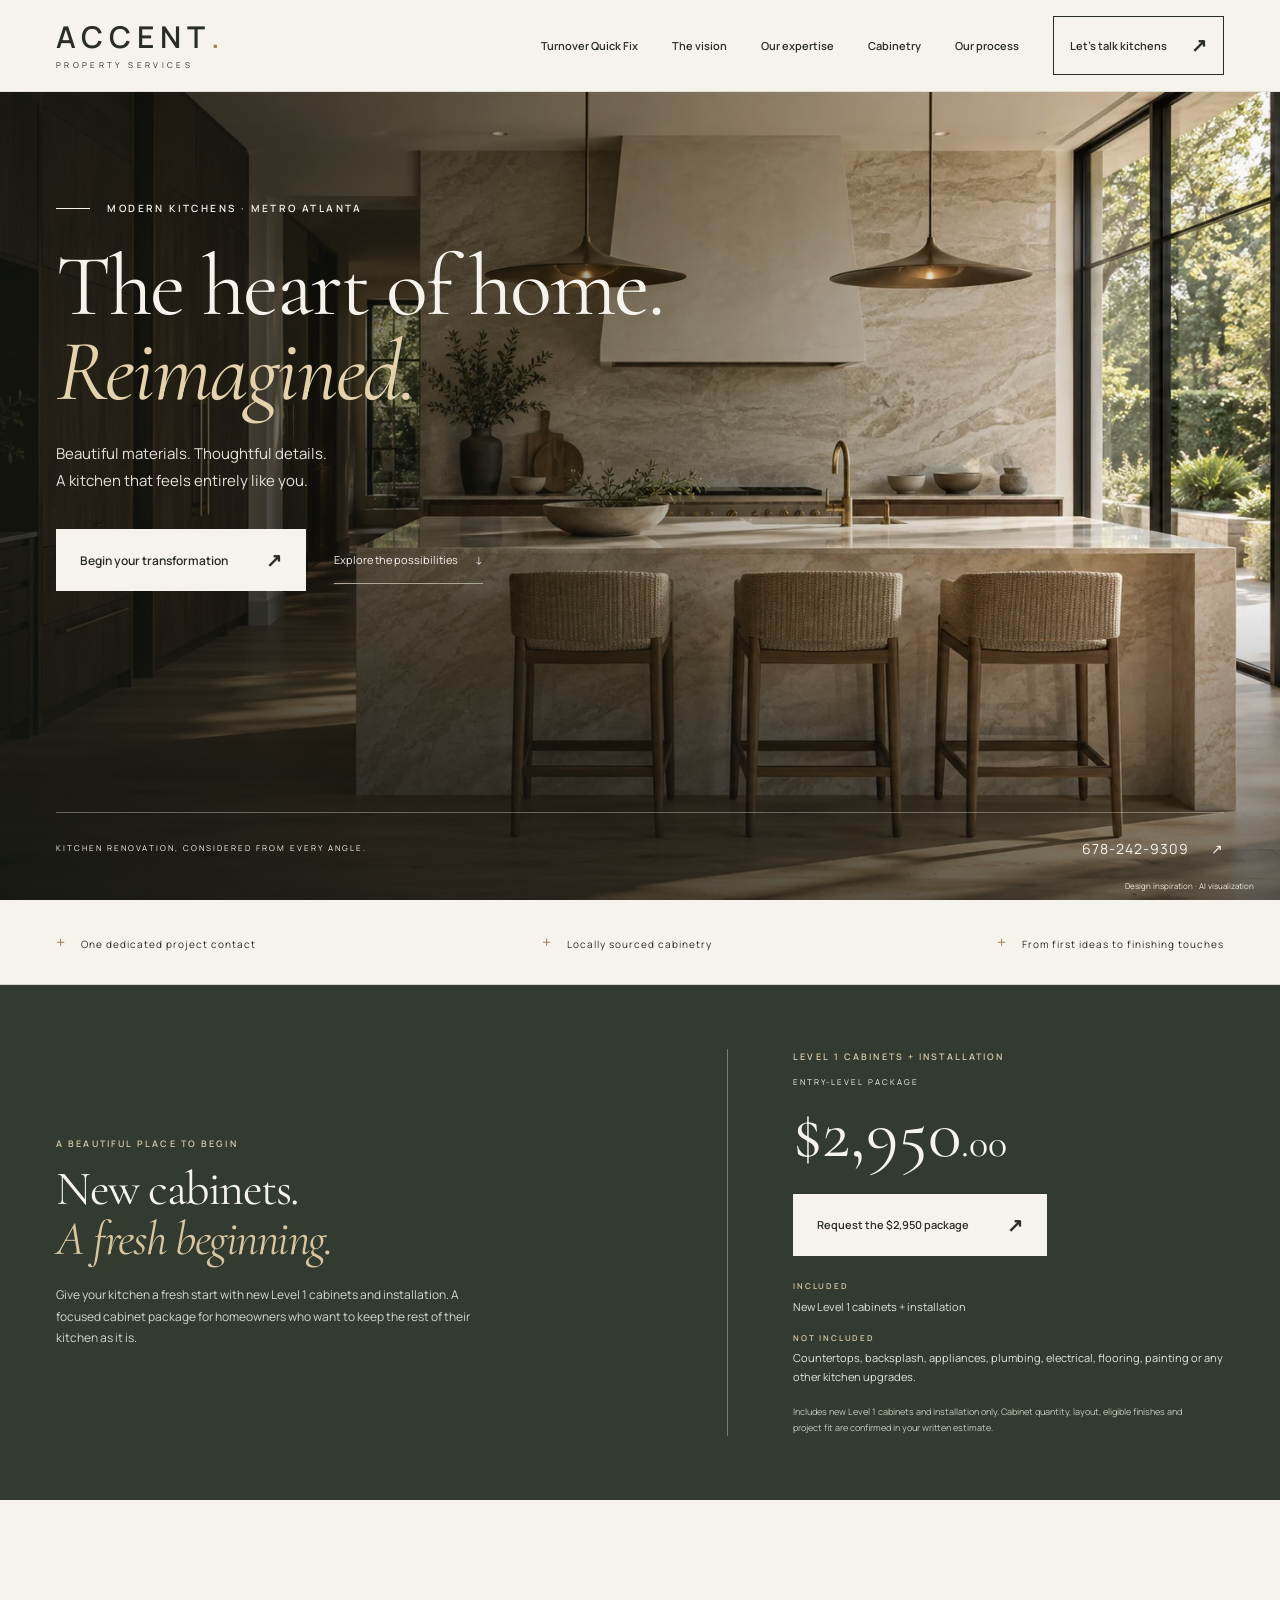
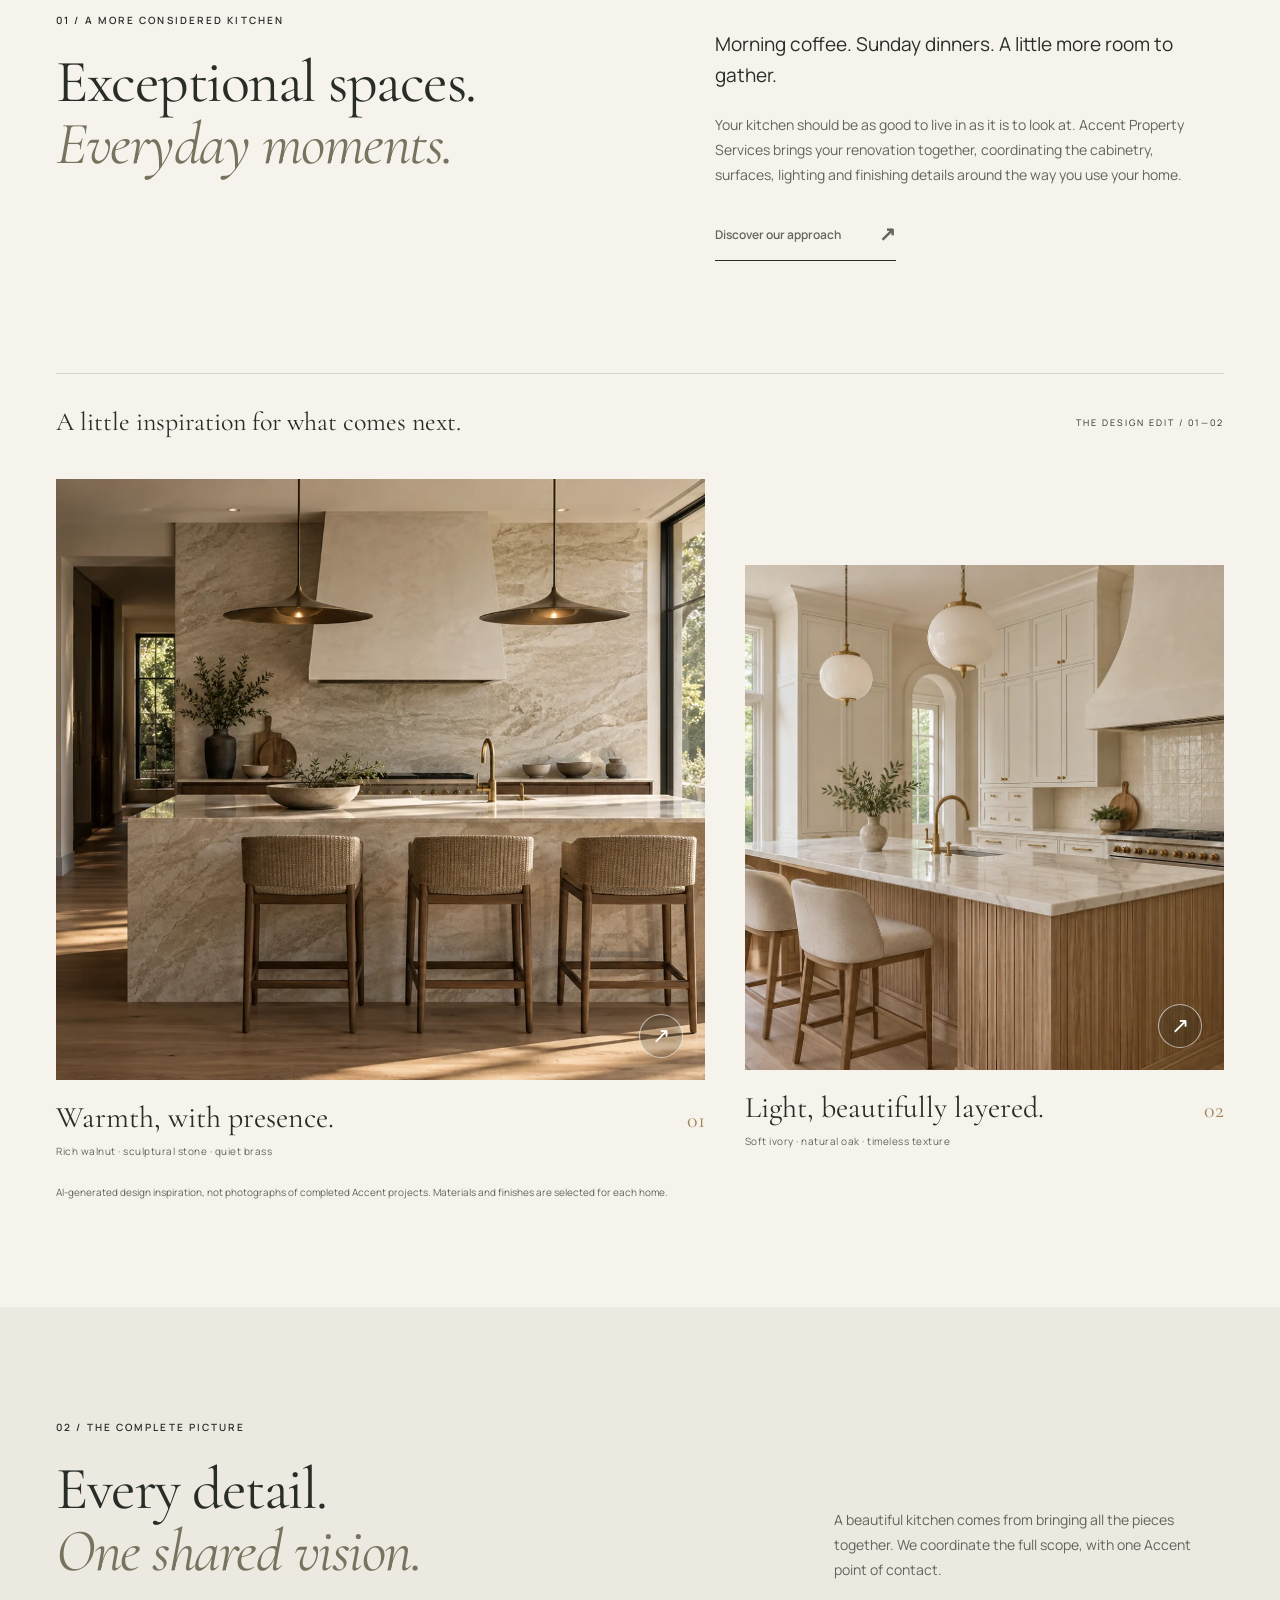
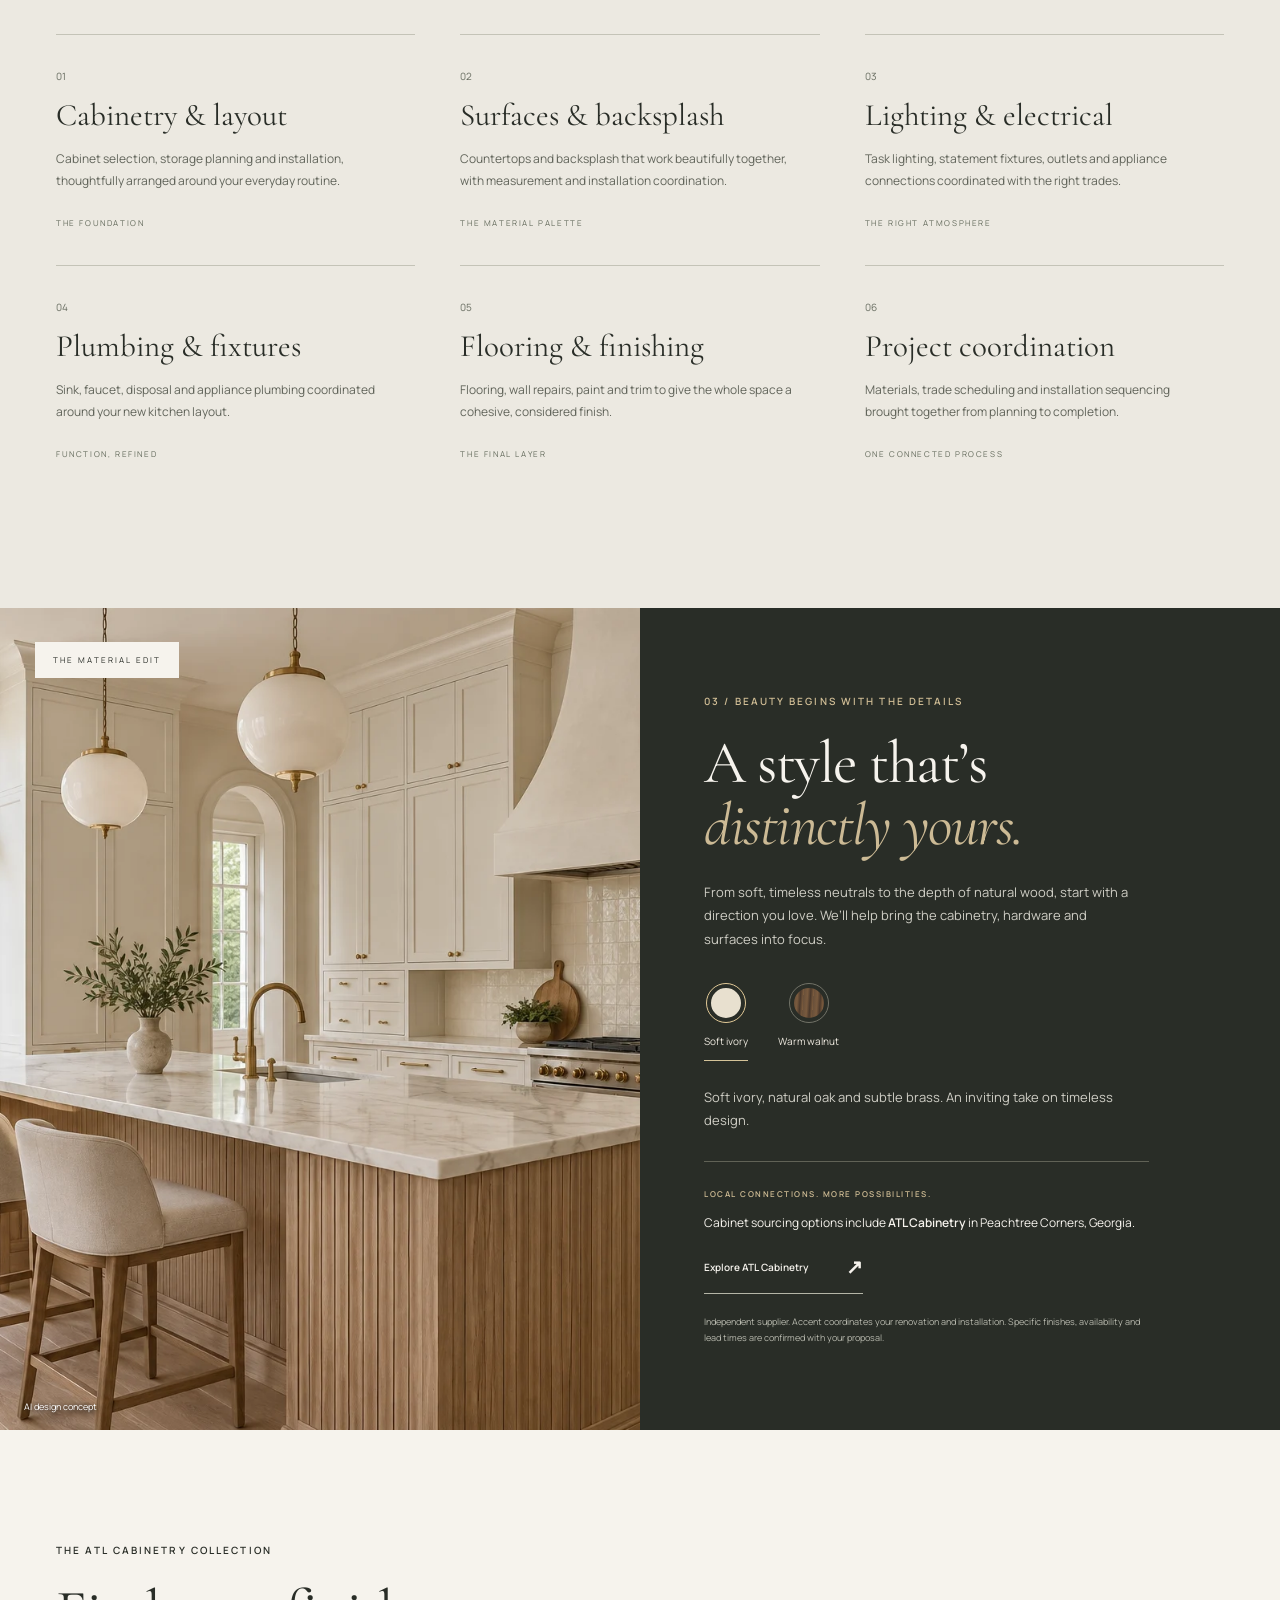
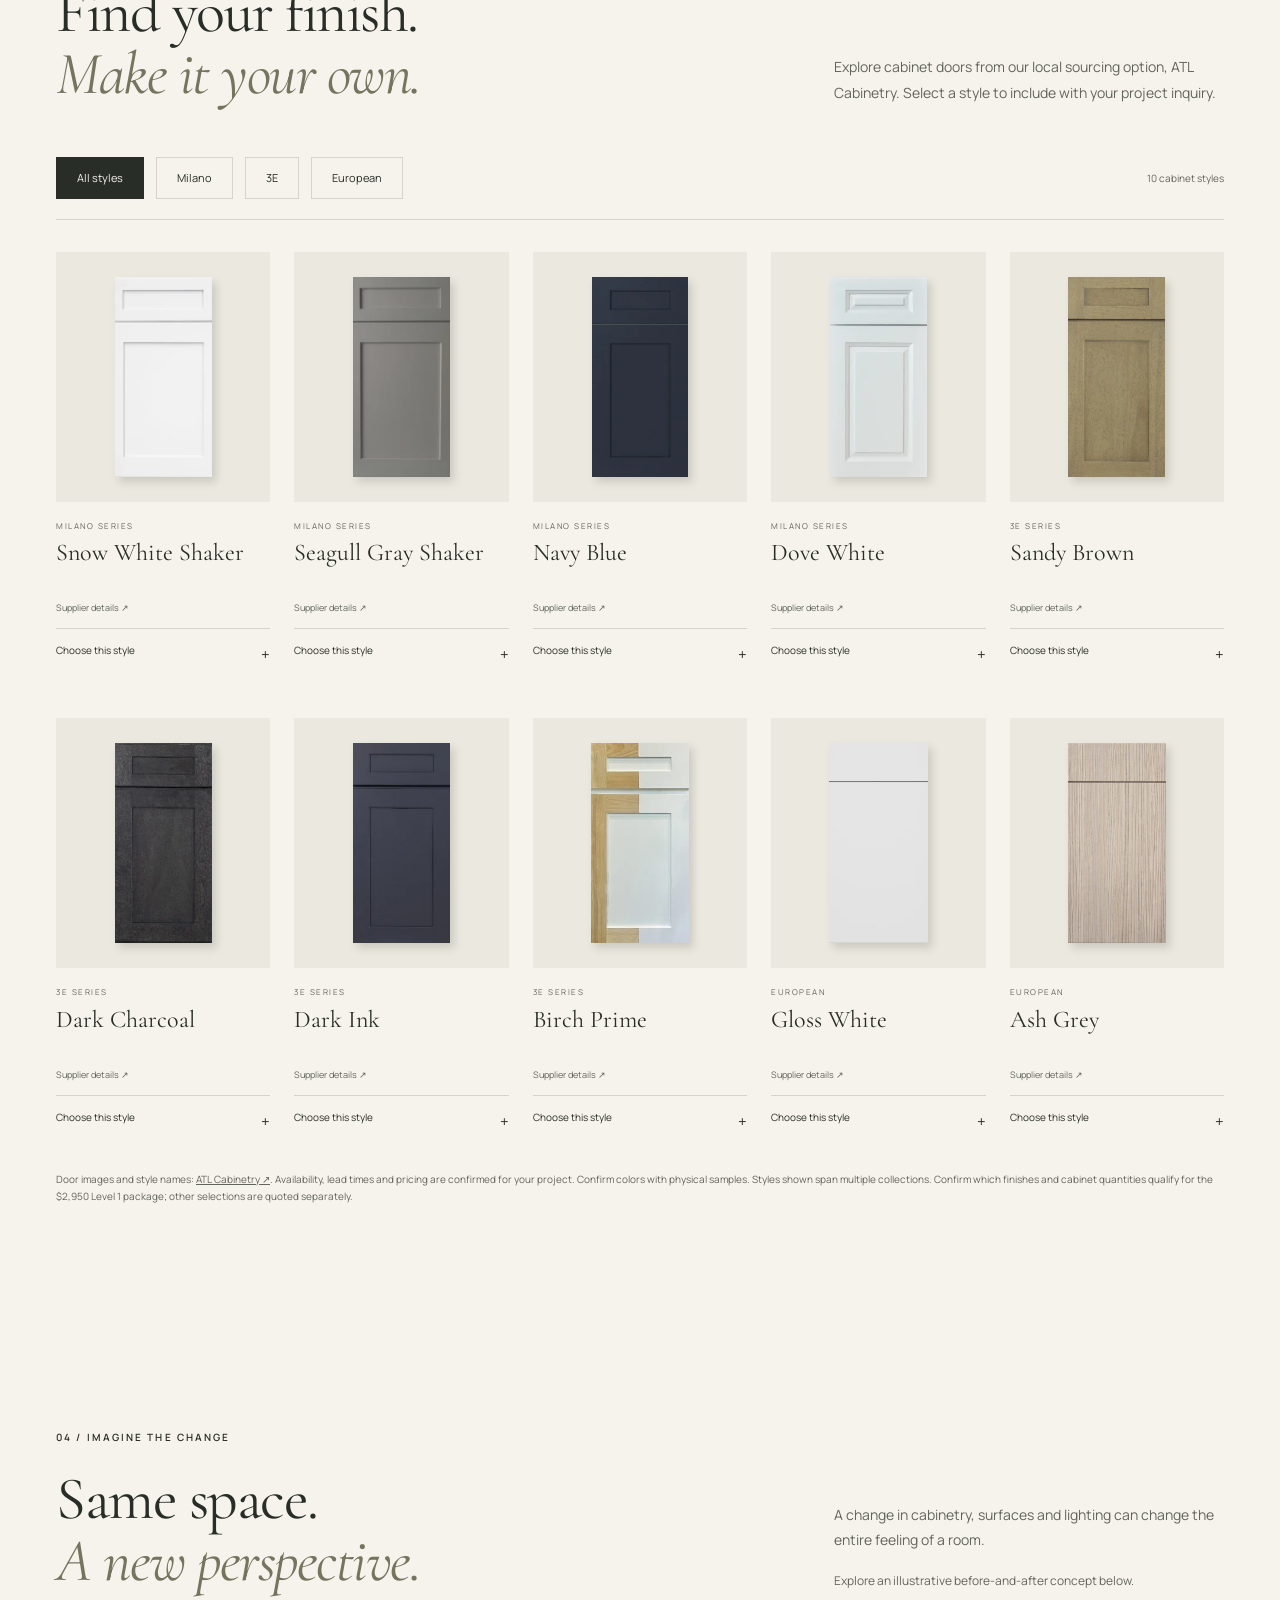
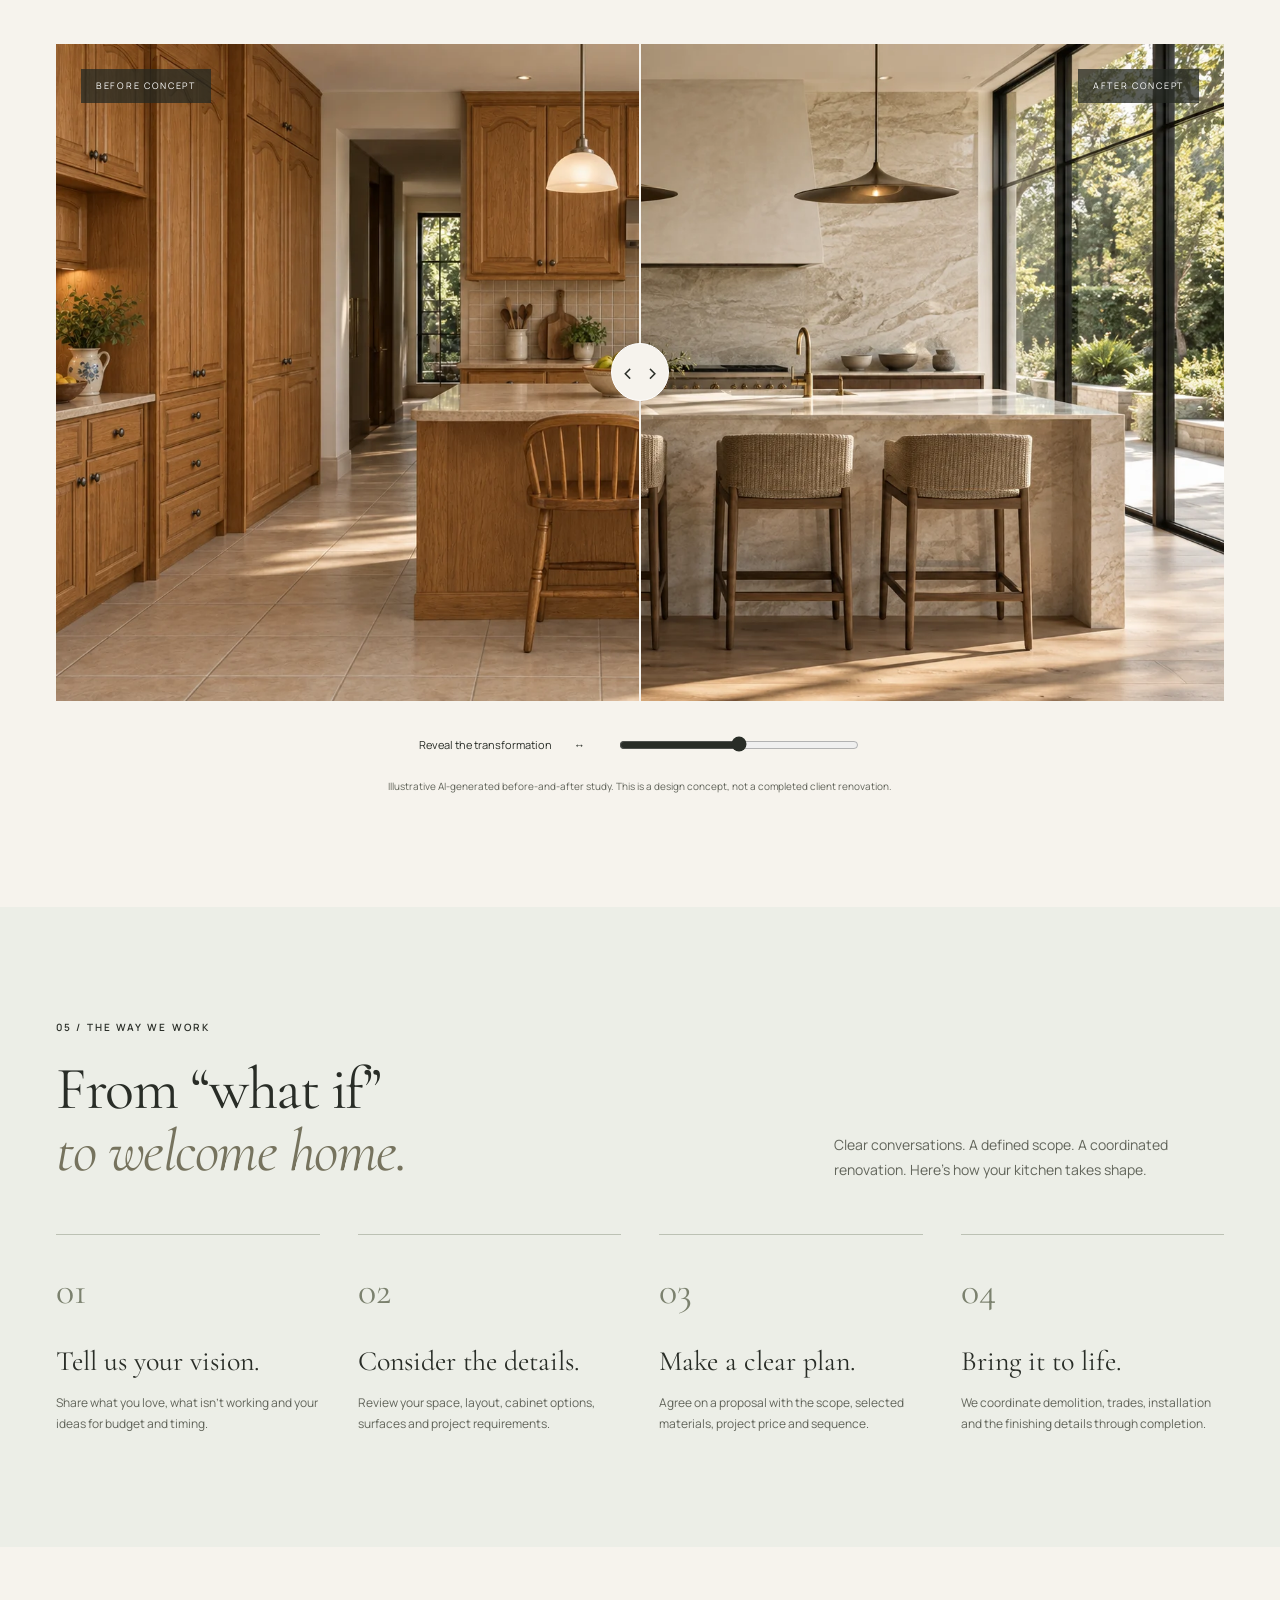
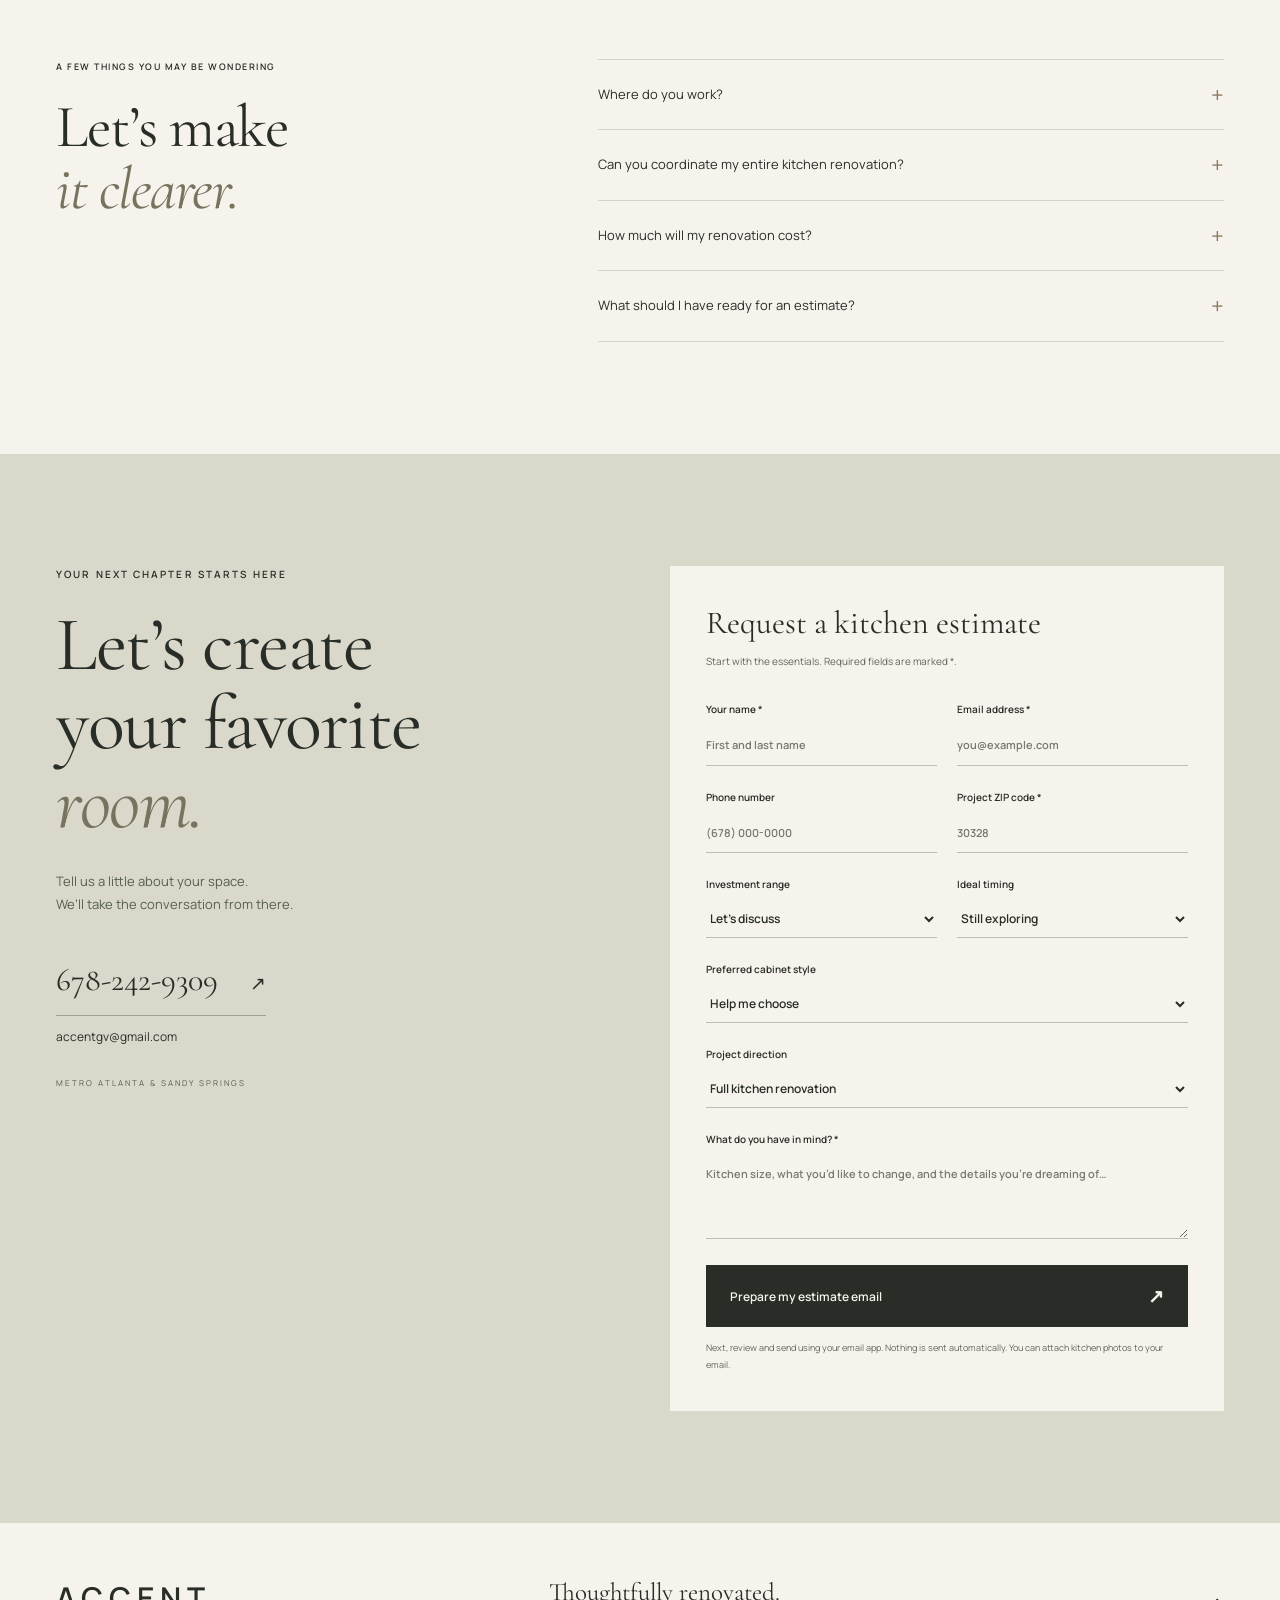
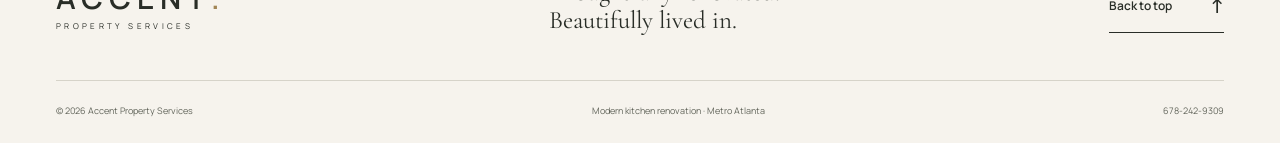
==== commit 4b82cf97: "Point navigation to turnover quick-fix campaign page" ====
--- a/index.html
+++ b/index.html
@@ -32,7 +32,7 @@
   <header class="site-header" id="top"><div class="header-inner">
     <a class="brand" href="#top" aria-label="Accent Property Services home"><span class="brand-name">ACCENT<span class="brand-dot">.</span></span><span class="brand-sub">PROPERTY SERVICES</span></a>
     <button class="menu-toggle" type="button" aria-expanded="false" aria-controls="main-nav" hidden><span>Menu</span><span class="menu-icon" aria-hidden="true"></span></button>
-    <nav class="main-nav" id="main-nav" aria-label="Main navigation"><a href="kitchen-quick-fixes.html">Quick fixes</a><a href="#vision">The vision</a><a href="#services">Our expertise</a><a href="#cabinet-styles">Cabinetry</a><a href="#process">Our process</a><a class="nav-cta" href="#estimate">Let’s talk kitchens <span aria-hidden="true">↗</span></a></nav>
+    <nav class="main-nav" id="main-nav" aria-label="Main navigation"><a href="turnover-kitchen-fix.html">Turnover Quick Fix</a><a href="#vision">The vision</a><a href="#services">Our expertise</a><a href="#cabinet-styles">Cabinetry</a><a href="#process">Our process</a><a class="nav-cta" href="#estimate">Let’s talk kitchens <span aria-hidden="true">↗</span></a></nav>
   </div></header>
   <main id="main">
     <section class="hero" aria-labelledby="hero-heading">
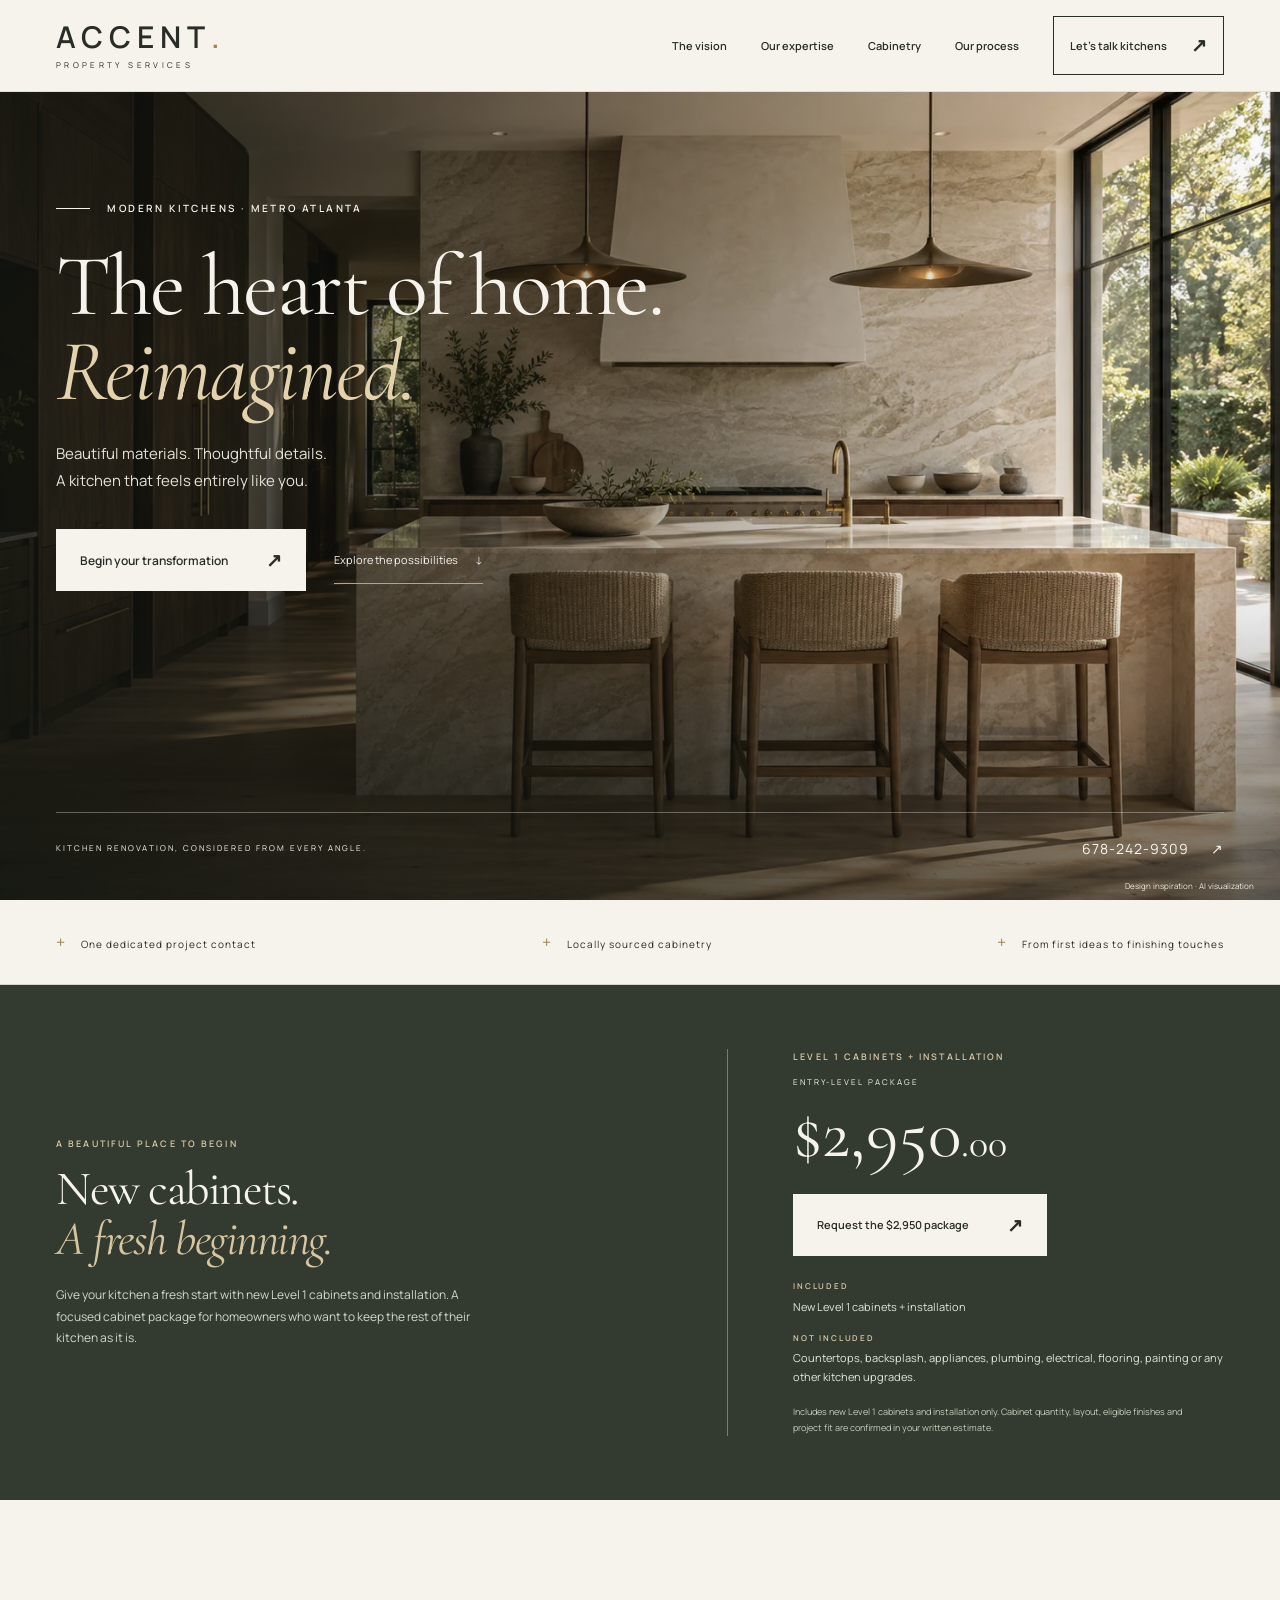
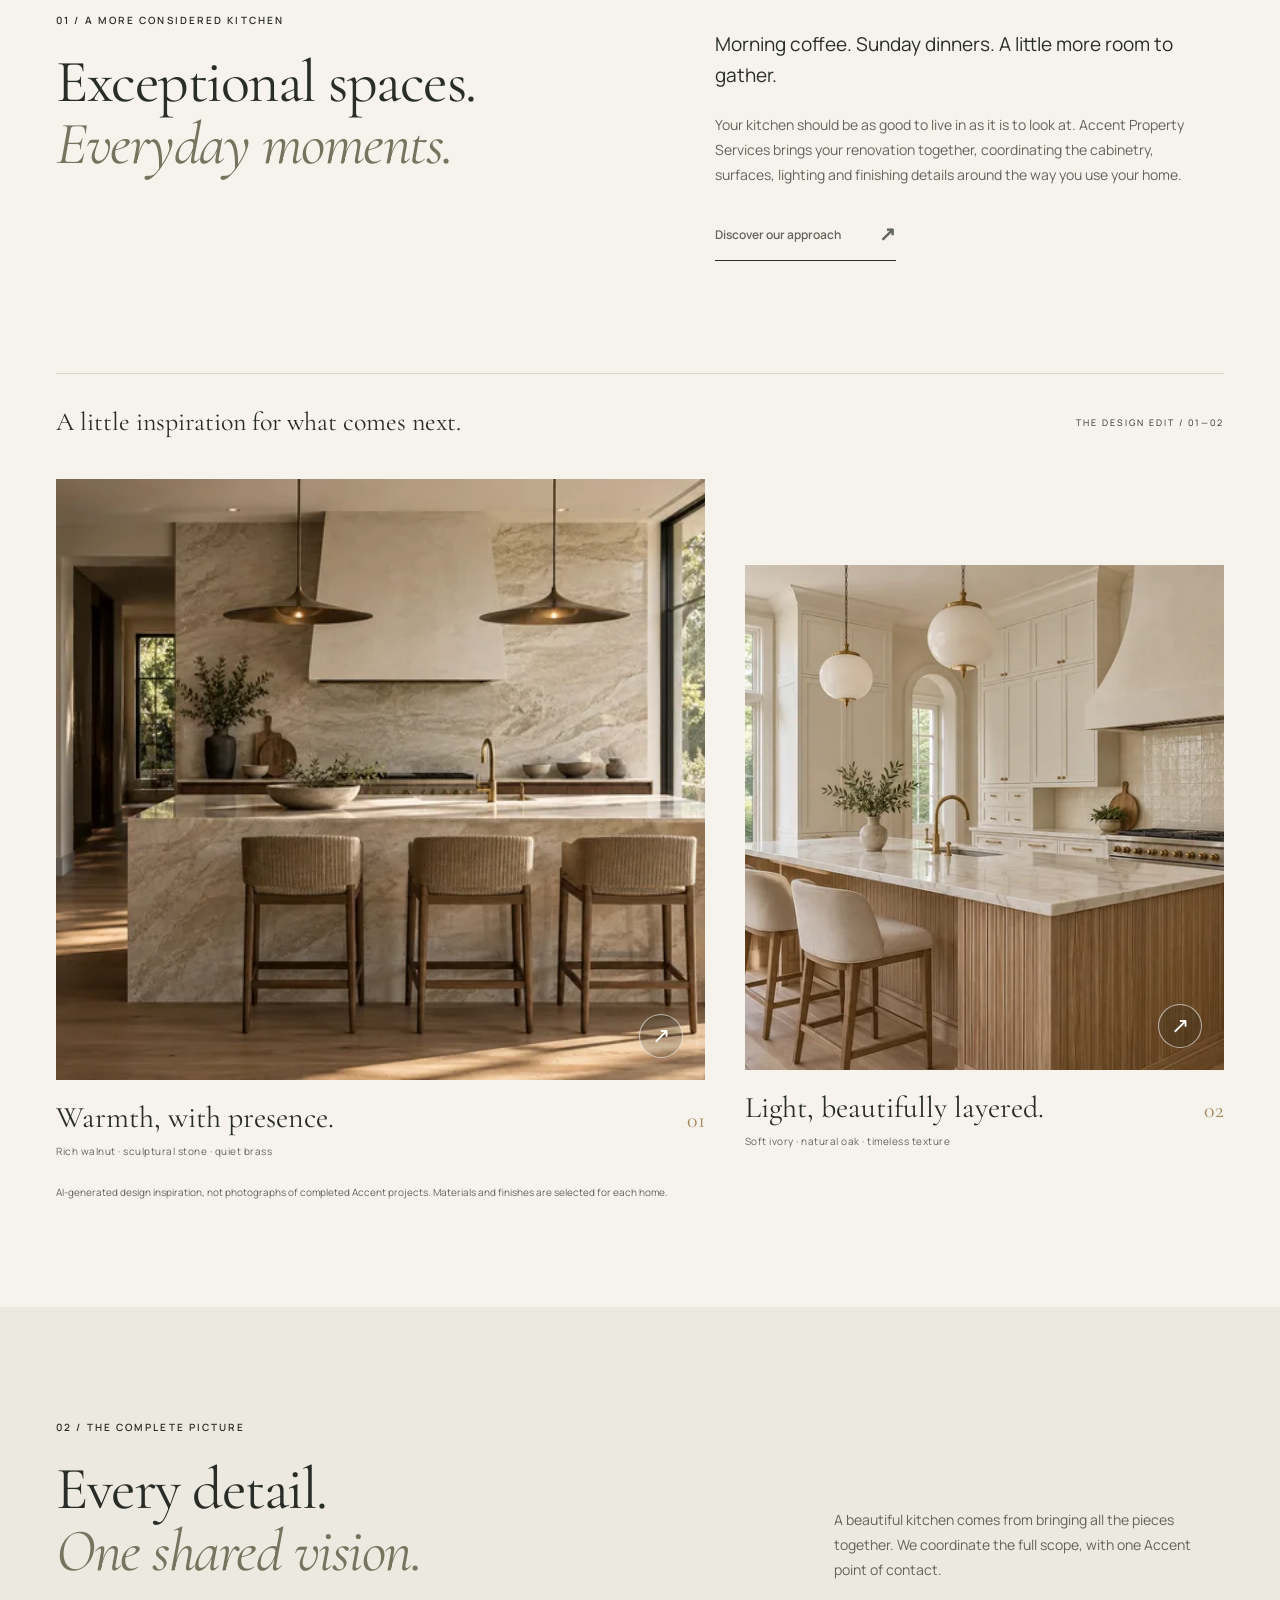
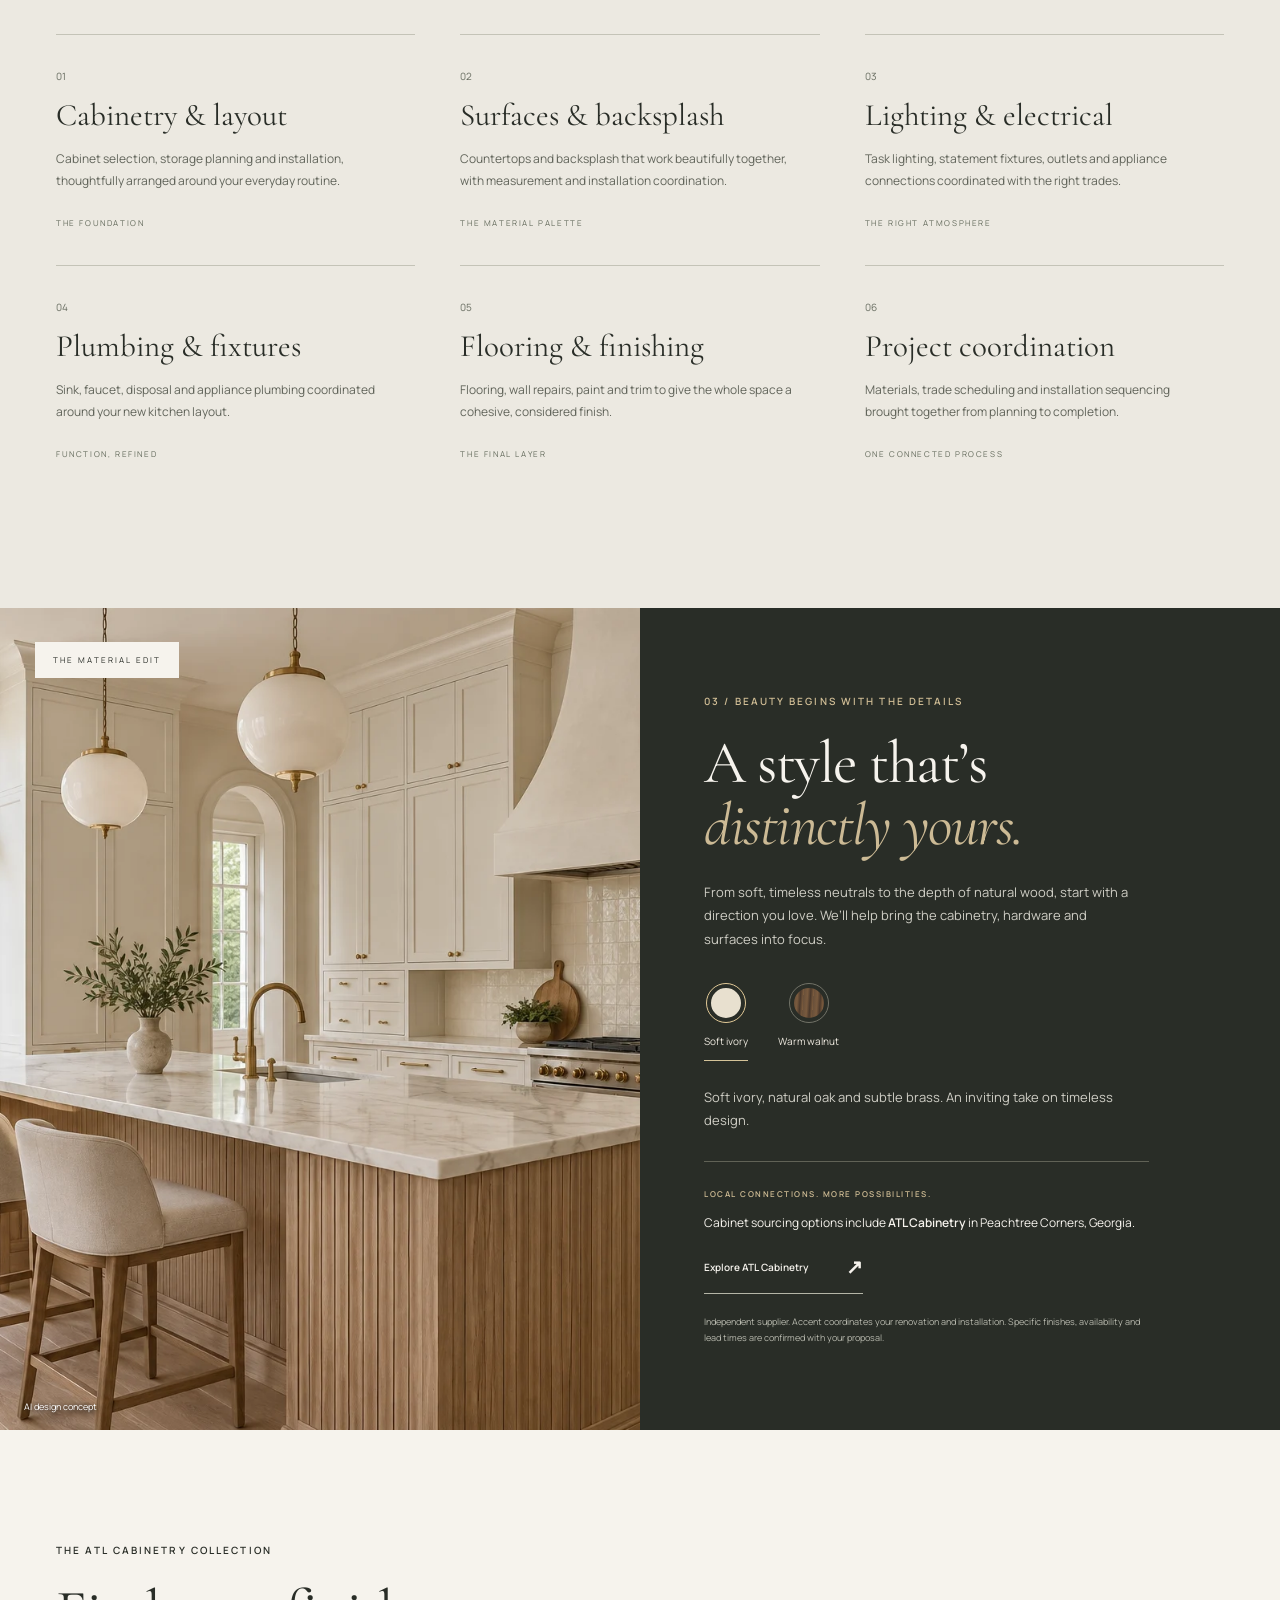
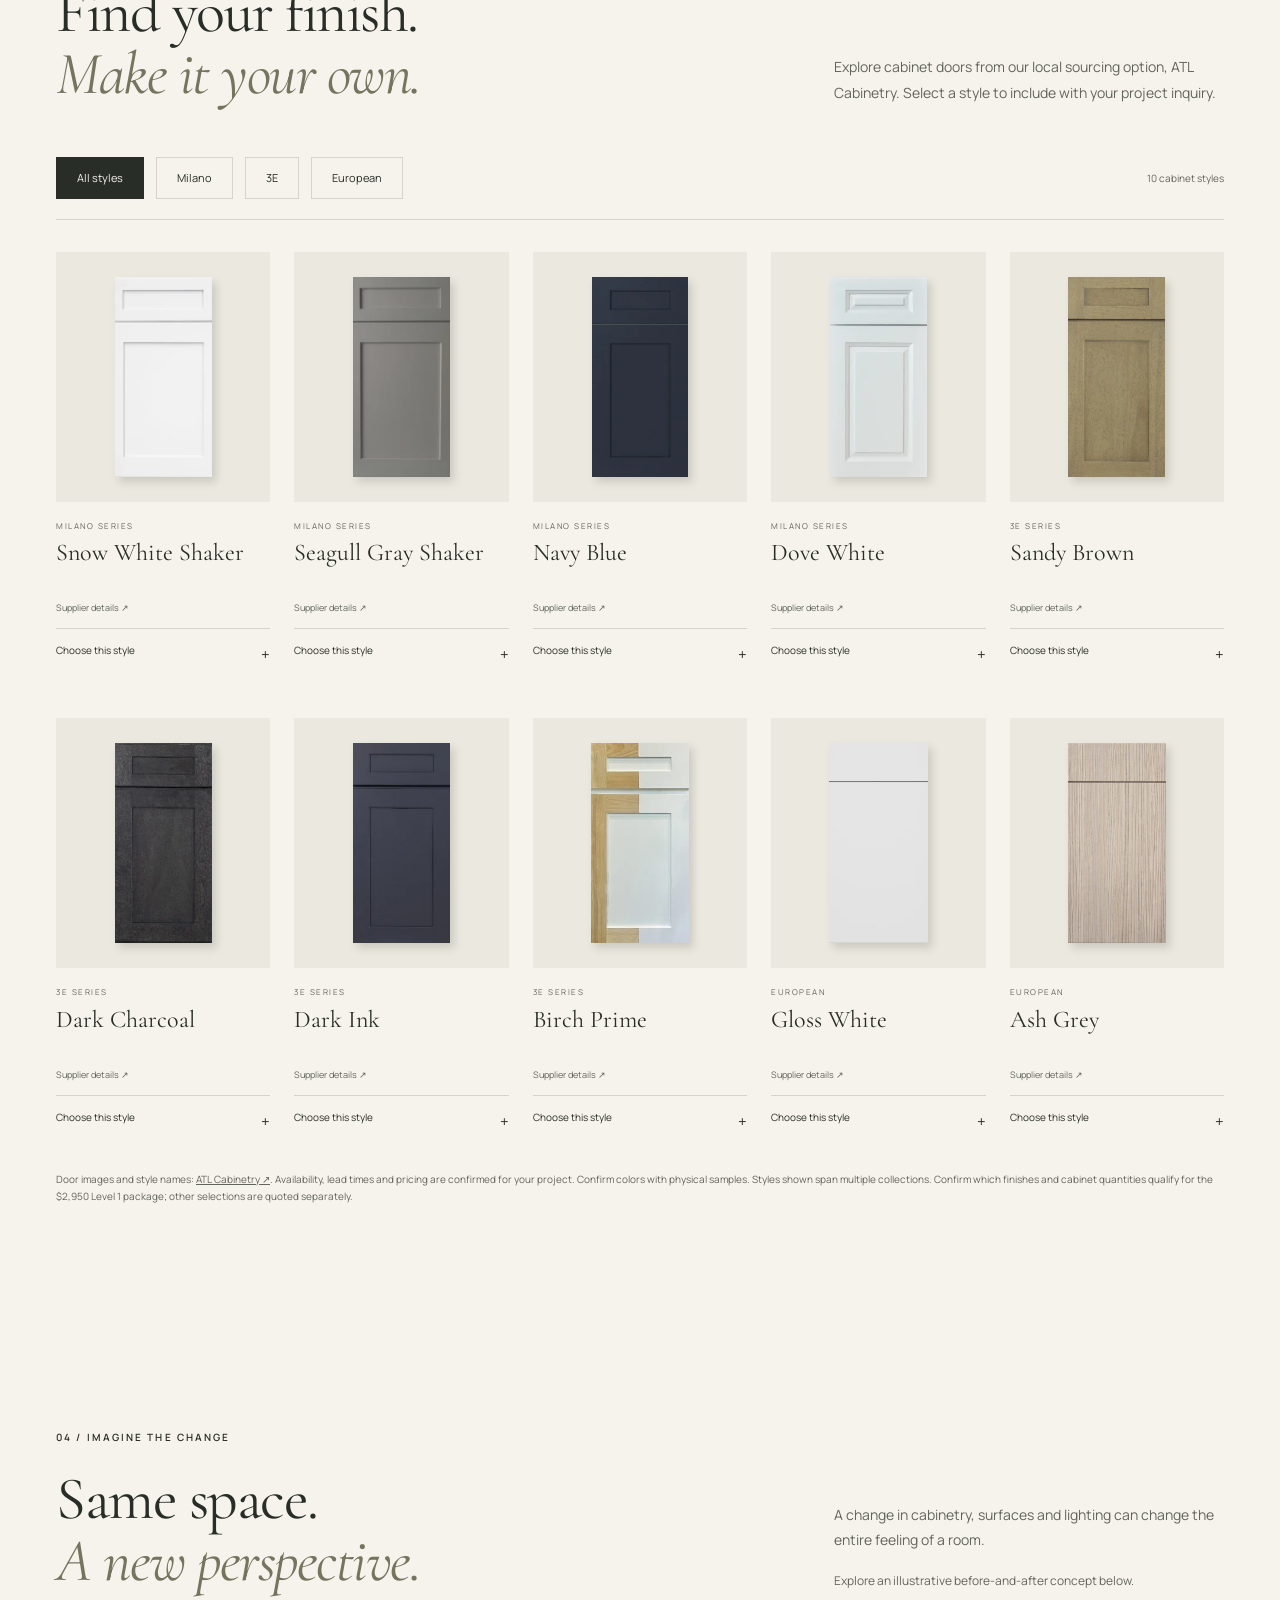
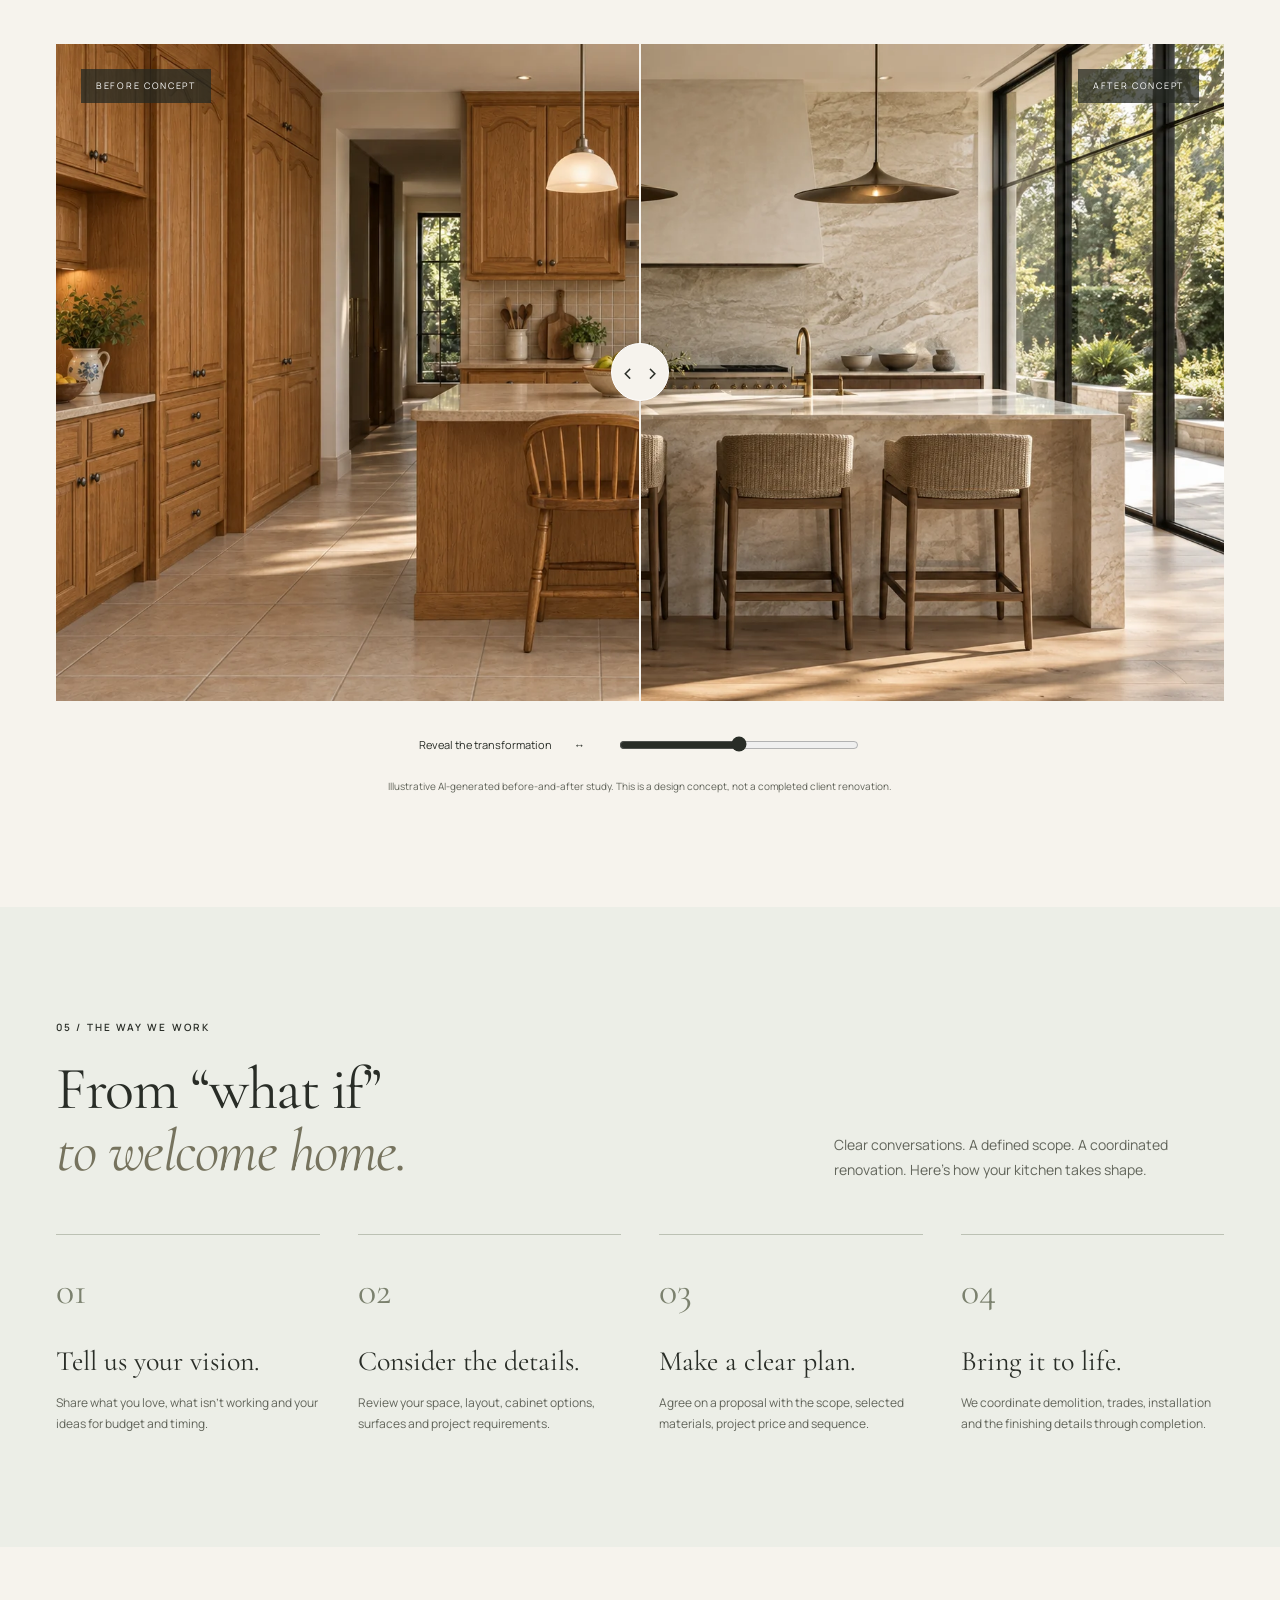
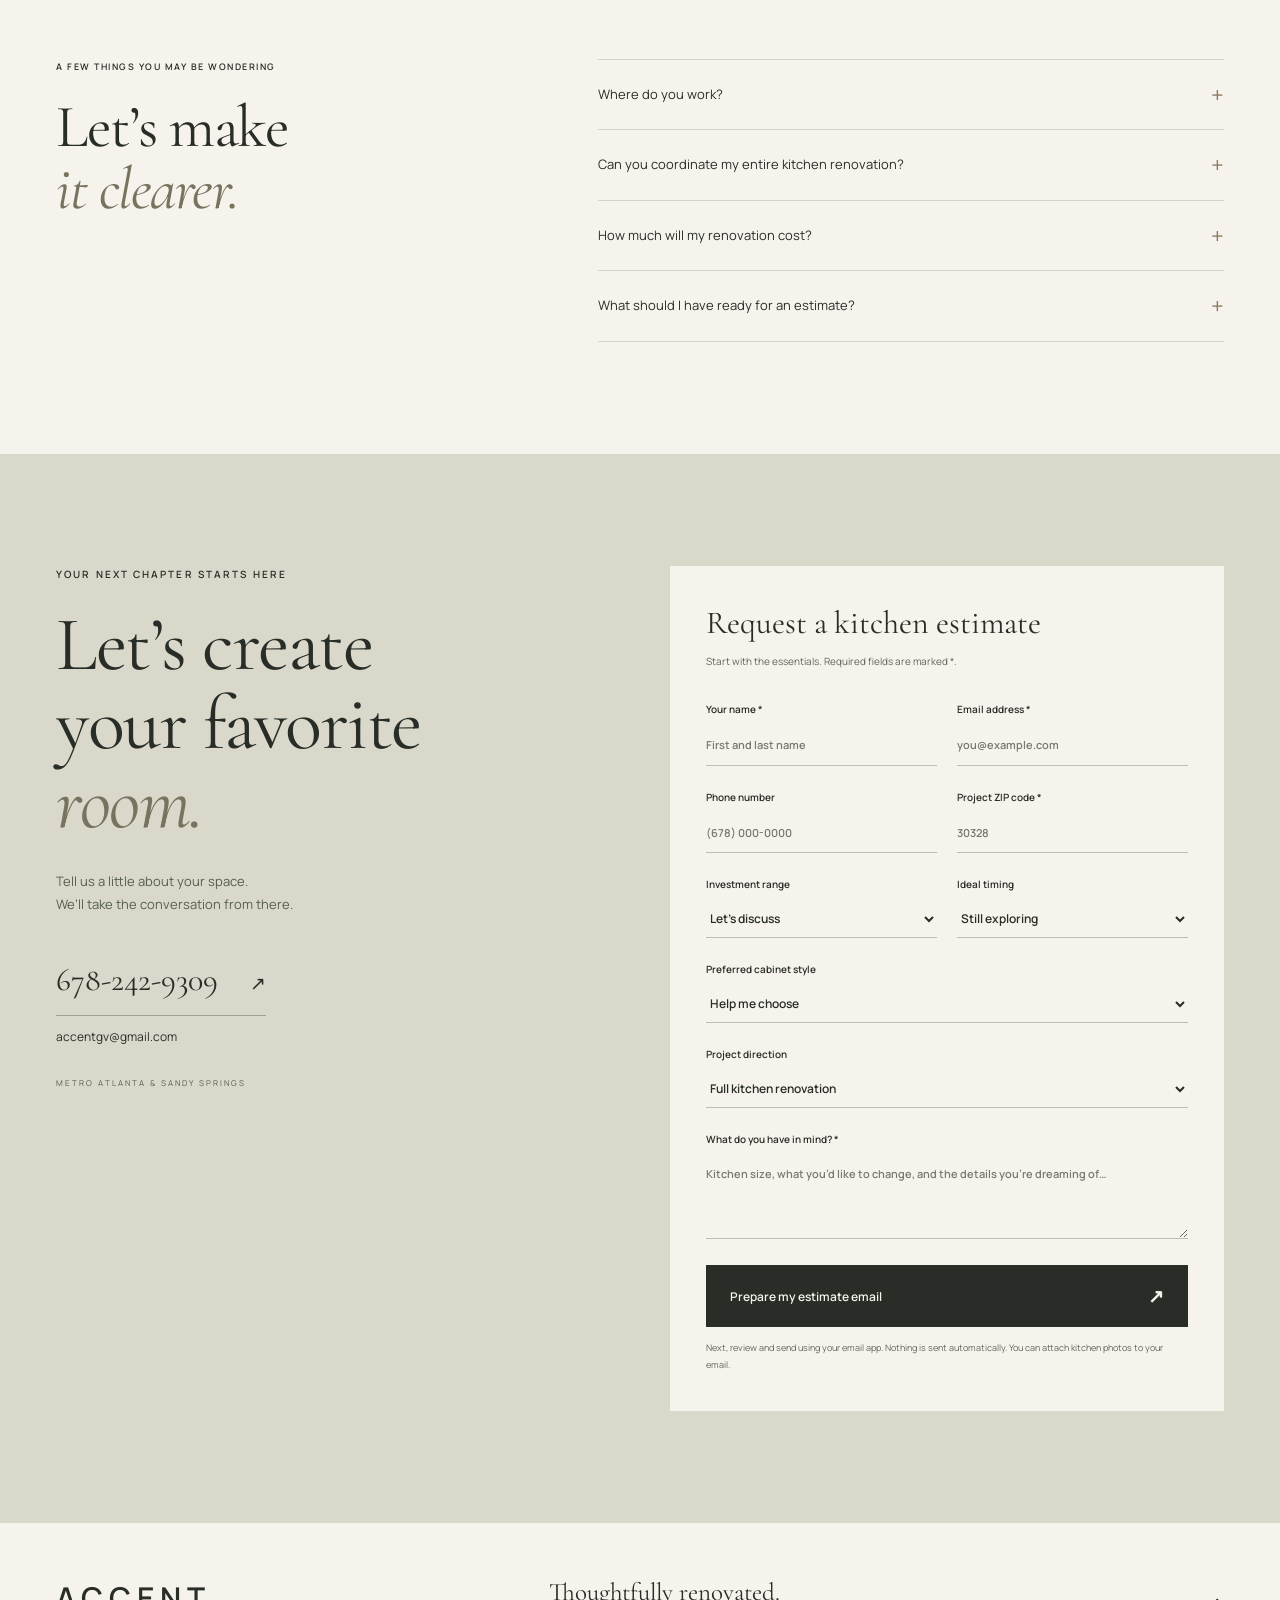
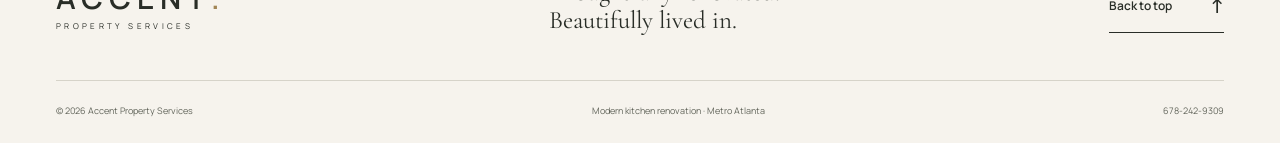
==== commit 5f98f575: "Keep original kitchen site navigation unchanged; Quick Fix is campaign-only" ====
--- a/index.html
+++ b/index.html
@@ -32,7 +32,7 @@
   <header class="site-header" id="top"><div class="header-inner">
     <a class="brand" href="#top" aria-label="Accent Property Services home"><span class="brand-name">ACCENT<span class="brand-dot">.</span></span><span class="brand-sub">PROPERTY SERVICES</span></a>
     <button class="menu-toggle" type="button" aria-expanded="false" aria-controls="main-nav" hidden><span>Menu</span><span class="menu-icon" aria-hidden="true"></span></button>
-    <nav class="main-nav" id="main-nav" aria-label="Main navigation"><a href="turnover-kitchen-fix.html">Turnover Quick Fix</a><a href="#vision">The vision</a><a href="#services">Our expertise</a><a href="#cabinet-styles">Cabinetry</a><a href="#process">Our process</a><a class="nav-cta" href="#estimate">Let’s talk kitchens <span aria-hidden="true">↗</span></a></nav>
+    <nav class="main-nav" id="main-nav" aria-label="Main navigation"><a href="#vision">The vision</a><a href="#services">Our expertise</a><a href="#cabinet-styles">Cabinetry</a><a href="#process">Our process</a><a class="nav-cta" href="#estimate">Let’s talk kitchens <span aria-hidden="true">↗</span></a></nav>
   </div></header>
   <main id="main">
     <section class="hero" aria-labelledby="hero-heading">
